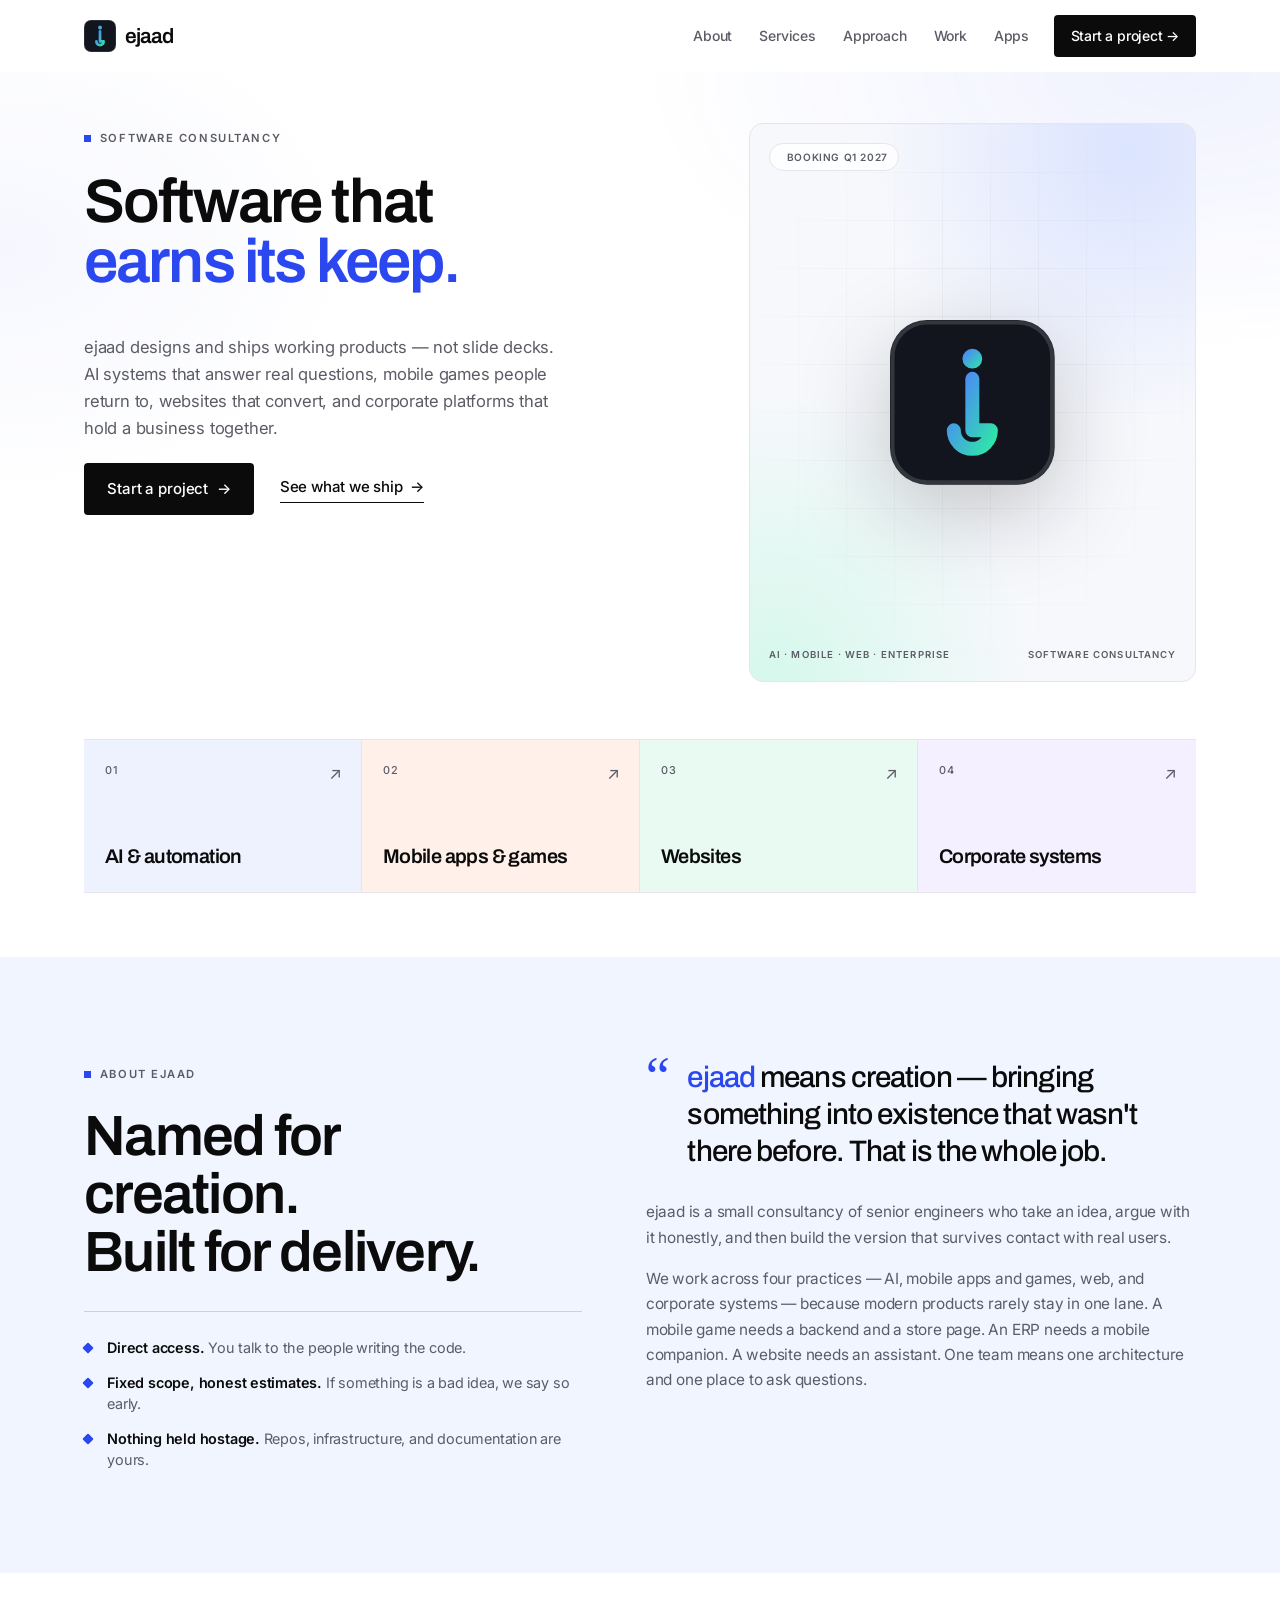
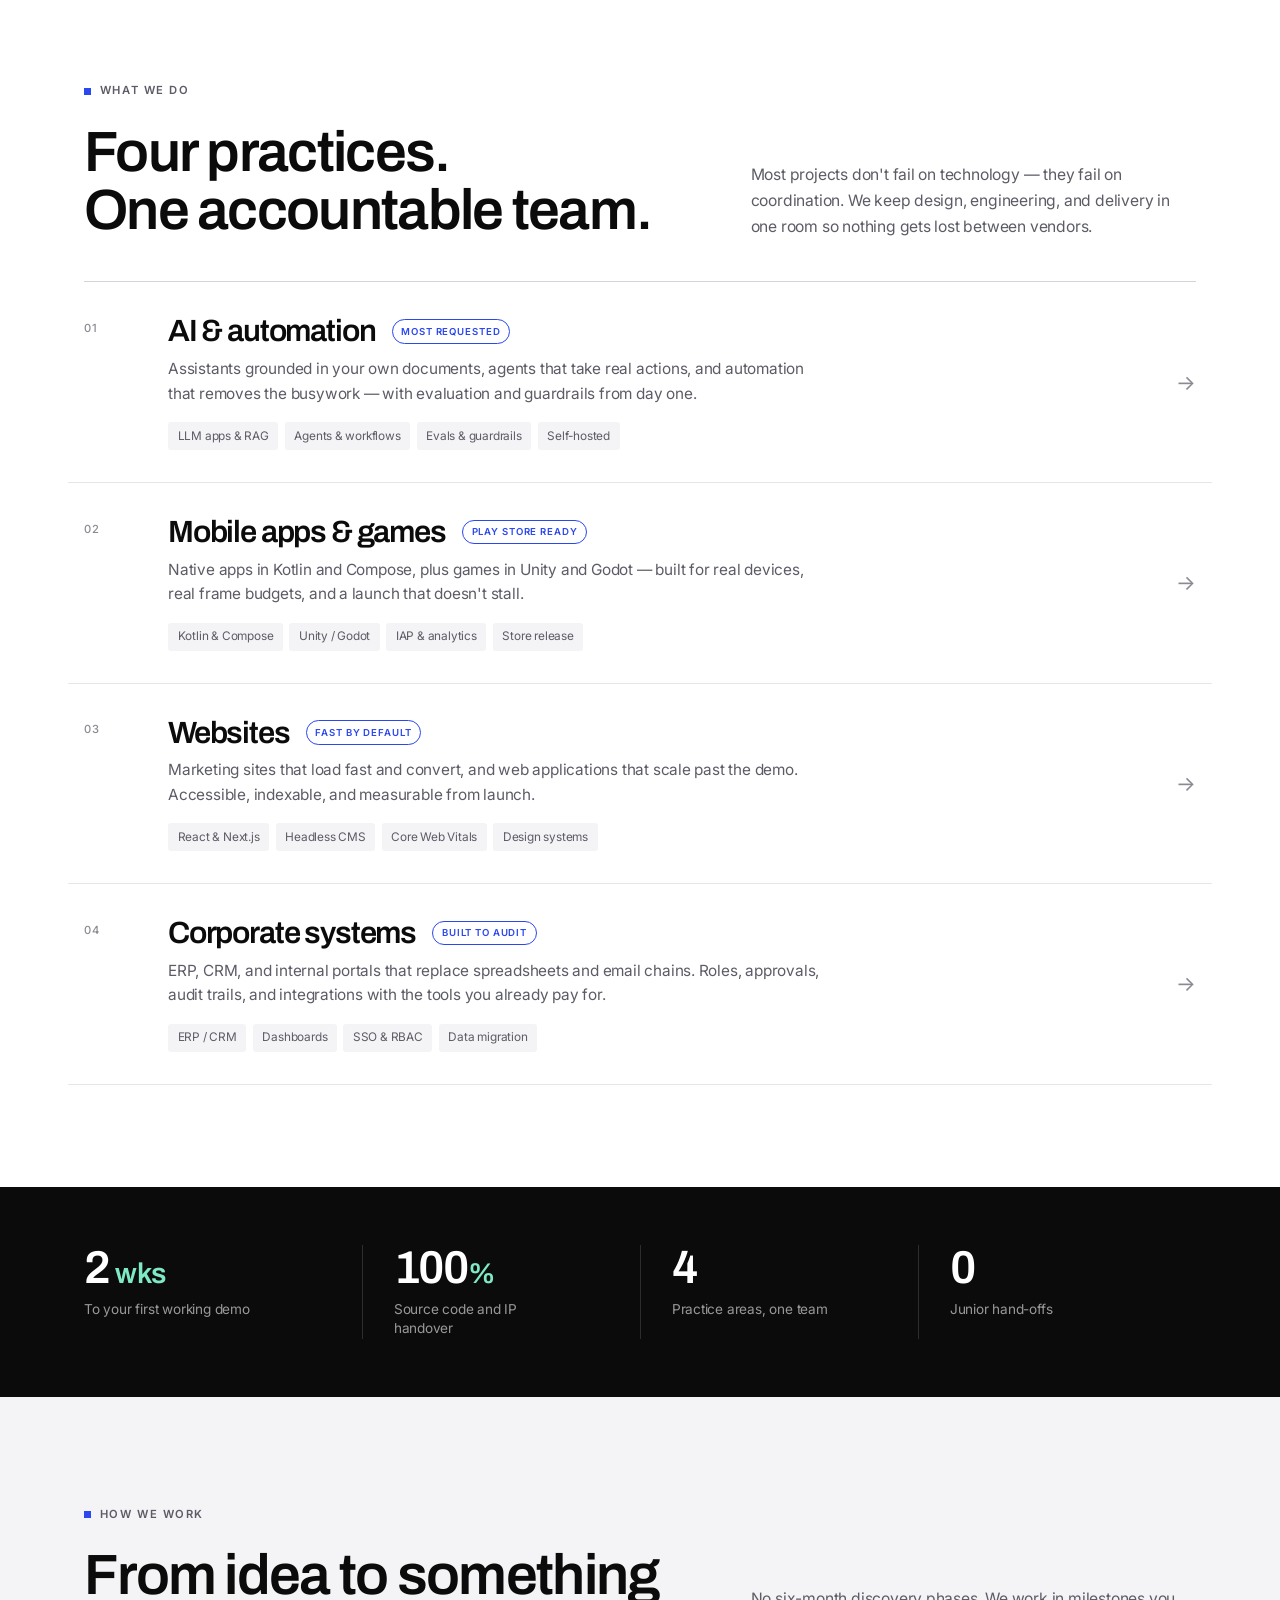
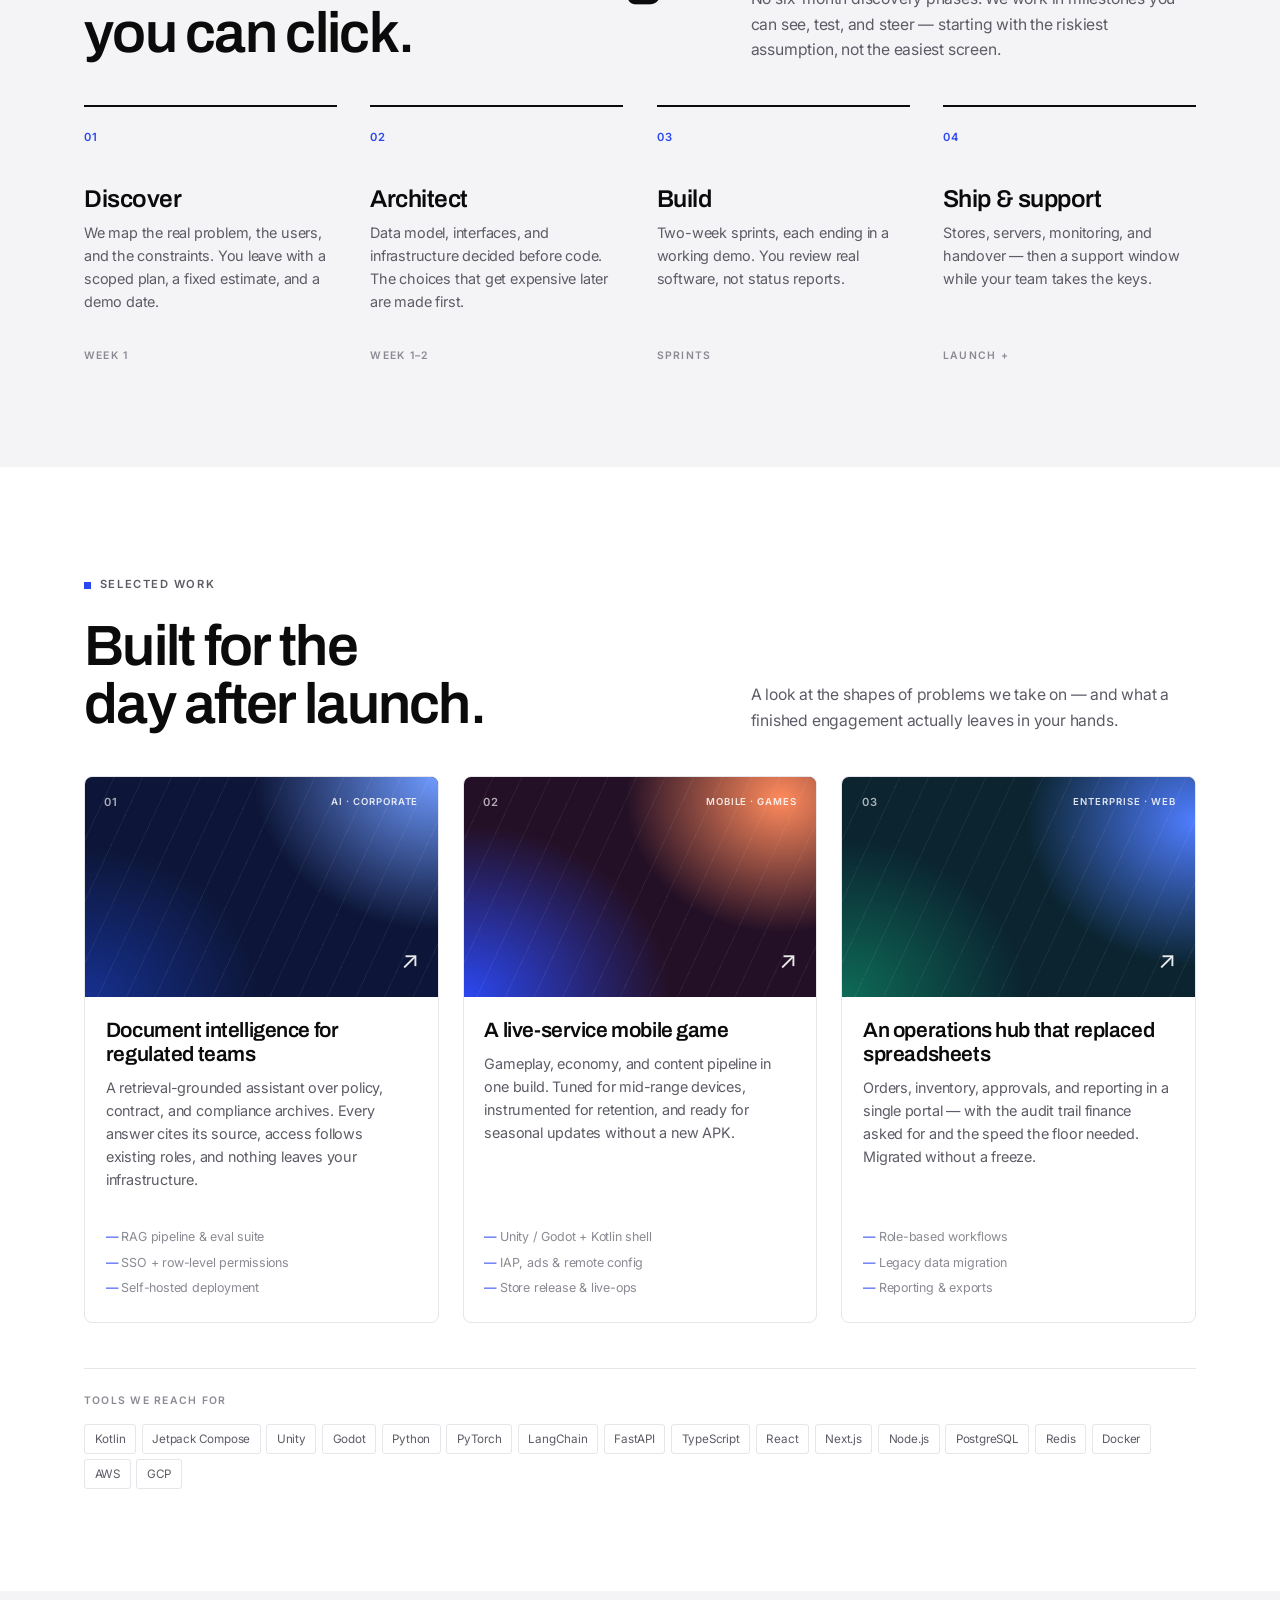
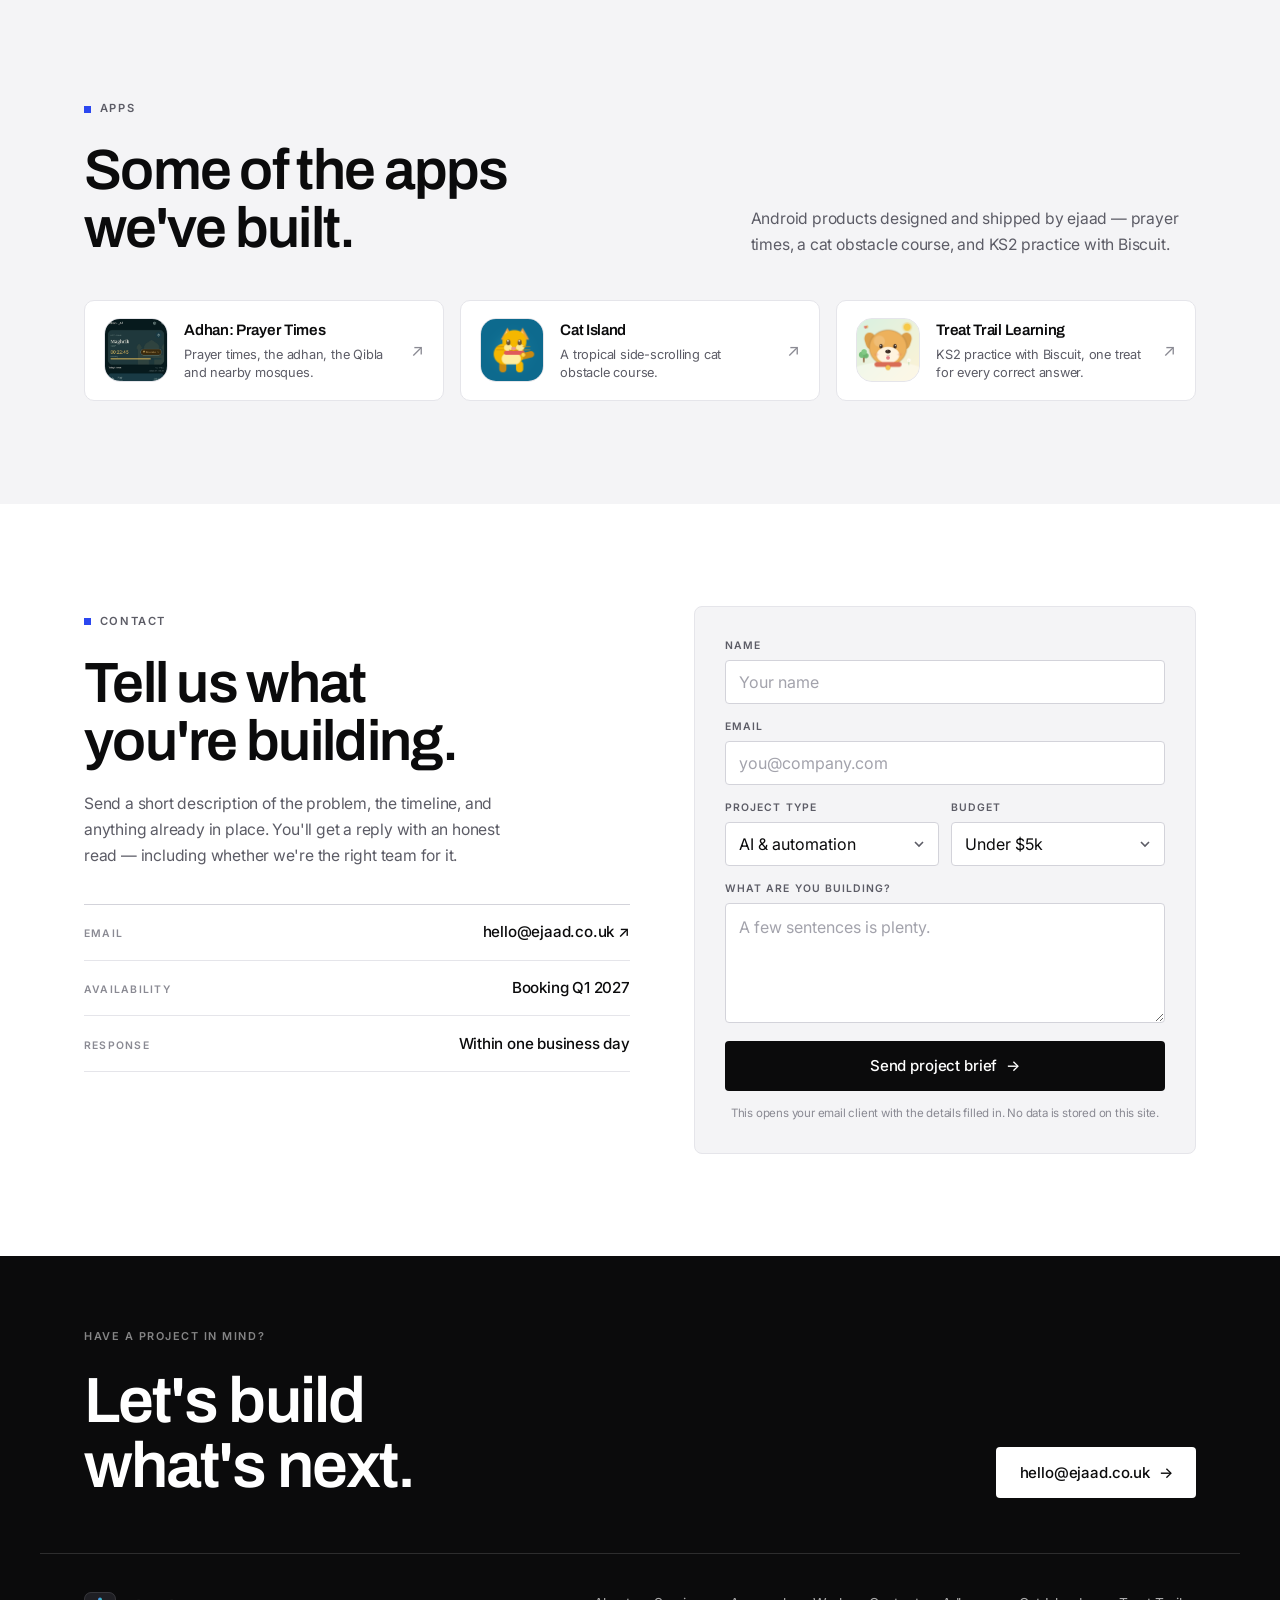
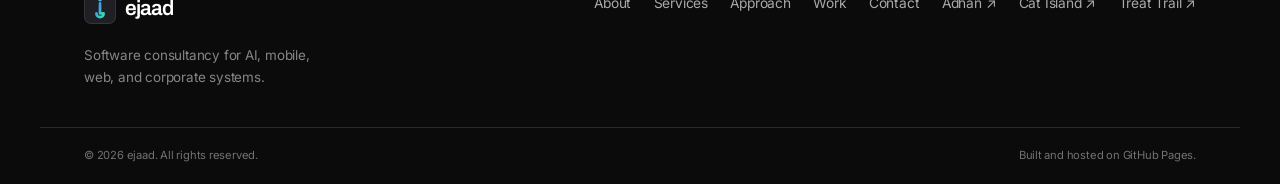
==== index.html @ 76a8facd "Show built apps on the ejaad homepage" ====
<!doctype html>
<html lang="en">
<head>
<meta charset="utf-8" />
<meta name="viewport" content="width=device-width, initial-scale=1, viewport-fit=cover" />
<title>ejaad — Software Consulting for AI, Mobile, Web &amp; Enterprise</title>
<meta name="description" content="ejaad is a software consultancy that designs and ships AI systems, mobile apps and games, production websites, and corporate platforms built to last." />
<meta name="theme-color" content="#ffffff" />
<link rel="canonical" href="https://ejaad.co.uk/" />

<meta property="og:type" content="website" />
<meta property="og:site_name" content="ejaad" />
<meta property="og:title" content="ejaad — Software Consulting" />
<meta property="og:description" content="We build AI systems, mobile apps and games, websites, and corporate platforms that earn their keep." />
<meta property="og:url" content="https://ejaad.co.uk/" />
<meta property="og:image" content="https://ejaad.co.uk/assets/img/og.png" />
<meta name="twitter:card" content="summary_large_image" />
<meta name="twitter:title" content="ejaad — Software Consulting" />
<meta name="twitter:description" content="AI, mobile apps and games, websites, and corporate systems — designed and shipped by senior engineers." />
<meta name="twitter:image" content="https://ejaad.co.uk/assets/img/og.png" />

<link rel="icon" href="assets/img/brand-mark.svg" type="image/svg+xml" />
<link rel="apple-touch-icon" href="assets/img/brand-mark-180.png" />

<link rel="preconnect" href="https://fonts.googleapis.com" />
<link rel="preconnect" href="https://fonts.gstatic.com" crossorigin />
<link href="https://fonts.googleapis.com/css2?family=Archivo:wght@500;600;700&family=Inter:wght@400;500;600&display=swap" rel="stylesheet" />
<link rel="stylesheet" href="assets/css/styles.css" />
<script>document.documentElement.classList.add("js");</script>

<script type="application/ld+json">
{
  "@context": "https://schema.org",
  "@type": "ProfessionalService",
  "name": "ejaad",
  "description": "Software consultancy building AI systems, mobile apps and games, websites, and corporate enterprise systems.",
  "url": "https://ejaad.co.uk/",
  "email": "hello@ejaad.co.uk",
  "areaServed": "Worldwide",
  "knowsAbout": ["Artificial Intelligence", "Android Development", "Mobile App Development", "Game Development", "Web Development", "Enterprise Software"]
}
</script>
</head>
<body>
<a class="skip-link" href="#main">Skip to content</a>

<header class="site-header" id="siteHeader">
  <div class="container header-inner">
    <a class="brand" href="#home" aria-label="ejaad — home">
      <span class="brand-mark" aria-hidden="true">
        <svg viewBox="0 0 40 40" focusable="false">
          <defs>
            <linearGradient id="bg1" x1="0" y1="0" x2="1" y2="1">
              <stop offset="0" stop-color="#4f7dff" />
              <stop offset="1" stop-color="#2ee6a8" />
            </linearGradient>
          </defs>
          <rect width="40" height="40" rx="9" fill="#12151d" />
          <rect x=".6" y=".6" width="38.8" height="38.8" rx="8.4" fill="none" stroke="#fff" stroke-opacity=".14" />
          <path d="M20 14.3V26.8h4.5a4.5 4.5 0 0 1-9 0" fill="none" stroke="url(#bg1)" stroke-width="3.4" stroke-linecap="round" stroke-linejoin="round" />
          <circle cx="20" cy="9.4" r="2.4" fill="url(#bg1)" />
        </svg>
      </span>
      <span class="brand-text">ejaad</span>
    </a>

    <nav class="nav" id="primaryNav" aria-label="Primary">
      <a href="#about">About</a>
      <a href="#services">Services</a>
      <a href="#approach">Approach</a>
      <a href="#work">Work</a>
      <a href="#apps">Apps</a>
      <a href="#contact" class="nav-cta">Start a project <span aria-hidden="true">→</span></a>
    </nav>

    <button class="nav-toggle" id="navToggle" aria-expanded="false" aria-controls="primaryNav" aria-label="Open menu">
      <span></span><span></span>
    </button>
  </div>
</header>

<main id="main">

  <!-- ============================ HERO ============================ -->
  <section class="hero" id="home">
    <div class="container hero-grid">
      <div class="hero-copy">
        <p class="eyebrow reveal"><span class="sq"></span>Software consultancy</p>
        <h1 class="reveal">Software that<br /><span class="accent">earns its keep.</span></h1>

        <div class="hero-row reveal">
          <p class="lede">
            ejaad designs and ships working products — not slide decks. AI systems that answer real
            questions, mobile games people return to, websites that convert, and corporate
            platforms that hold a business together.
          </p>
          <div class="hero-actions">
            <a class="btn btn-solid" href="#contact">Start a project <span aria-hidden="true">→</span></a>
            <a class="link-arrow" href="#work">See what we ship <span aria-hidden="true">→</span></a>
          </div>
        </div>
      </div>

      <aside class="hero-poster reveal" aria-hidden="true">
        <span class="poster-badge"><span class="dot"></span>Booking Q1 2027</span>
        <span class="poster-mark">
          <svg viewBox="0 0 40 40" focusable="false">
            <defs>
              <linearGradient id="bg3" x1="0" y1="0" x2="1" y2="1">
                <stop offset="0" stop-color="#4f7dff" />
                <stop offset="1" stop-color="#2ee6a8" />
              </linearGradient>
            </defs>
            <rect width="40" height="40" rx="9" fill="#12151d" />
            <rect x=".6" y=".6" width="38.8" height="38.8" rx="8.4" fill="none" stroke="#fff" stroke-opacity=".14" />
            <path d="M20 14.3V26.8h4.5a4.5 4.5 0 0 1-9 0" fill="none" stroke="url(#bg3)" stroke-width="3.4" stroke-linecap="round" stroke-linejoin="round" />
            <circle cx="20" cy="9.4" r="2.4" fill="url(#bg3)" />
          </svg>
        </span>
        <div class="poster-foot">
          <span>AI · Mobile · Web · Enterprise</span>
          <span>Software consultancy</span>
        </div>
      </aside>
    </div>

    <div class="container">
      <nav class="capability-band reveal" aria-label="Services overview">
        <a class="cap" href="#services">
          <span class="cap-num">01</span>
          <span class="cap-name">AI &amp; automation</span>
          <span class="cap-arrow" aria-hidden="true">↗</span>
        </a>
        <a class="cap" href="#services">
          <span class="cap-num">02</span>
          <span class="cap-name">Mobile apps &amp; games</span>
          <span class="cap-arrow" aria-hidden="true">↗</span>
        </a>
        <a class="cap" href="#services">
          <span class="cap-num">03</span>
          <span class="cap-name">Websites</span>
          <span class="cap-arrow" aria-hidden="true">↗</span>
        </a>
        <a class="cap" href="#services">
          <span class="cap-num">04</span>
          <span class="cap-name">Corporate systems</span>
          <span class="cap-arrow" aria-hidden="true">↗</span>
        </a>
      </nav>
    </div>
  </section>

  <!-- ============================ ABOUT ============================ -->
  <section class="section section-lilac" id="about">
    <div class="container about-grid">
      <div class="about-side">
        <div class="about-head reveal">
          <p class="eyebrow"><span class="sq"></span>About ejaad</p>
          <h2>Named for creation.<br />Built for delivery.</h2>
        </div>
        <ul class="values reveal">
          <li><strong>Direct access.</strong> You talk to the people writing the code.</li>
          <li><strong>Fixed scope, honest estimates.</strong> If something is a bad idea, we say so early.</li>
          <li><strong>Nothing held hostage.</strong> Repos, infrastructure, and documentation are yours.</li>
        </ul>
      </div>
      <div class="about-copy reveal">
        <blockquote>
          <span class="quote-mark" aria-hidden="true">“</span>
          <em>ejaad</em> means creation — bringing something into existence that wasn't there
          before. That is the whole job.
        </blockquote>
        <p>
          ejaad is a small consultancy of senior engineers who take an idea, argue with it honestly,
          and then build the version that survives contact with real users.
        </p>
        <p>
          We work across four practices — AI, mobile apps and games, web, and corporate systems —
          because modern products rarely stay in one lane. A mobile game needs a backend and a
          store page. An ERP needs a mobile companion. A website needs an assistant. One team
          means one architecture and one place to ask questions.
        </p>
      </div>
    </div>
  </section>

  <!-- ============================ SERVICES ============================ -->
  <section class="section" id="services">
    <div class="container">
      <div class="section-head split reveal">
        <div>
          <p class="eyebrow"><span class="sq"></span>What we do</p>
          <h2>Four practices.<br />One accountable team.</h2>
        </div>
        <p class="section-sub">
          Most projects don't fail on technology — they fail on coordination. We keep design,
          engineering, and delivery in one room so nothing gets lost between vendors.
        </p>
      </div>

      <ul class="service-rows">
        <li class="reveal">
          <a class="service-row" href="#contact">
            <span class="row-num">01</span>
            <span class="row-main">
              <span class="row-head">
                <span class="row-title">AI &amp; automation</span>
                <span class="row-tag">Most requested</span>
              </span>
              <span class="row-copy">
                Assistants grounded in your own documents, agents that take real actions, and
                automation that removes the busywork — with evaluation and guardrails from day one.
              </span>
              <span class="row-tags">
                <span>LLM apps &amp; RAG</span><span>Agents &amp; workflows</span><span>Evals &amp; guardrails</span><span>Self-hosted</span>
              </span>
            </span>
            <span class="row-arrow" aria-hidden="true">→</span>
          </a>
        </li>

        <li class="reveal">
          <a class="service-row" href="#contact">
            <span class="row-num">02</span>
            <span class="row-main">
              <span class="row-head">
                <span class="row-title">Mobile apps &amp; games</span>
                <span class="row-tag">Play Store ready</span>
              </span>
              <span class="row-copy">
                Native apps in Kotlin and Compose, plus games in Unity and Godot — built for real
                devices, real frame budgets, and a launch that doesn't stall.
              </span>
              <span class="row-tags">
                <span>Kotlin &amp; Compose</span><span>Unity / Godot</span><span>IAP &amp; analytics</span><span>Store release</span>
              </span>
            </span>
            <span class="row-arrow" aria-hidden="true">→</span>
          </a>
        </li>

        <li class="reveal">
          <a class="service-row" href="#contact">
            <span class="row-num">03</span>
            <span class="row-main">
              <span class="row-head">
                <span class="row-title">Websites</span>
                <span class="row-tag">Fast by default</span>
              </span>
              <span class="row-copy">
                Marketing sites that load fast and convert, and web applications that scale past
                the demo. Accessible, indexable, and measurable from launch.
              </span>
              <span class="row-tags">
                <span>React &amp; Next.js</span><span>Headless CMS</span><span>Core Web Vitals</span><span>Design systems</span>
              </span>
            </span>
            <span class="row-arrow" aria-hidden="true">→</span>
          </a>
        </li>

        <li class="reveal">
          <a class="service-row" href="#contact">
            <span class="row-num">04</span>
            <span class="row-main">
              <span class="row-head">
                <span class="row-title">Corporate systems</span>
                <span class="row-tag">Built to audit</span>
              </span>
              <span class="row-copy">
                ERP, CRM, and internal portals that replace spreadsheets and email chains. Roles,
                approvals, audit trails, and integrations with the tools you already pay for.
              </span>
              <span class="row-tags">
                <span>ERP / CRM</span><span>Dashboards</span><span>SSO &amp; RBAC</span><span>Data migration</span>
              </span>
            </span>
            <span class="row-arrow" aria-hidden="true">→</span>
          </a>
        </li>
      </ul>
    </div>
  </section>

  <!-- ============================ STATS ============================ -->
  <section class="stats-band" aria-label="How we work, in numbers">
    <div class="container stats-grid">
      <div class="stat reveal">
        <strong>2 <span>wks</span></strong>
        <p>To your first working demo</p>
      </div>
      <div class="stat reveal">
        <strong>100<span>%</span></strong>
        <p>Source code and IP handover</p>
      </div>
      <div class="stat reveal">
        <strong>4</strong>
        <p>Practice areas, one team</p>
      </div>
      <div class="stat reveal">
        <strong>0</strong>
        <p>Junior hand-offs</p>
      </div>
    </div>
  </section>

  <!-- ============================ APPROACH ============================ -->
  <section class="section section-soft" id="approach">
    <div class="container">
      <div class="section-head split reveal">
        <div>
          <p class="eyebrow"><span class="sq"></span>How we work</p>
          <h2>From idea to something<br />you can click.</h2>
        </div>
        <p class="section-sub">
          No six-month discovery phases. We work in milestones you can see, test, and steer —
          starting with the riskiest assumption, not the easiest screen.
        </p>
      </div>

      <ol class="steps">
        <li class="step reveal">
          <span class="step-num">01</span>
          <h3>Discover</h3>
          <p>We map the real problem, the users, and the constraints. You leave with a scoped plan, a fixed estimate, and a demo date.</p>
          <span class="step-meta">Week 1</span>
        </li>
        <li class="step reveal">
          <span class="step-num">02</span>
          <h3>Architect</h3>
          <p>Data model, interfaces, and infrastructure decided before code. The choices that get expensive later are made first.</p>
          <span class="step-meta">Week 1–2</span>
        </li>
        <li class="step reveal">
          <span class="step-num">03</span>
          <h3>Build</h3>
          <p>Two-week sprints, each ending in a working demo. You review real software, not status reports.</p>
          <span class="step-meta">Sprints</span>
        </li>
        <li class="step reveal">
          <span class="step-num">04</span>
          <h3>Ship &amp; support</h3>
          <p>Stores, servers, monitoring, and handover — then a support window while your team takes the keys.</p>
          <span class="step-meta">Launch +</span>
        </li>
      </ol>
    </div>
  </section>

  <!-- ============================ WORK ============================ -->
  <section class="section" id="work">
    <div class="container">
      <div class="section-head split reveal">
        <div>
          <p class="eyebrow"><span class="sq"></span>Selected work</p>
          <h2>Built for the<br />day after launch.</h2>
        </div>
        <p class="section-sub">
          A look at the shapes of problems we take on — and what a finished engagement actually
          leaves in your hands.
        </p>
      </div>

      <div class="work-grid">
        <article class="case reveal">
          <div class="case-cover cover-ai">
            <span class="cover-num">01</span>
            <span class="cover-tag">AI · Corporate</span>
            <span class="cover-mark" aria-hidden="true">↗</span>
          </div>
          <div class="case-body">
            <h3>Document intelligence for regulated teams</h3>
            <p class="case-copy">
              A retrieval-grounded assistant over policy, contract, and compliance archives. Every
              answer cites its source, access follows existing roles, and nothing leaves your
              infrastructure.
            </p>
            <ul class="case-meta">
              <li>RAG pipeline &amp; eval suite</li>
              <li>SSO + row-level permissions</li>
              <li>Self-hosted deployment</li>
            </ul>
          </div>
        </article>

        <article class="case reveal">
          <div class="case-cover cover-game">
            <span class="cover-num">02</span>
            <span class="cover-tag">Mobile · Games</span>
            <span class="cover-mark" aria-hidden="true">↗</span>
          </div>
          <div class="case-body">
            <h3>A live-service mobile game</h3>
            <p class="case-copy">
              Gameplay, economy, and content pipeline in one build. Tuned for mid-range devices,
              instrumented for retention, and ready for seasonal updates without a new APK.
            </p>
            <ul class="case-meta">
              <li>Unity / Godot + Kotlin shell</li>
              <li>IAP, ads &amp; remote config</li>
              <li>Store release &amp; live-ops</li>
            </ul>
          </div>
        </article>

        <article class="case reveal">
          <div class="case-cover cover-ops">
            <span class="cover-num">03</span>
            <span class="cover-tag">Enterprise · Web</span>
            <span class="cover-mark" aria-hidden="true">↗</span>
          </div>
          <div class="case-body">
            <h3>An operations hub that replaced spreadsheets</h3>
            <p class="case-copy">
              Orders, inventory, approvals, and reporting in a single portal — with the audit trail
              finance asked for and the speed the floor needed. Migrated without a freeze.
            </p>
            <ul class="case-meta">
              <li>Role-based workflows</li>
              <li>Legacy data migration</li>
              <li>Reporting &amp; exports</li>
            </ul>
          </div>
        </article>
      </div>

      <div class="stack reveal">
        <p class="stack-label">Tools we reach for</p>
        <ul class="stack-list">
          <li>Kotlin</li><li>Jetpack Compose</li><li>Unity</li><li>Godot</li>
          <li>Python</li><li>PyTorch</li><li>LangChain</li><li>FastAPI</li>
          <li>TypeScript</li><li>React</li><li>Next.js</li><li>Node.js</li>
          <li>PostgreSQL</li><li>Redis</li><li>Docker</li><li>AWS</li><li>GCP</li>
        </ul>
      </div>
    </div>
  </section>

  <!-- ============================ APPS ============================ -->
  <section class="section section-soft" id="apps">
    <div class="container">
      <div class="section-head split reveal">
        <div>
          <p class="eyebrow"><span class="sq"></span>Apps</p>
          <h2>Some of the apps<br />we've built.</h2>
        </div>
        <p class="section-sub">
          Android products designed and shipped by ejaad — prayer times, a cat obstacle course,
          and KS2 practice with Biscuit.
        </p>
      </div>

      <div class="app-grid">
        <a class="app-card reveal" href="/adhan/">
          <span class="app-icon" aria-hidden="true"><img src="/adhan/assets/img/screens/today.jpg" alt="" /></span>
          <span class="app-body">
            <strong>Adhan: Prayer Times</strong>
            <span>Prayer times, the adhan, the Qibla and nearby mosques.</span>
          </span>
          <span class="app-arrow" aria-hidden="true">↗</span>
        </a>

        <a class="app-card reveal" href="/cat-island/">
          <span class="app-icon" aria-hidden="true"><img src="/cat-island/assets/img/icon.png" alt="" /></span>
          <span class="app-body">
            <strong>Cat Island</strong>
            <span>A tropical side-scrolling cat obstacle course.</span>
          </span>
          <span class="app-arrow" aria-hidden="true">↗</span>
        </a>

        <a class="app-card reveal" href="/treat-trail/">
          <span class="app-icon" aria-hidden="true"><img src="/treat-trail/assets/img/icon.png" alt="" /></span>
          <span class="app-body">
            <strong>Treat Trail Learning</strong>
            <span>KS2 practice with Biscuit, one treat for every correct answer.</span>
          </span>
          <span class="app-arrow" aria-hidden="true">↗</span>
        </a>
      </div>
    </div>
  </section>

  <!-- ============================ CONTACT ============================ -->
  <section class="section contact" id="contact">
    <div class="container contact-grid">
      <div class="reveal">
        <p class="eyebrow"><span class="sq"></span>Contact</p>
        <h2>Tell us what<br />you're building.</h2>
        <p class="section-sub">
          Send a short description of the problem, the timeline, and anything already in place.
          You'll get a reply with an honest read — including whether we're the right team for it.
        </p>

        <div class="contact-lines">
          <a class="contact-line" href="mailto:hello@ejaad.co.uk">
            <span class="contact-label">Email</span>
            <span class="contact-value">hello@ejaad.co.uk <span aria-hidden="true">↗</span></span>
          </a>
          <div class="contact-line">
            <span class="contact-label">Availability</span>
            <span class="contact-value">Booking Q1 2027</span>
          </div>
          <div class="contact-line">
            <span class="contact-label">Response</span>
            <span class="contact-value">Within one business day</span>
          </div>
        </div>
      </div>

      <form class="contact-form reveal" id="contactForm" novalidate>
        <div class="field">
          <label for="name">Name</label>
          <input id="name" name="name" type="text" autocomplete="name" required placeholder="Your name" />
        </div>
        <div class="field">
          <label for="email">Email</label>
          <input id="email" name="email" type="email" autocomplete="email" required placeholder="you@company.com" />
        </div>
        <div class="field-row">
          <div class="field">
            <label for="service">Project type</label>
            <select id="service" name="service">
              <option>AI &amp; automation</option>
              <option>Mobile app / game</option>
              <option>Website</option>
              <option>Corporate system</option>
              <option>Not sure yet</option>
            </select>
          </div>
          <div class="field">
            <label for="budget">Budget</label>
            <select id="budget" name="budget">
              <option>Under $5k</option>
              <option>$5k – $15k</option>
              <option>$15k – $50k</option>
              <option>$50k+</option>
              <option>Retainer</option>
            </select>
          </div>
        </div>
        <div class="field">
          <label for="message">What are you building?</label>
          <textarea id="message" name="message" rows="4" required placeholder="A few sentences is plenty."></textarea>
        </div>
        <button class="btn btn-solid btn-block" type="submit">Send project brief <span aria-hidden="true">→</span></button>
        <p class="form-note" id="formNote" role="status" aria-live="polite">
          This opens your email client with the details filled in. No data is stored on this site.
        </p>
      </form>
    </div>
  </section>
</main>

<footer class="site-footer">
  <div class="container footer-top">
    <p class="footer-kicker">Have a project in mind?</p>
    <div class="footer-cta">
      <h2>Let's build<br />what's next.</h2>
      <a class="btn btn-light" href="mailto:hello@ejaad.co.uk">hello@ejaad.co.uk <span aria-hidden="true">→</span></a>
    </div>
  </div>

  <div class="container footer-inner">
    <div class="footer-brand">
      <a class="brand" href="#home" aria-label="ejaad — home">
        <span class="brand-mark" aria-hidden="true">
          <svg viewBox="0 0 40 40" focusable="false">
            <defs>
              <linearGradient id="bg2" x1="0" y1="0" x2="1" y2="1">
                <stop offset="0" stop-color="#4f7dff" />
                <stop offset="1" stop-color="#2ee6a8" />
              </linearGradient>
            </defs>
            <rect width="40" height="40" rx="9" fill="#12151d" />
            <rect x=".6" y=".6" width="38.8" height="38.8" rx="8.4" fill="none" stroke="#fff" stroke-opacity=".14" />
            <path d="M20 14.3V26.8h4.5a4.5 4.5 0 0 1-9 0" fill="none" stroke="url(#bg2)" stroke-width="3.4" stroke-linecap="round" stroke-linejoin="round" />
            <circle cx="20" cy="9.4" r="2.4" fill="url(#bg2)" />
          </svg>
        </span>
        <span class="brand-text">ejaad</span>
      </a>
      <p>Software consultancy for AI, mobile, web, and corporate systems.</p>
    </div>
    <nav class="footer-nav" aria-label="Footer">
      <a href="#about">About</a>
      <a href="#services">Services</a>
      <a href="#approach">Approach</a>
      <a href="#work">Work</a>
      <a href="#contact">Contact</a>
      <a href="/adhan/">Adhan <span aria-hidden="true">↗</span></a>
      <a href="/cat-island/">Cat Island <span aria-hidden="true">↗</span></a>
      <a href="/treat-trail/">Treat Trail <span aria-hidden="true">↗</span></a>
    </nav>
  </div>
  <div class="container footer-base">
    <p>© <span id="year">2026</span> ejaad. All rights reserved.</p>
    <p>Built and hosted on GitHub Pages.</p>
  </div>
</footer>

<script src="assets/js/main.js" defer></script>
</body>
</html>
---- assets/css/styles.css ----
/* ==========================================================================
   ejaad — light, bold, consultancy
   Type: Inter Tight (display) / Inter (body)
   ========================================================================== */

:root {
  --bg: #ffffff;
  --soft: #f4f4f6;
  --lilac: #f1f5ff;
  --ink: #0b0b0c;
  --ink-2: #17171a;
  --muted: #5c5c66;
  --faint: #8a8a93;
  --line: #e5e5ea;
  --line-strong: #d3d3da;
  --accent: #2b47f0;
  --accent-deep: #1f37c9;
  --accent-soft: #eef2ff;
  --accent-light: #7fe9c6;
  --radius: 8px;
  --max: 1200px;
  --header-h: 72px;
  --font-display: "Archivo", "Helvetica Neue", Helvetica, Arial, sans-serif;
  --font-body: "Inter", -apple-system, BlinkMacSystemFont, "Segoe UI", Roboto, Helvetica, Arial, sans-serif;
  --ease: cubic-bezier(0.22, 1, 0.36, 1);
}

*, *::before, *::after { box-sizing: border-box; }

html {
  scroll-behavior: smooth;
  scroll-padding-top: calc(var(--header-h) + 12px);
  -webkit-text-size-adjust: 100%;
}

body {
  margin: 0;
  overflow-x: clip;
  background: var(--bg);
  color: var(--ink);
  font-family: var(--font-body);
  font-size: 17px;
  line-height: 1.6;
  letter-spacing: -0.012em;
  -webkit-font-smoothing: antialiased;
  text-rendering: optimizeLegibility;
}

img, svg { display: block; max-width: 100%; }

h1, h2, h3 {
  margin: 0;
  font-family: var(--font-display);
  font-weight: 600;
  line-height: 0.98;
  letter-spacing: -0.03em;
}
h1 { font-size: clamp(2.9rem, 7.4vw, 6.2rem); }
h2 { font-size: clamp(2.15rem, 4.7vw, 3.55rem); line-height: 1.02; letter-spacing: -0.03em; }
h3 { font-size: clamp(1.35rem, 2.2vw, 1.75rem); line-height: 1.12; letter-spacing: -0.02em; }

.accent { color: var(--accent); }

p { margin: 0 0 1.05em; }
p:last-child { margin-bottom: 0; }
a { color: inherit; text-decoration: none; }
ul, ol { margin: 0; padding: 0; list-style: none; }
strong { font-weight: 600; }

::selection { background: rgba(43, 71, 240, 0.18); color: var(--ink); }

:focus-visible {
  outline: 2px solid var(--accent);
  outline-offset: 3px;
  border-radius: 3px;
}

.container {
  width: 100%;
  max-width: var(--max);
  margin-inline: auto;
  padding-inline: clamp(1.15rem, 4.2vw, 2.75rem);
}

.eyebrow {
  display: inline-flex;
  align-items: center;
  gap: 0.55rem;
  margin: 0 0 1.5rem;
  font-size: 0.7rem;
  font-weight: 600;
  letter-spacing: 0.14em;
  text-transform: uppercase;
  color: var(--muted);
}
.sq {
  width: 7px;
  height: 7px;
  background: var(--accent);
  flex: none;
}

.skip-link {
  position: absolute;
  left: 1rem;
  top: -100px;
  z-index: 1000;
  background: var(--ink);
  color: #fff;
  font-size: 0.9rem;
  font-weight: 500;
  padding: 0.65rem 1rem;
  border-radius: 4px;
  transition: top 0.18s ease;
}
.skip-link:focus { top: 1rem; }

/* --------------------------------------------------------------------------
   Header
   -------------------------------------------------------------------------- */

.site-header {
  position: sticky;
  top: 0;
  z-index: 100;
  height: var(--header-h);
  display: flex;
  align-items: center;
  padding-top: env(safe-area-inset-top);
}
/* blur on a pseudo-element so the fixed mobile nav is not trapped by it */
.site-header::before {
  content: "";
  position: absolute;
  inset: 0;
  z-index: -1;
  background: rgba(255, 255, 255, 0.86);
  backdrop-filter: blur(16px) saturate(160%);
  -webkit-backdrop-filter: blur(16px) saturate(160%);
  border-bottom: 1px solid transparent;
  transition: border-color 0.2s ease, background 0.2s ease;
}
.site-header.is-scrolled::before {
  background: rgba(255, 255, 255, 0.96);
  border-bottom-color: var(--line);
}

.header-inner {
  display: flex;
  align-items: center;
  justify-content: space-between;
  gap: 1.5rem;
}

.brand {
  display: inline-flex;
  align-items: center;
  gap: 0.55rem;
  font-family: var(--font-display);
  font-size: 1.3rem;
  font-weight: 600;
  letter-spacing: -0.04em;
  line-height: 1;
}
.brand-mark { width: 32px; height: 32px; flex: none; }
.brand-mark svg { width: 100%; height: 100%; }

.nav { display: flex; align-items: center; gap: 0.1rem; }
.nav > a {
  padding: 0.55rem 0.8rem;
  border-radius: 4px;
  font-size: 0.875rem;
  font-weight: 500;
  color: var(--muted);
  transition: color 0.16s ease, background 0.16s ease;
}
.nav > a:hover { color: var(--ink); background: var(--soft); }

.nav a.nav-cta {
  margin-left: 0.65rem;
  padding: 0.62rem 1.05rem;
  background: var(--ink);
  color: #fff;
  font-weight: 500;
  transition: background 0.18s ease, transform 0.18s var(--ease);
}
.nav a.nav-cta:hover { background: var(--accent); color: #fff; transform: translateY(-1px); }

.nav-toggle {
  display: none;
  position: relative;
  width: 44px;
  height: 44px;
  padding: 0;
  background: transparent;
  border: 1px solid var(--line-strong);
  border-radius: 4px;
  cursor: pointer;
}
.nav-toggle span {
  position: absolute;
  left: 13px;
  width: 18px;
  height: 1.5px;
  background: var(--ink);
  transition: transform 0.25s var(--ease);
}
.nav-toggle span:nth-child(1) { top: 19px; }
.nav-toggle span:nth-child(2) { top: 25px; }
.nav-toggle[aria-expanded="true"] span:nth-child(1) { transform: translateY(3px) rotate(45deg); }
.nav-toggle[aria-expanded="true"] span:nth-child(2) { transform: translateY(-3px) rotate(-45deg); }

/* --------------------------------------------------------------------------
   Buttons & links
   -------------------------------------------------------------------------- */

.btn {
  display: inline-flex;
  align-items: center;
  justify-content: center;
  gap: 0.55rem;
  min-height: 50px;
  padding: 0.8rem 1.4rem;
  border: 1px solid transparent;
  border-radius: 4px;
  font-family: var(--font-body);
  font-size: 0.94rem;
  font-weight: 500;
  letter-spacing: -0.01em;
  cursor: pointer;
  transition: background 0.18s ease, color 0.18s ease, border-color 0.18s ease, transform 0.18s var(--ease);
}
.btn-solid { background: var(--ink); color: #fff; }
.btn-solid:hover { background: var(--accent); transform: translateY(-2px); }
.btn-light { background: #fff; color: var(--ink); }
.btn-light:hover { background: var(--accent); color: #fff; transform: translateY(-2px); }
.btn-block { width: 100%; }

.link-arrow {
  display: inline-flex;
  align-items: center;
  gap: 0.45rem;
  padding-bottom: 3px;
  font-size: 0.94rem;
  font-weight: 500;
  border-bottom: 1px solid var(--ink);
  transition: color 0.18s ease, border-color 0.18s ease;
}
.link-arrow span { transition: transform 0.2s var(--ease); }
.link-arrow:hover { color: var(--accent); border-color: var(--accent); }
.link-arrow:hover span { transform: translateX(3px); }

/* --------------------------------------------------------------------------
   Hero
   -------------------------------------------------------------------------- */

.hero {
  position: relative;
  padding-top: clamp(2rem, 4vw, 3.5rem);
  padding-bottom: clamp(2.5rem, 5vw, 4rem);
  background:
    radial-gradient(60% 45% at 92% 0%, rgba(43, 71, 240, 0.07), transparent 70%),
    radial-gradient(40% 40% at 0% 20%, rgba(43, 71, 240, 0.045), transparent 70%);
}

.hero-copy h1 { font-size: clamp(2.5rem, 4.8vw, 4.2rem); max-width: none; }
.hero-grid {
  position: relative;
  display: grid;
  grid-template-columns: minmax(0, 1.1fr) minmax(0, 0.8fr);
  gap: clamp(2rem, 4vw, 4rem);
  align-items: start;
}

.hero-poster {
  position: relative;
  display: flex;
  align-items: center;
  justify-content: center;
  aspect-ratio: 4 / 5;
  padding: clamp(1.5rem, 3vw, 2.2rem);
  border: 1px solid var(--line);
  border-radius: 14px;
  overflow: hidden;
  background:
    radial-gradient(95% 80% at 85% 5%, #dbe4ff 0%, transparent 60%),
    radial-gradient(90% 80% at 5% 100%, #d6f8ec 0%, transparent 65%),
    #f7f8fc;
}
.hero-poster::before {
  content: "";
  position: absolute;
  inset: 0;
  background-image:
    linear-gradient(rgba(11, 11, 12, 0.05) 1px, transparent 1px),
    linear-gradient(90deg, rgba(11, 11, 12, 0.05) 1px, transparent 1px);
  background-size: 48px 48px;
  mask-image: radial-gradient(70% 70% at 50% 45%, #000, transparent 85%);
  -webkit-mask-image: radial-gradient(70% 70% at 50% 45%, #000, transparent 85%);
}
.poster-badge {
  position: absolute;
  top: 1.15rem;
  left: 1.15rem;
  z-index: 1;
  display: inline-flex;
  align-items: center;
  gap: 0.45rem;
  padding: 0.32rem 0.62rem;
  border: 1px solid var(--line);
  border-radius: 999px;
  background: rgba(255, 255, 255, 0.78);
  backdrop-filter: blur(6px);
  -webkit-backdrop-filter: blur(6px);
  font-size: 0.63rem;
  font-weight: 600;
  letter-spacing: 0.06em;
  text-transform: uppercase;
  color: var(--muted);
}
.poster-mark {
  position: relative;
  width: 44%;
  max-width: 190px;
  aspect-ratio: 1;
  filter: drop-shadow(0 26px 44px rgba(11, 11, 12, 0.22));
}
.poster-mark svg { width: 100%; height: 100%; }
.poster-foot {
  position: absolute;
  left: 1.15rem;
  right: 1.15rem;
  bottom: 1.15rem;
  display: flex;
  justify-content: space-between;
  gap: 1rem;
  font-size: 0.6rem;
  font-weight: 600;
  letter-spacing: 0.12em;
  text-transform: uppercase;
  color: var(--muted);
}

.hero h1 + .hero-row { margin-top: clamp(1.8rem, 3.5vw, 2.6rem); }

.hero-row {
  display: flex;
  flex-direction: column;
  align-items: flex-start;
  gap: 1.35rem;
}
.lede {
  max-width: 48ch;
  margin: 0;
  color: var(--muted);
  font-size: clamp(1rem, 1.3vw, 1.1rem);
  line-height: 1.62;
}
.hero-actions {
  display: flex;
  flex-wrap: wrap;
  align-items: center;
  gap: 0.9rem 1.6rem;
}

/* capability band */
.capability-band {
  display: grid;
  grid-template-columns: repeat(4, minmax(0, 1fr));
  margin-top: clamp(2.6rem, 5vw, 3.6rem);
  border-top: 1px solid var(--line);
  border-bottom: 1px solid var(--line);
}
.cap {
  --tint: #eef2ff;
  --tint-hover: #e2e9ff;
  display: flex;
  flex-direction: column;
  justify-content: space-between;
  gap: 0;
  min-height: 152px;
  padding: 1.35rem 1.3rem 1.5rem;
  border-right: 1px solid var(--line);
  position: relative;
  background: var(--tint);
  transition: background 0.22s ease;
}
.cap:nth-child(2) { --tint: #fff1ea; --tint-hover: #ffe7dc; }
.cap:nth-child(3) { --tint: #e9faf3; --tint-hover: #d9f6ea; }
.cap:nth-child(4) { --tint: #f4f0ff; --tint-hover: #ebe3ff; }
.cap:last-child { border-right: 0; }
.cap::before {
  content: "";
  position: absolute;
  inset: -1px 0 auto 0;
  height: 2px;
  background: var(--accent);
  transform: scaleX(0);
  transform-origin: left;
  transition: transform 0.3s var(--ease);
}
.cap:hover { background: var(--tint-hover); }
.cap:hover::before { transform: scaleX(1); }
.cap-num {
  font-size: 0.68rem;
  font-weight: 500;
  letter-spacing: 0.1em;
  color: var(--muted);
}
.cap-name {
  font-family: var(--font-display);
  font-size: clamp(1.05rem, 1.55vw, 1.3rem);
  font-weight: 600;
  letter-spacing: -0.03em;
  line-height: 1.12;
}
.cap-arrow {
  position: absolute;
  top: 1.25rem;
  right: 1.2rem;
  font-size: 1.05rem;
  color: var(--muted);
  transition: transform 0.22s var(--ease), color 0.18s ease;
}
.cap:hover .cap-name { color: var(--accent); }
.cap:hover .cap-arrow { color: var(--accent); transform: translate(3px, -3px); }

/* --------------------------------------------------------------------------
   Sections
   -------------------------------------------------------------------------- */

.section { padding-block: clamp(4.2rem, 8vw, 6.8rem); }
.section-soft { background: var(--soft); }
.section-lilac { background: var(--lilac); }

.section-head { margin-bottom: clamp(1.8rem, 3.5vw, 2.6rem); }
.section-head.split {
  display: grid;
  grid-template-columns: minmax(0, 1.15fr) minmax(0, 0.85fr);
  gap: 2rem 4rem;
  align-items: end;
}
.section-sub {
  max-width: 46ch;
  margin: 0;
  color: var(--muted);
  font-size: 0.98rem;
  line-height: 1.65;
}

/* --------------------------------------------------------------------------
   Service rows
   -------------------------------------------------------------------------- */

.service-rows { border-top: 1px solid var(--line-strong); }

.service-row {
  display: grid;
  grid-template-columns: 64px minmax(0, 1fr) 48px;
  gap: 1.25rem;
  align-items: start;
  margin-inline: -1rem;
  padding: 2rem 1rem;
  border-bottom: 1px solid var(--line);
  transition: background 0.2s ease;
}
.service-row:hover { background: var(--accent-soft); }

.row-num {
  padding-top: 0.35rem;
  font-size: 0.7rem;
  font-weight: 500;
  letter-spacing: 0.1em;
  color: var(--faint);
}
.row-head {
  display: flex;
  flex-wrap: wrap;
  align-items: center;
  gap: 0.6rem 1rem;
  margin-bottom: 0.55rem;
}
.row-title {
  font-family: var(--font-display);
  font-size: clamp(1.4rem, 2.4vw, 1.95rem);
  font-weight: 600;
  letter-spacing: -0.038em;
  line-height: 1.1;
  transition: color 0.18s ease;
}
.service-row:hover .row-title { color: var(--accent); }
.row-tag {
  padding: 0.22rem 0.55rem;
  border: 1px solid var(--accent);
  border-radius: 999px;
  font-size: 0.6rem;
  font-weight: 600;
  letter-spacing: 0.09em;
  text-transform: uppercase;
  color: var(--accent);
  white-space: nowrap;
}
.row-copy {
  display: block;
  max-width: 66ch;
  margin-bottom: 1rem;
  color: var(--muted);
  font-size: 0.96rem;
  line-height: 1.6;
}
.row-tags { display: flex; flex-wrap: wrap; gap: 0.4rem; }
.row-tags span {
  padding: 0.28rem 0.6rem;
  background: var(--soft);
  border-radius: 3px;
  font-size: 0.74rem;
  color: var(--muted);
  transition: background 0.2s ease;
}
.service-row:hover .row-tags span { background: #fff; }
.row-arrow {
  align-self: center;
  justify-self: end;
  font-size: 1.3rem;
  color: var(--faint);
  transition: transform 0.22s var(--ease), color 0.18s ease;
}
.service-row:hover .row-arrow { color: var(--accent); transform: translateX(4px); }

/* --------------------------------------------------------------------------
   Stats
   -------------------------------------------------------------------------- */

.stats-band {
  background: var(--ink);
  color: #fff;
  padding-block: clamp(2.6rem, 4.5vw, 3.6rem);
}
.stats-grid {
  display: grid;
  grid-template-columns: repeat(4, minmax(0, 1fr));
}
.stat { padding-inline: clamp(1rem, 2.4vw, 2.2rem); border-left: 1px solid rgba(255, 255, 255, 0.14); }
.stat:first-child { padding-left: 0; border-left: 0; }
.stat strong {
  display: block;
  margin-bottom: 0.55rem;
  font-family: var(--font-display);
  font-size: clamp(2.2rem, 3.6vw, 3rem);
  font-weight: 600;
  letter-spacing: -0.05em;
  line-height: 1;
}
.stat strong span { color: var(--accent-light); font-size: 0.62em; letter-spacing: -0.02em; }
.stat p { max-width: 20ch; margin: 0; color: rgba(255, 255, 255, 0.58); font-size: 0.85rem; line-height: 1.45; }

/* --------------------------------------------------------------------------
   Steps
   -------------------------------------------------------------------------- */

.steps {
  display: grid;
  grid-template-columns: repeat(4, minmax(0, 1fr));
  gap: clamp(1.2rem, 2.6vw, 2.2rem);
}
.step {
  display: flex;
  flex-direction: column;
  min-height: 260px;
  padding-top: 1.4rem;
  border-top: 2px solid var(--ink);
  transition: border-color 0.2s ease;
}
.step:hover { border-top-color: var(--accent); }
.step-num {
  margin-bottom: 2.4rem;
  font-size: 0.7rem;
  font-weight: 600;
  letter-spacing: 0.1em;
  color: var(--accent);
}
.step h3 { margin-bottom: 0.6rem; font-size: clamp(1.35rem, 1.9vw, 1.6rem); }
.step p { color: var(--muted); font-size: 0.9rem; line-height: 1.58; }
.step-meta {
  margin-top: auto;
  padding-top: 1.1rem;
  font-size: 0.65rem;
  font-weight: 600;
  letter-spacing: 0.12em;
  text-transform: uppercase;
  color: var(--faint);
}

/* --------------------------------------------------------------------------
   Work
   -------------------------------------------------------------------------- */

.work-grid {
  display: grid;
  grid-template-columns: repeat(3, minmax(0, 1fr));
  gap: clamp(1rem, 2vw, 1.5rem);
}
.case {
  display: flex;
  flex-direction: column;
  border: 1px solid var(--line);
  border-radius: var(--radius);
  overflow: hidden;
  background: #fff;
  transition: transform 0.28s var(--ease), border-color 0.22s ease, box-shadow 0.28s ease;
}
.case:hover {
  transform: translateY(-3px);
  border-color: var(--line-strong);
  box-shadow: 0 24px 50px -36px rgba(11, 11, 12, 0.45);
}

.case-cover {
  position: relative;
  display: flex;
  flex-direction: column;
  justify-content: space-between;
  aspect-ratio: 16 / 10;
  padding: 1.1rem 1.2rem;
  color: #fff;
  overflow: hidden;
}
.case-cover::before {
  content: "";
  position: absolute;
  inset: 0;
  background-image: repeating-linear-gradient(115deg, rgba(255, 255, 255, 0.07) 0 1px, transparent 1px 26px);
  opacity: 0.8;
  transition: transform 0.5s var(--ease);
}
.case:hover .case-cover::before { transform: scale(1.06); }
.cover-ai {
  background:
    radial-gradient(90% 120% at 100% 0%, #6f9bff 0%, transparent 58%),
    radial-gradient(80% 110% at 0% 100%, #16308f 0%, transparent 62%),
    #0d1638;
}
.cover-game {
  background:
    radial-gradient(80% 110% at 90% 10%, #ff8a5c 0%, transparent 55%),
    radial-gradient(90% 120% at 0% 100%, #2b47f0 0%, transparent 65%),
    #241026;
}
.cover-ops {
  background:
    radial-gradient(80% 110% at 100% 20%, #4f7dff 0%, transparent 60%),
    radial-gradient(80% 110% at 0% 100%, #0e6b57 0%, transparent 65%),
    #0b2430;
}
.cover-num {
  position: relative;
  font-size: 0.7rem;
  font-weight: 600;
  letter-spacing: 0.1em;
  color: rgba(255, 255, 255, 0.65);
}
.cover-tag {
  position: absolute;
  top: 1.1rem;
  right: 1.2rem;
  font-size: 0.6rem;
  font-weight: 600;
  letter-spacing: 0.1em;
  text-transform: uppercase;
  color: rgba(255, 255, 255, 0.85);
}
.cover-mark {
  position: relative;
  align-self: flex-end;
  font-size: 1.5rem;
  color: rgba(255, 255, 255, 0.9);
  transition: transform 0.25s var(--ease);
}
.case:hover .cover-mark { transform: translate(3px, -3px); }

.case-body { display: flex; flex-direction: column; flex: 1; padding: 1.35rem 1.3rem 1.5rem; }
.case-body h3 { margin-bottom: 0.6rem; font-size: 1.3rem; line-height: 1.15; }
.case-copy { color: var(--muted); font-size: 0.9rem; line-height: 1.6; }
.case-meta {
  display: grid;
  gap: 0.35rem;
  margin-top: auto;
  padding-top: 1.3rem;
  font-size: 0.78rem;
  color: var(--faint);
}
.case-meta li::before { content: "— "; color: var(--accent); }

.stack {
  display: flex;
  flex-wrap: wrap;
  align-items: center;
  gap: 0.9rem 1.4rem;
  margin-top: clamp(2rem, 4vw, 2.8rem);
  padding-top: 1.5rem;
  border-top: 1px solid var(--line);
}
.stack-label {
  margin: 0;
  font-size: 0.65rem;
  font-weight: 600;
  letter-spacing: 0.12em;
  text-transform: uppercase;
  color: var(--faint);
}
.stack-list { display: flex; flex-wrap: wrap; gap: 0.35rem; }
.stack-list li {
  padding: 0.28rem 0.6rem;
  border: 1px solid var(--line);
  border-radius: 3px;
  font-size: 0.73rem;
  color: var(--muted);
  transition: border-color 0.18s ease, color 0.18s ease;
}
.stack-list li:hover { border-color: var(--accent); color: var(--accent); }

/* --------------------------------------------------------------------------
   Apps
   -------------------------------------------------------------------------- */

.app-grid {
  display: grid;
  grid-template-columns: repeat(3, minmax(0, 1fr));
  gap: 1rem;
}
.app-card {
  display: flex;
  align-items: center;
  gap: 1rem;
  padding: 1.1rem 1.2rem;
  border: 1px solid var(--line);
  border-radius: 10px;
  background: #fff;
  transition: transform 0.22s var(--ease), border-color 0.22s ease, box-shadow 0.22s ease;
}
.app-card:hover {
  transform: translateY(-2px);
  border-color: var(--line-strong);
  box-shadow: 0 24px 45px -38px rgba(11, 11, 12, 0.5);
}
.app-icon {
  width: 64px;
  height: 64px;
  flex: none;
  border: 1px solid var(--line);
  border-radius: 16px;
  overflow: hidden;
  background: var(--soft);
}
.app-icon img { width: 100%; height: 100%; object-fit: cover; object-position: top; }
.app-body { display: flex; flex-direction: column; gap: 0.2rem; min-width: 0; }
.app-body strong {
  font-family: var(--font-display);
  font-size: 0.95rem;
  font-weight: 600;
  letter-spacing: -0.02em;
}
.app-body span { font-size: 0.8rem; line-height: 1.45; color: var(--muted); }
.app-arrow {
  margin-left: auto;
  font-size: 1.05rem;
  color: var(--faint);
  transition: transform 0.22s var(--ease), color 0.18s ease;
}
.app-card:hover .app-arrow { color: var(--accent); transform: translate(2px, -2px); }

@media (max-width: 900px) {
  .app-grid { grid-template-columns: 1fr; }
}

/* --------------------------------------------------------------------------
   About
   -------------------------------------------------------------------------- */

.about-grid {
  display: grid;
  grid-template-columns: minmax(0, 0.95fr) minmax(0, 1.05fr);
  align-items: start;
  gap: clamp(2rem, 5vw, 4.5rem);
}
.about-side { display: flex; flex-direction: column; gap: 1.8rem; }
.about-grid h2 { max-width: 14ch; }

.values {
  display: grid;
  gap: 0.8rem;
  margin-top: 0;
  padding-top: 1.6rem;
  border-top: 1px solid rgba(43, 71, 240, 0.22);
}
.values li {
  position: relative;
  padding-left: 1.45rem;
  font-size: 0.9rem;
  line-height: 1.5;
  color: var(--muted);
}
.values li::before {
  content: "";
  position: absolute;
  left: 0;
  top: 0.5em;
  width: 8px;
  height: 8px;
  background: var(--accent);
  border-radius: 1px;
  transform: rotate(45deg);
}
.values strong { color: var(--ink); }

.about-copy { max-width: 60ch; }
.about-copy blockquote {
  position: relative;
  margin: 0 0 1.8rem;
  padding-left: 2.6rem;
  font-family: var(--font-display);
  font-size: clamp(1.4rem, 2.4vw, 1.85rem);
  font-weight: 500;
  line-height: 1.25;
  letter-spacing: -0.03em;
}
.about-copy blockquote em { font-style: normal; color: var(--accent); }
.quote-mark {
  position: absolute;
  left: 0;
  top: -0.18em;
  font-family: Georgia, "Times New Roman", serif;
  font-size: 3.4rem;
  line-height: 1;
  color: var(--accent);
}
.about-copy p { color: var(--muted); font-size: 0.96rem; line-height: 1.65; }

/* --------------------------------------------------------------------------
   Contact
   -------------------------------------------------------------------------- */

.contact-grid {
  display: grid;
  grid-template-columns: minmax(0, 1fr) minmax(0, 0.92fr);
  gap: clamp(2rem, 5vw, 4.5rem);
  align-items: start;
}
.contact h2 { margin-bottom: 1.3rem; }
.contact .section-sub { max-width: 44ch; }

.contact-lines { margin-top: 2.2rem; border-top: 1px solid var(--line-strong); }
.contact-line {
  display: flex;
  align-items: baseline;
  justify-content: space-between;
  gap: 1.2rem;
  padding: 0.95rem 0;
  border-bottom: 1px solid var(--line);
  transition: border-color 0.18s ease;
}
.contact-line:hover { border-color: var(--line-strong); }
.contact-label {
  font-size: 0.65rem;
  font-weight: 600;
  letter-spacing: 0.12em;
  text-transform: uppercase;
  color: var(--faint);
  flex: none;
}
.contact-value { font-size: 0.95rem; font-weight: 500; }
a.contact-line:hover .contact-value { color: var(--accent); }

.contact-form {
  display: grid;
  gap: 0.9rem;
  padding: clamp(1.3rem, 2.6vw, 1.9rem);
  background: var(--soft);
  border: 1px solid var(--line);
  border-radius: var(--radius);
}
.field { display: grid; gap: 0.35rem; }
.field-row { display: grid; grid-template-columns: 1fr 1fr; gap: 0.8rem; }
.field label {
  font-size: 0.65rem;
  font-weight: 600;
  letter-spacing: 0.1em;
  text-transform: uppercase;
  color: var(--muted);
}
.field input,
.field select,
.field textarea {
  width: 100%;
  font-family: var(--font-body);
  font-size: 1rem;
  color: var(--ink);
  background: #fff;
  border: 1px solid var(--line-strong);
  border-radius: 4px;
  padding: 0.7rem 0.8rem;
  transition: border-color 0.16s ease, box-shadow 0.16s ease;
}
.field textarea { resize: vertical; min-height: 108px; line-height: 1.5; }
.field select {
  appearance: none;
  padding-right: 2rem;
  background-image: url("data:image/svg+xml,%3Csvg xmlns='http://www.w3.org/2000/svg' width='12' height='12' fill='none' stroke='%235c5c66' stroke-width='1.6'%3E%3Cpath d='M2 4l4 4 4-4'/%3E%3C/svg%3E");
  background-repeat: no-repeat;
  background-position: right 0.8rem center;
}
.field input::placeholder,
.field textarea::placeholder { color: #a3a3ac; }
.field input:focus,
.field select:focus,
.field textarea:focus {
  outline: none;
  border-color: var(--accent);
  box-shadow: 0 0 0 3px rgba(43, 71, 240, 0.14);
}
.field input[aria-invalid="true"],
.field textarea[aria-invalid="true"] { border-color: #d92d20; }

.contact-form .btn { margin-top: 0.2rem; }
.form-note {
  margin: 0;
  text-align: center;
  font-size: 0.72rem;
  line-height: 1.5;
  color: var(--faint);
}
.form-note.is-error { color: #d92d20; }

/* --------------------------------------------------------------------------
   Footer
   -------------------------------------------------------------------------- */

.site-footer {
  background: var(--ink);
  color: #fff;
  padding-top: clamp(3rem, 6vw, 4.5rem);
  padding-bottom: env(safe-area-inset-bottom);
}
.footer-top {
  padding-bottom: clamp(2.4rem, 4.5vw, 3.4rem);
  border-bottom: 1px solid rgba(255, 255, 255, 0.14);
}
.footer-kicker {
  margin-bottom: 1.4rem;
  font-size: 0.68rem;
  font-weight: 600;
  letter-spacing: 0.14em;
  text-transform: uppercase;
  color: rgba(255, 255, 255, 0.5);
}
.footer-cta {
  display: flex;
  flex-wrap: wrap;
  align-items: flex-end;
  justify-content: space-between;
  gap: 1.6rem 3rem;
}
.footer-cta h2 { color: #fff; font-size: clamp(2.3rem, 5.2vw, 4rem); }

.footer-inner {
  display: flex;
  flex-wrap: wrap;
  justify-content: space-between;
  gap: 2rem;
  padding-block: 2.4rem;
}
.footer-brand p {
  max-width: 32ch;
  margin: 0.8rem 0 0;
  font-size: 0.84rem;
  color: rgba(255, 255, 255, 0.5);
}
.footer-brand .brand-mark svg rect { fill: #1f1f24; }
.footer-nav { display: flex; flex-wrap: wrap; gap: 0.5rem 1.4rem; align-items: flex-start; }
.footer-nav a { font-size: 0.86rem; color: rgba(255, 255, 255, 0.65); transition: color 0.16s ease; }
.footer-nav a:hover { color: #fff; }

.footer-base {
  display: flex;
  flex-wrap: wrap;
  justify-content: space-between;
  gap: 0.4rem 1.5rem;
  padding-block: 1.2rem;
  border-top: 1px solid rgba(255, 255, 255, 0.12);
}
.footer-base p { margin: 0; font-size: 0.7rem; color: rgba(255, 255, 255, 0.42); }

/* --------------------------------------------------------------------------
   Reveal
   -------------------------------------------------------------------------- */

.js .reveal {
  opacity: 0;
  transform: translateY(14px);
  transition: opacity 0.65s var(--ease), transform 0.65s var(--ease);
}
.js .reveal.is-visible { opacity: 1; transform: none; }

/* --------------------------------------------------------------------------
   Responsive
   -------------------------------------------------------------------------- */

@media (max-width: 1000px) {
  .hero-grid { grid-template-columns: 1fr; gap: 2rem; }
  .hero-poster { display: none; }
  .hero-row { gap: 1.3rem; }
  .capability-band { grid-template-columns: repeat(2, minmax(0, 1fr)); }
  .cap:nth-child(2n) { border-right: 0; }
  .cap:nth-child(-n + 2) { border-bottom: 1px solid var(--line); }
  .section-head.split { grid-template-columns: 1fr; gap: 1.2rem; align-items: start; }
  .steps { grid-template-columns: repeat(2, minmax(0, 1fr)); row-gap: 2.2rem; }
  .step { min-height: 0; }
  .work-grid { grid-template-columns: 1fr; }
  .case { display: grid; grid-template-columns: minmax(0, 0.9fr) minmax(0, 1.1fr); }
  .case-cover { aspect-ratio: auto; min-height: 240px; }
  .about-grid {
    display: flex;
    flex-direction: column;
    gap: 1.5rem;
  }
  .about-side { display: contents; }
  .about-head { order: 1; }
  .about-copy { order: 2; }
  .values { order: 3; }
  .about-grid h2 { max-width: 20ch; }
  .contact-grid { grid-template-columns: 1fr; }
}

@media (max-width: 760px) {
  body { font-size: 16px; }

  .nav-toggle { display: block; }
  .nav {
    position: fixed;
    inset: calc(var(--header-h) + env(safe-area-inset-top)) 0 0;
    display: flex;
    flex-direction: column;
    align-items: stretch;
    gap: 0;
    padding: 0.5rem clamp(1.15rem, 4.2vw, 2.75rem) calc(2rem + env(safe-area-inset-bottom));
    background: #fff;
    overflow-y: auto;
    opacity: 0;
    visibility: hidden;
    transform: translateY(-8px);
    transition: opacity 0.22s ease, transform 0.26s var(--ease), visibility 0.22s;
  }
  .nav.is-open { opacity: 1; visibility: visible; transform: none; }
  .nav > a {
    padding: 1rem 0.1rem;
    border-bottom: 1px solid var(--line);
    border-radius: 0;
    font-family: var(--font-display);
    font-size: 1.55rem;
    font-weight: 600;
    letter-spacing: -0.035em;
    color: var(--ink);
  }
  .nav > a:hover { background: none; color: var(--accent); }
  .nav a.nav-cta {
    margin: 1.3rem 0 0;
    padding: 0.95rem 1.2rem;
    border: 0;
    border-radius: 4px;
    background: var(--ink);
    color: #fff;
    font-family: var(--font-body);
    font-size: 0.95rem;
    font-weight: 500;
    letter-spacing: -0.01em;
    text-align: center;
  }
  body.nav-open { overflow: hidden; }

  .hero { padding-top: 2.2rem; padding-bottom: 1.6rem; }
  .hero h1 { font-size: clamp(2.45rem, 10.5vw, 3.6rem); }
  .poster-foot span:last-child { display: none; }
  .hero-actions { width: 100%; align-items: flex-start; flex-direction: column; }
  .hero-actions .btn { width: 100%; }

  .cap { padding: 1.1rem 0.9rem 1.3rem; gap: 0; min-height: 118px; }
  .cap-name { font-size: 1rem; }
  .cap-arrow { display: none; }

  .service-row { grid-template-columns: 38px minmax(0, 1fr) 28px; gap: 0.7rem; margin-inline: -0.65rem; padding: 1.5rem 0.65rem; }
  .row-num { padding-top: 0.2rem; }
  .row-copy { font-size: 0.92rem; }
  .row-arrow { font-size: 1.1rem; align-self: start; margin-top: 0.2rem; }
  .row-tag { display: none; }

  .stats-grid { grid-template-columns: 1fr 1fr; gap: 1.6rem 0; }
  .stat { padding-inline: 1.2rem; }
  .stat:nth-child(odd) { padding-left: 0; border-left: 0; }
  .stat strong { font-size: 2.3rem; }

  .steps { grid-template-columns: 1fr; gap: 0; }
  .step { min-height: 0; padding: 1.4rem 0; border-top-width: 1px; }
  .step-num { margin-bottom: 1rem; }
  .step-meta { padding-top: 0.9rem; }

  .case { display: flex; }
  .case-cover { aspect-ratio: 16 / 9; min-height: 0; }

  .stack { flex-direction: column; align-items: flex-start; }

  .field-row { grid-template-columns: 1fr; }
  .contact-line { flex-direction: column; align-items: flex-start; gap: 0.15rem; }

  .footer-cta { align-items: flex-start; }
  .footer-inner { flex-direction: column; gap: 1.6rem; }
}

@media (max-width: 420px) {
  .hero h1 { font-size: 2.42rem; }
  .stats-grid { grid-template-columns: 1fr; gap: 0; }
  .stat { padding: 0.9rem 0; border-left: 0; border-top: 1px solid rgba(255, 255, 255, 0.14); }
  .stat:first-child { border-top: 0; padding-top: 0; }
  .stat strong { font-size: 2rem; }
}

/* --------------------------------------------------------------------------
   Motion & print
   -------------------------------------------------------------------------- */

@media (prefers-reduced-motion: reduce) {
  html { scroll-behavior: auto; }
  *, *::before, *::after {
    animation-duration: 0.001ms !important;
    animation-iteration-count: 1 !important;
    transition-duration: 0.001ms !important;
  }
  .js .reveal { opacity: 1; transform: none; }
}

@media print {
  .site-header, .nav-toggle, .capability-band, .contact-form { display: none !important; }
  body { background: #fff; color: #000; }
  .site-footer, .stats-band { background: #fff !important; color: #000 !important; }
  .site-footer p, .site-footer a, .stat p { color: #000 !important; }
  .case, .step, .service-row { break-inside: avoid; }
}
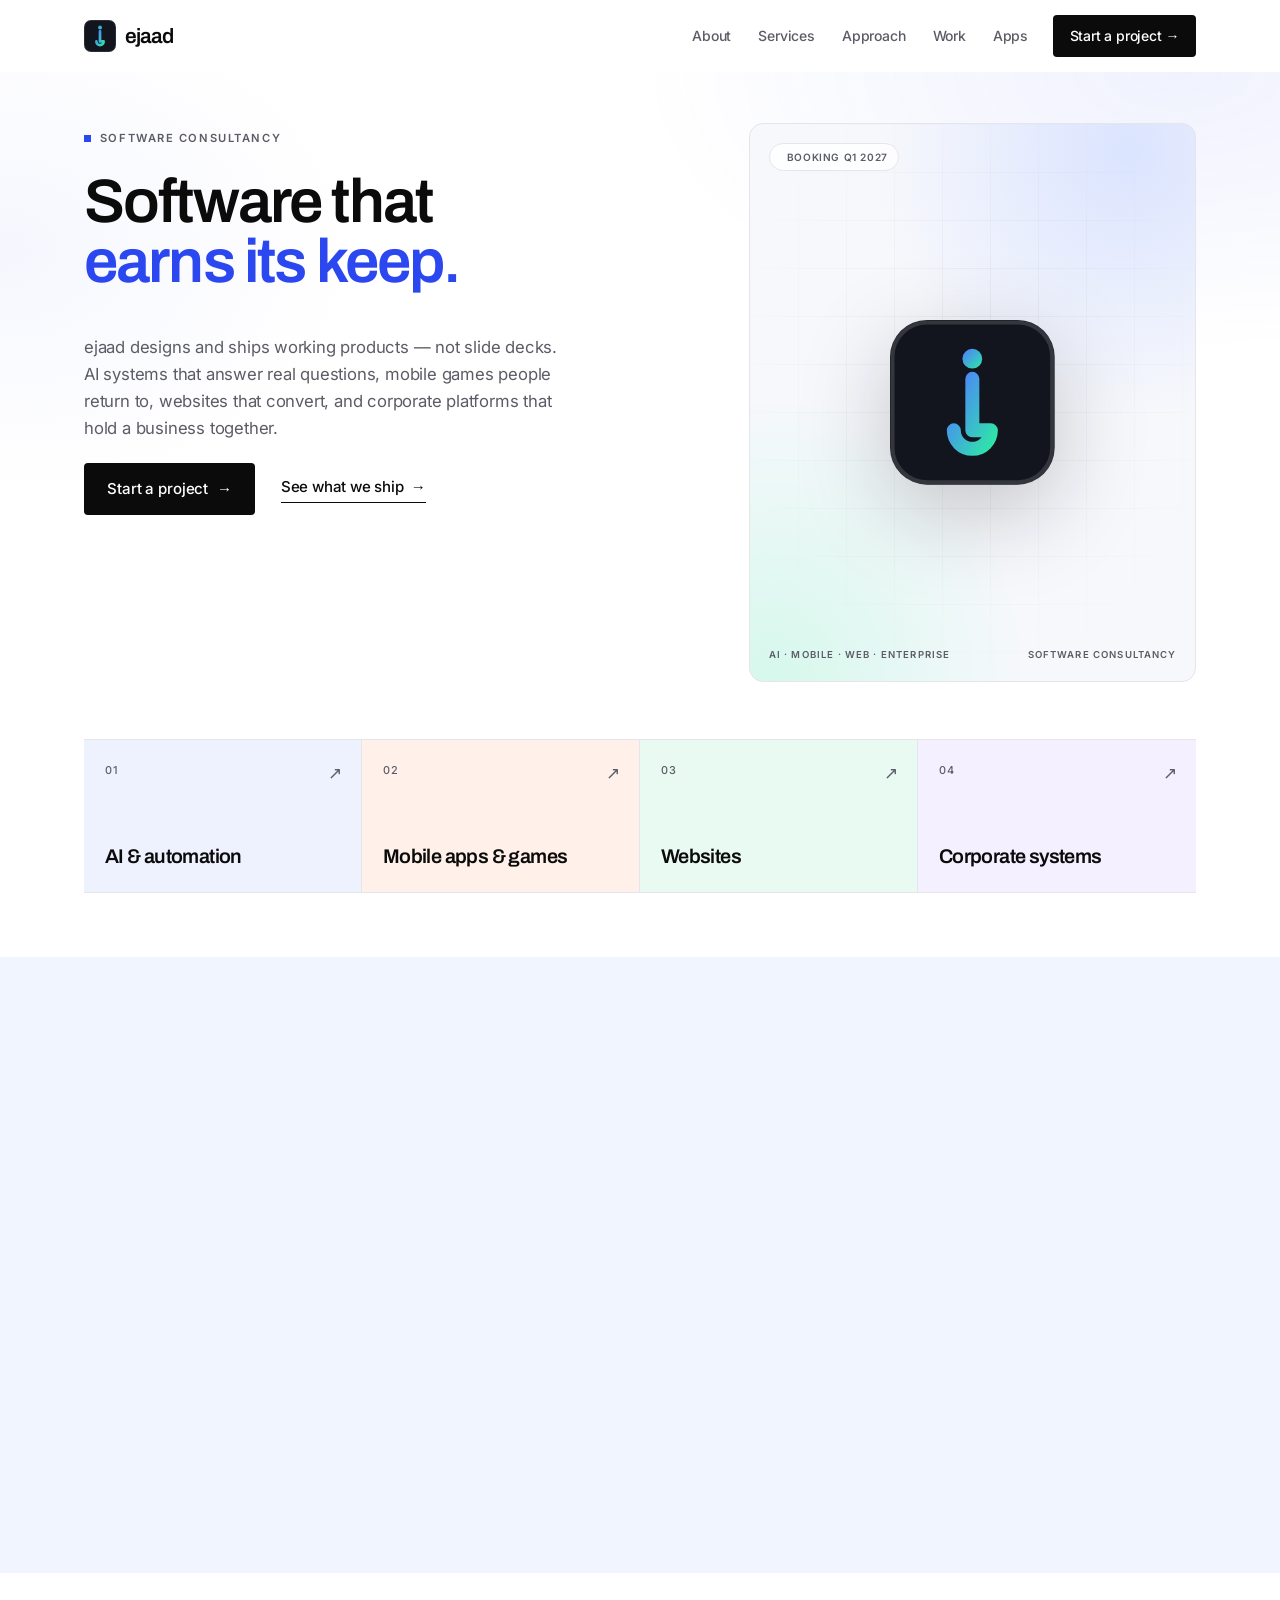
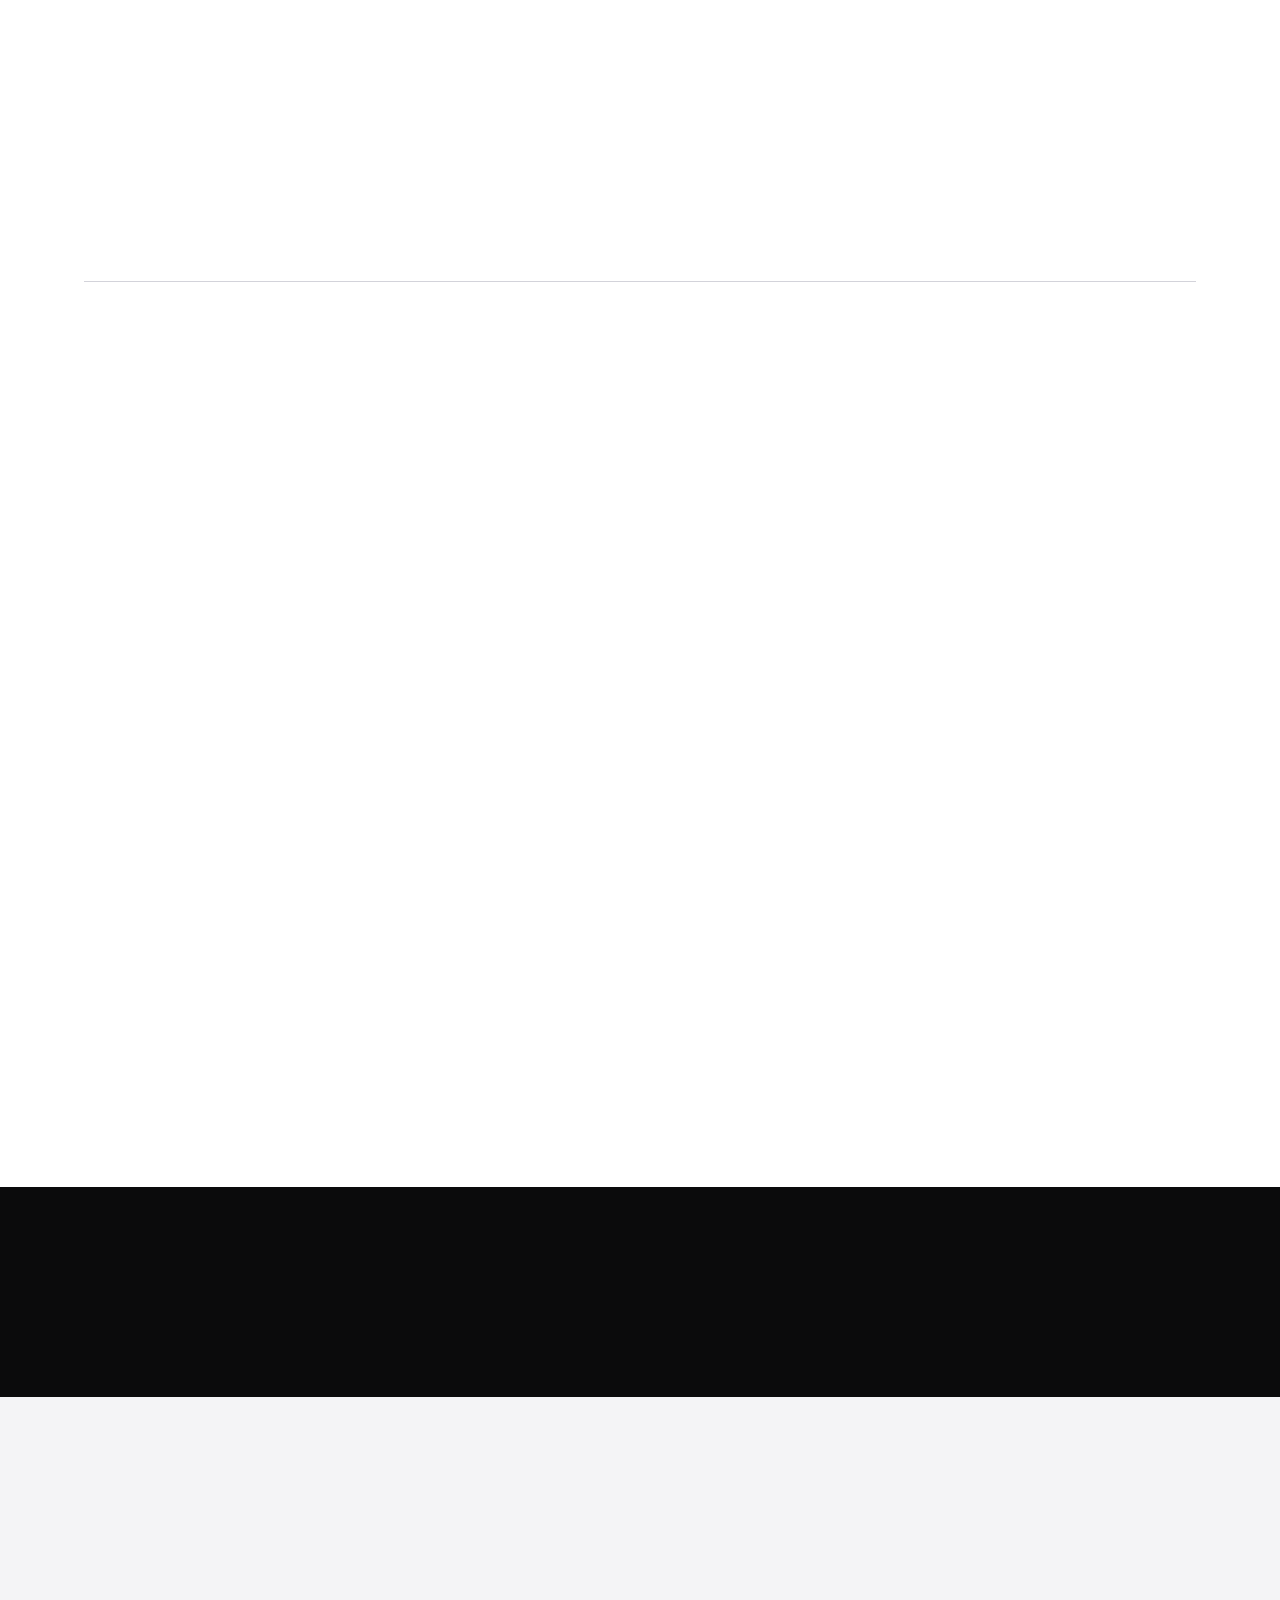
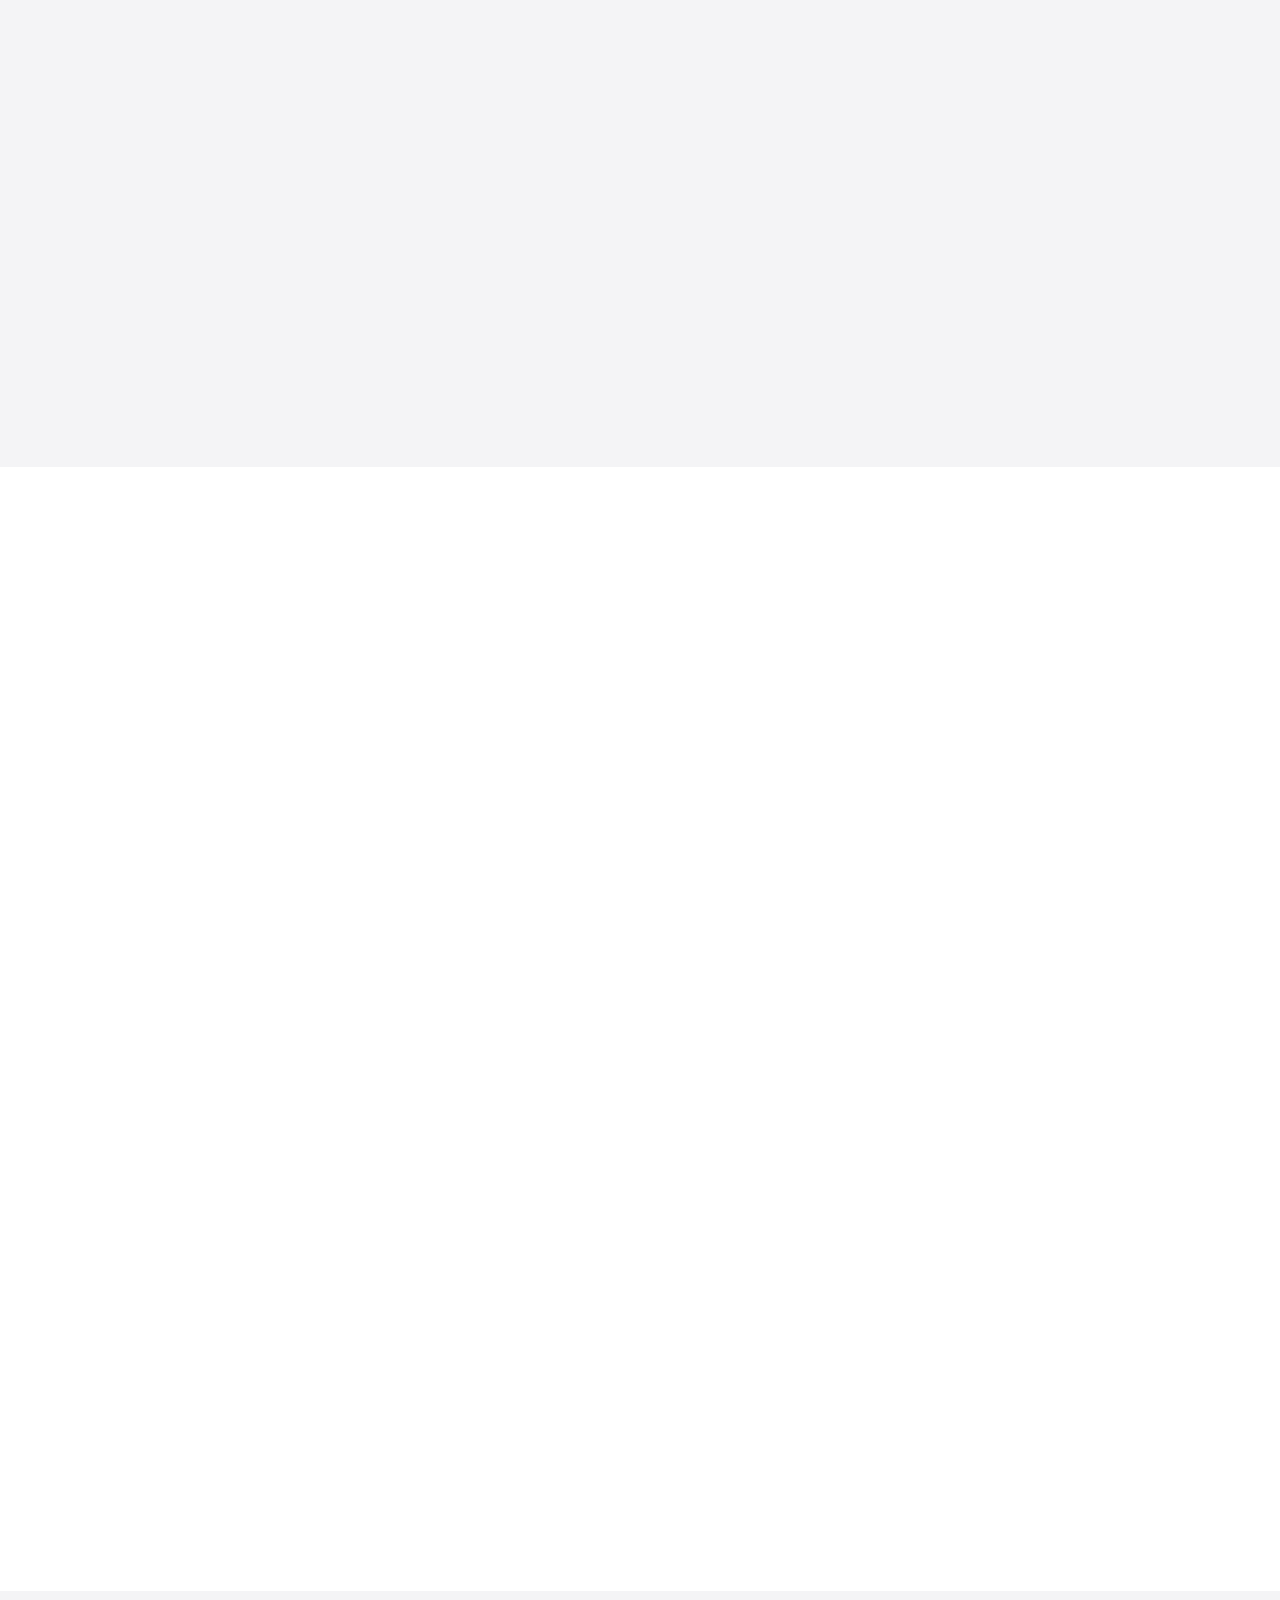
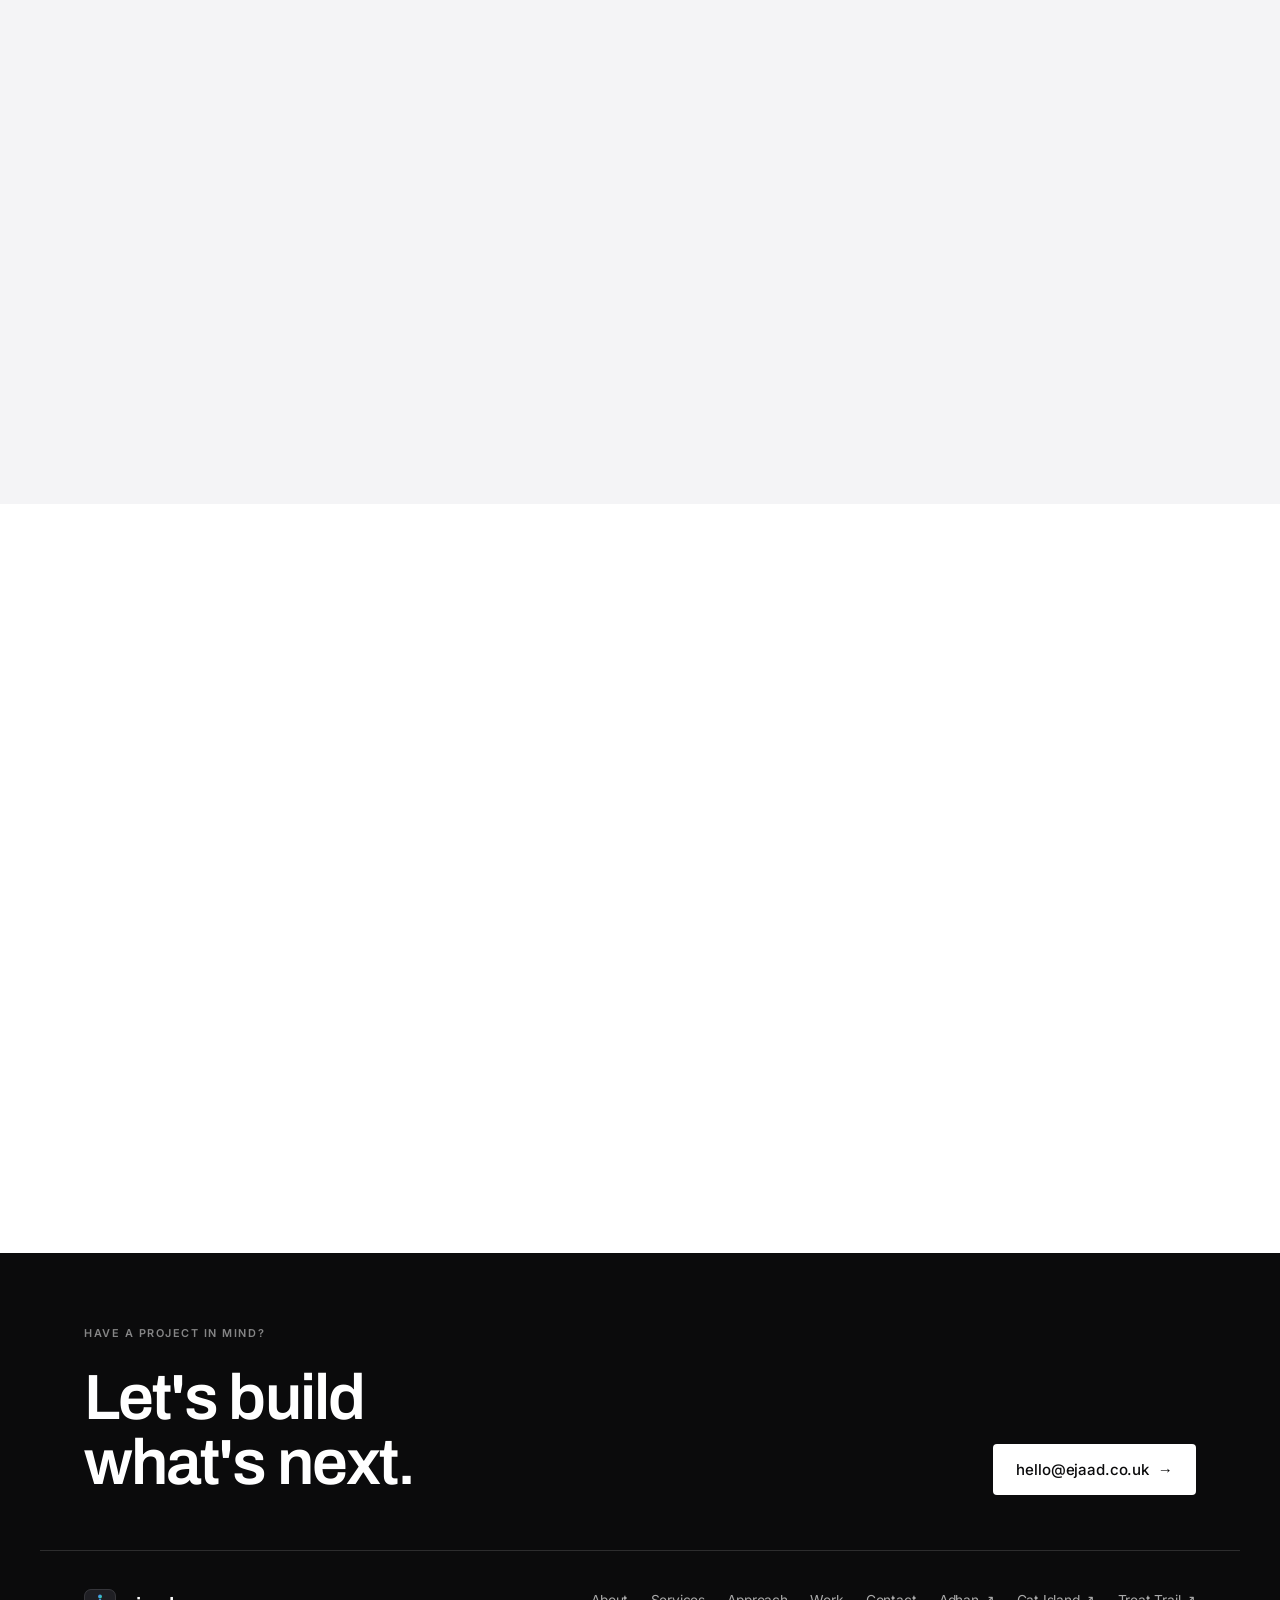
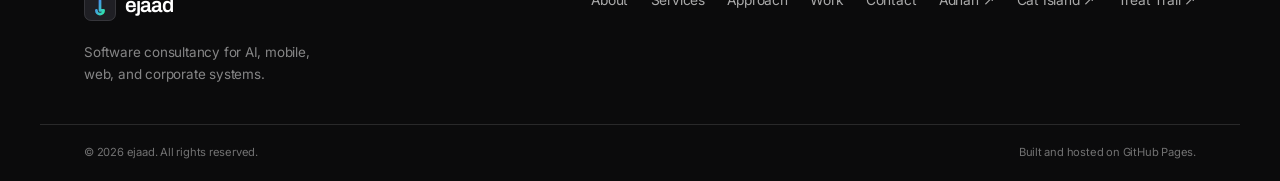
==== commit 1bc92ab2: "Harden site: self-host fonts, CSP, security.txt" ====
--- a/index.html
+++ b/index.html
@@ -3,6 +3,8 @@
 <head>
 <meta charset="utf-8" />
 <meta name="viewport" content="width=device-width, initial-scale=1, viewport-fit=cover" />
+<meta http-equiv="Content-Security-Policy" content="default-src 'self'; base-uri 'none'; object-src 'none'; frame-src 'none'; img-src 'self' data:; font-src 'self'; style-src 'self'; script-src 'self' 'sha256-PqJXHqGoyDkj+98vfopTNuLfZ9YoTJpAY30mZIMS+S0='; connect-src 'none'; form-action 'self'" />
+<meta name="referrer" content="strict-origin-when-cross-origin" />
 <title>ejaad — Software Consulting for AI, Mobile, Web &amp; Enterprise</title>
 <meta name="description" content="ejaad is a software consultancy that designs and ships AI systems, mobile apps and games, production websites, and corporate platforms built to last." />
 <meta name="theme-color" content="#ffffff" />
@@ -22,11 +24,9 @@
 <link rel="icon" href="assets/img/brand-mark.svg" type="image/svg+xml" />
 <link rel="apple-touch-icon" href="assets/img/brand-mark-180.png" />
 
-<link rel="preconnect" href="https://fonts.googleapis.com" />
-<link rel="preconnect" href="https://fonts.gstatic.com" crossorigin />
-<link href="https://fonts.googleapis.com/css2?family=Archivo:wght@500;600;700&family=Inter:wght@400;500;600&display=swap" rel="stylesheet" />
+<link rel="stylesheet" href="/assets/css/fonts.css" />
 <link rel="stylesheet" href="assets/css/styles.css" />
-<script>document.documentElement.classList.add("js");</script>
+<script src="/assets/js/boot.js"></script>
 
 <script type="application/ld+json">
 {
--- a/assets/css/fonts.css
+++ b/assets/css/fonts.css
@@ -0,0 +1,11 @@
+/* Self-hosted fonts — no third-party requests. */
+@font-face{font-family:'Archivo';font-style:normal;font-weight:500;font-display:swap;src:url('/assets/fonts/archivo-500.woff2') format('woff2');}
+@font-face{font-family:'Archivo';font-style:normal;font-weight:600;font-display:swap;src:url('/assets/fonts/archivo-600.woff2') format('woff2');}
+@font-face{font-family:'Archivo';font-style:normal;font-weight:700;font-display:swap;src:url('/assets/fonts/archivo-700.woff2') format('woff2');}
+@font-face{font-family:'Inter';font-style:normal;font-weight:400;font-display:swap;src:url('/assets/fonts/inter-400.woff2') format('woff2');}
+@font-face{font-family:'Inter';font-style:normal;font-weight:500;font-display:swap;src:url('/assets/fonts/inter-500.woff2') format('woff2');}
+@font-face{font-family:'Inter';font-style:normal;font-weight:600;font-display:swap;src:url('/assets/fonts/inter-600.woff2') format('woff2');}
+@font-face{font-family:'Nunito';font-style:normal;font-weight:400;font-display:swap;src:url('/assets/fonts/nunito-400.woff2') format('woff2');}
+@font-face{font-family:'Nunito';font-style:normal;font-weight:600;font-display:swap;src:url('/assets/fonts/nunito-600.woff2') format('woff2');}
+@font-face{font-family:'Nunito';font-style:normal;font-weight:700;font-display:swap;src:url('/assets/fonts/nunito-700.woff2') format('woff2');}
+@font-face{font-family:'Nunito';font-style:normal;font-weight:800;font-display:swap;src:url('/assets/fonts/nunito-800.woff2') format('woff2');}
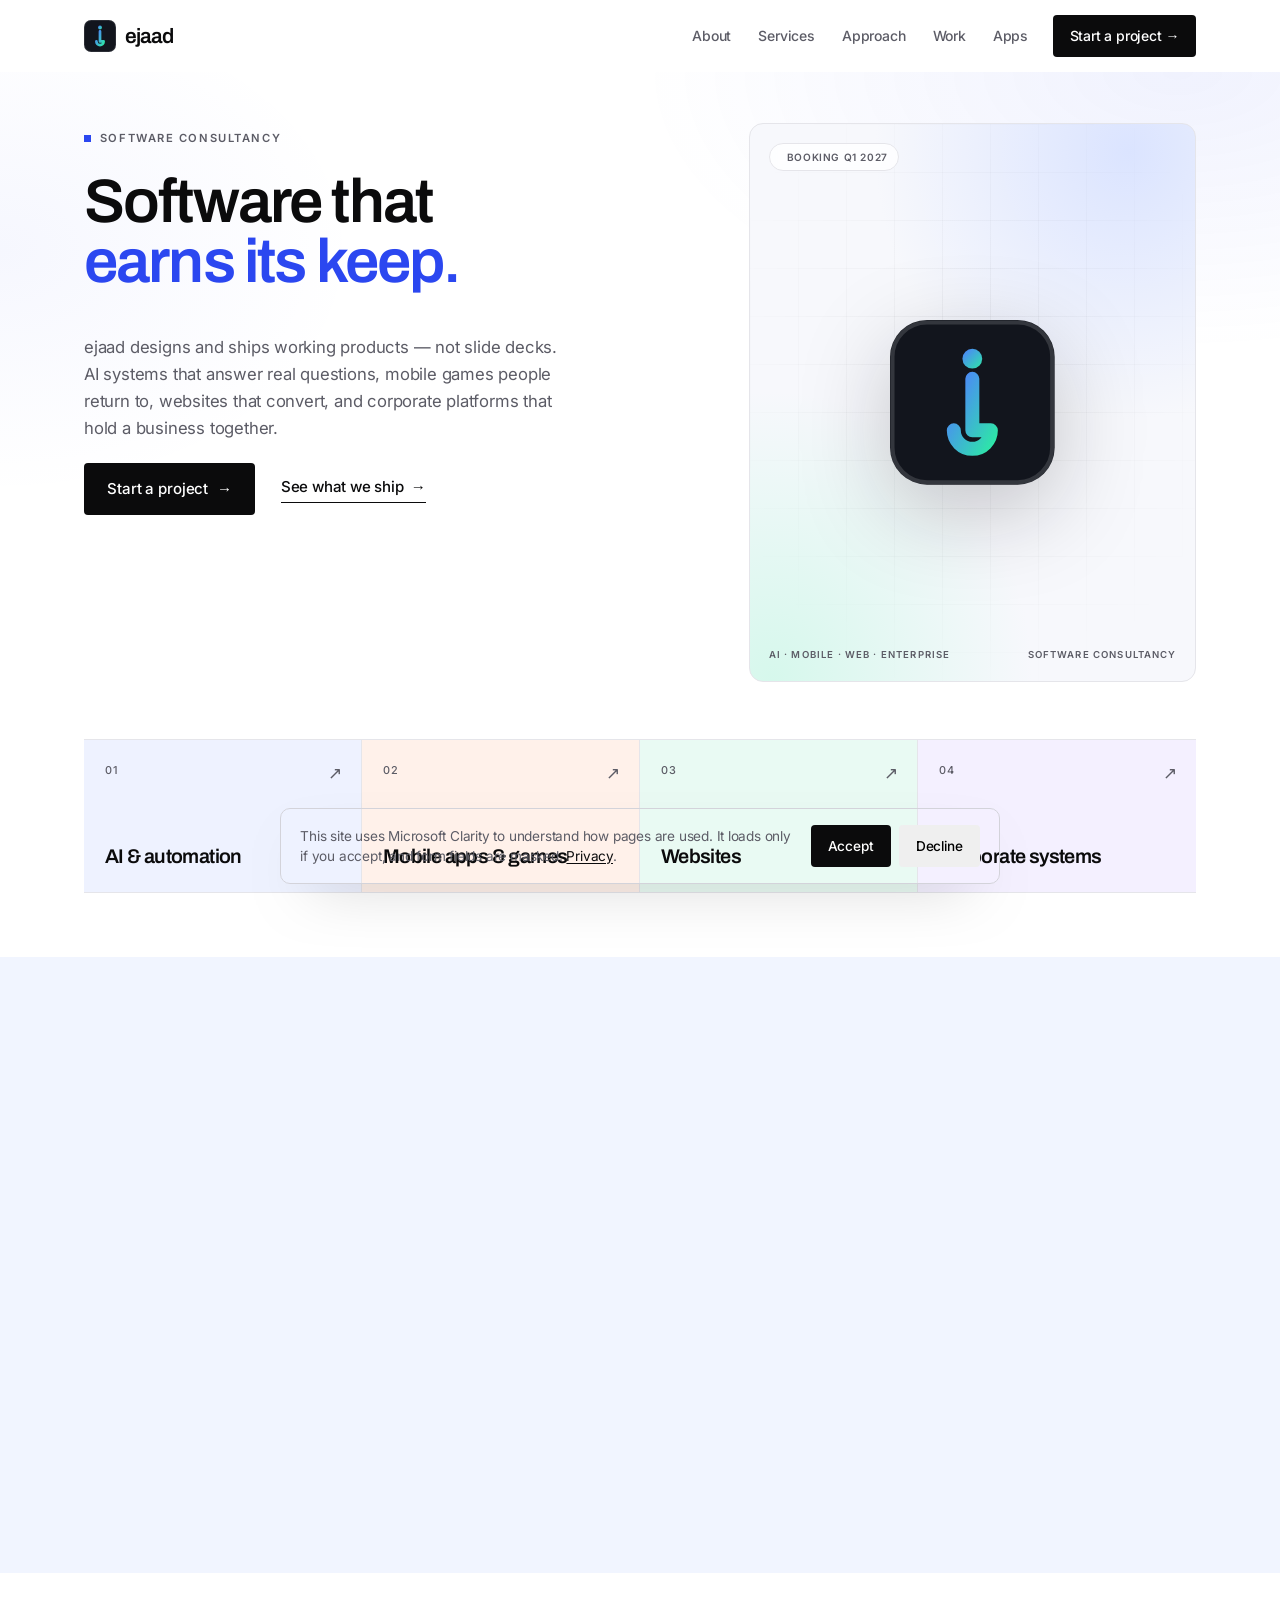
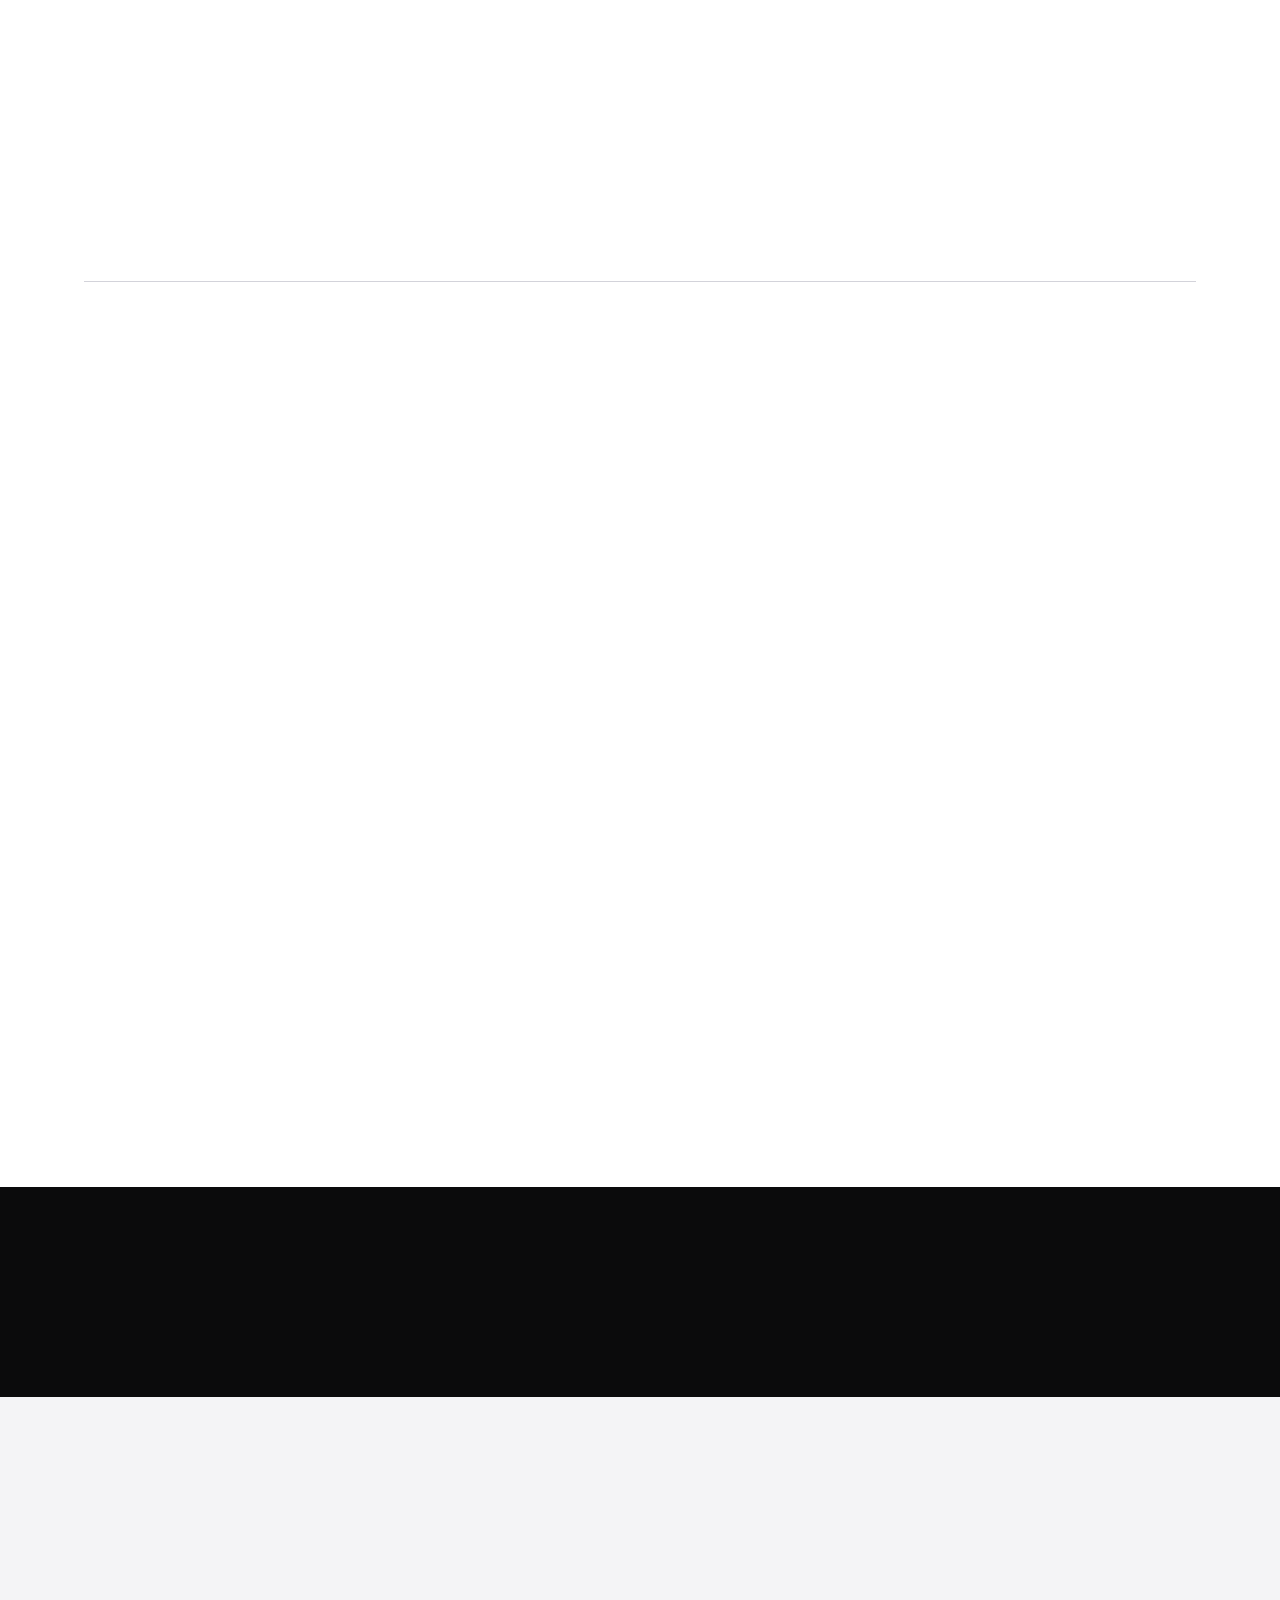
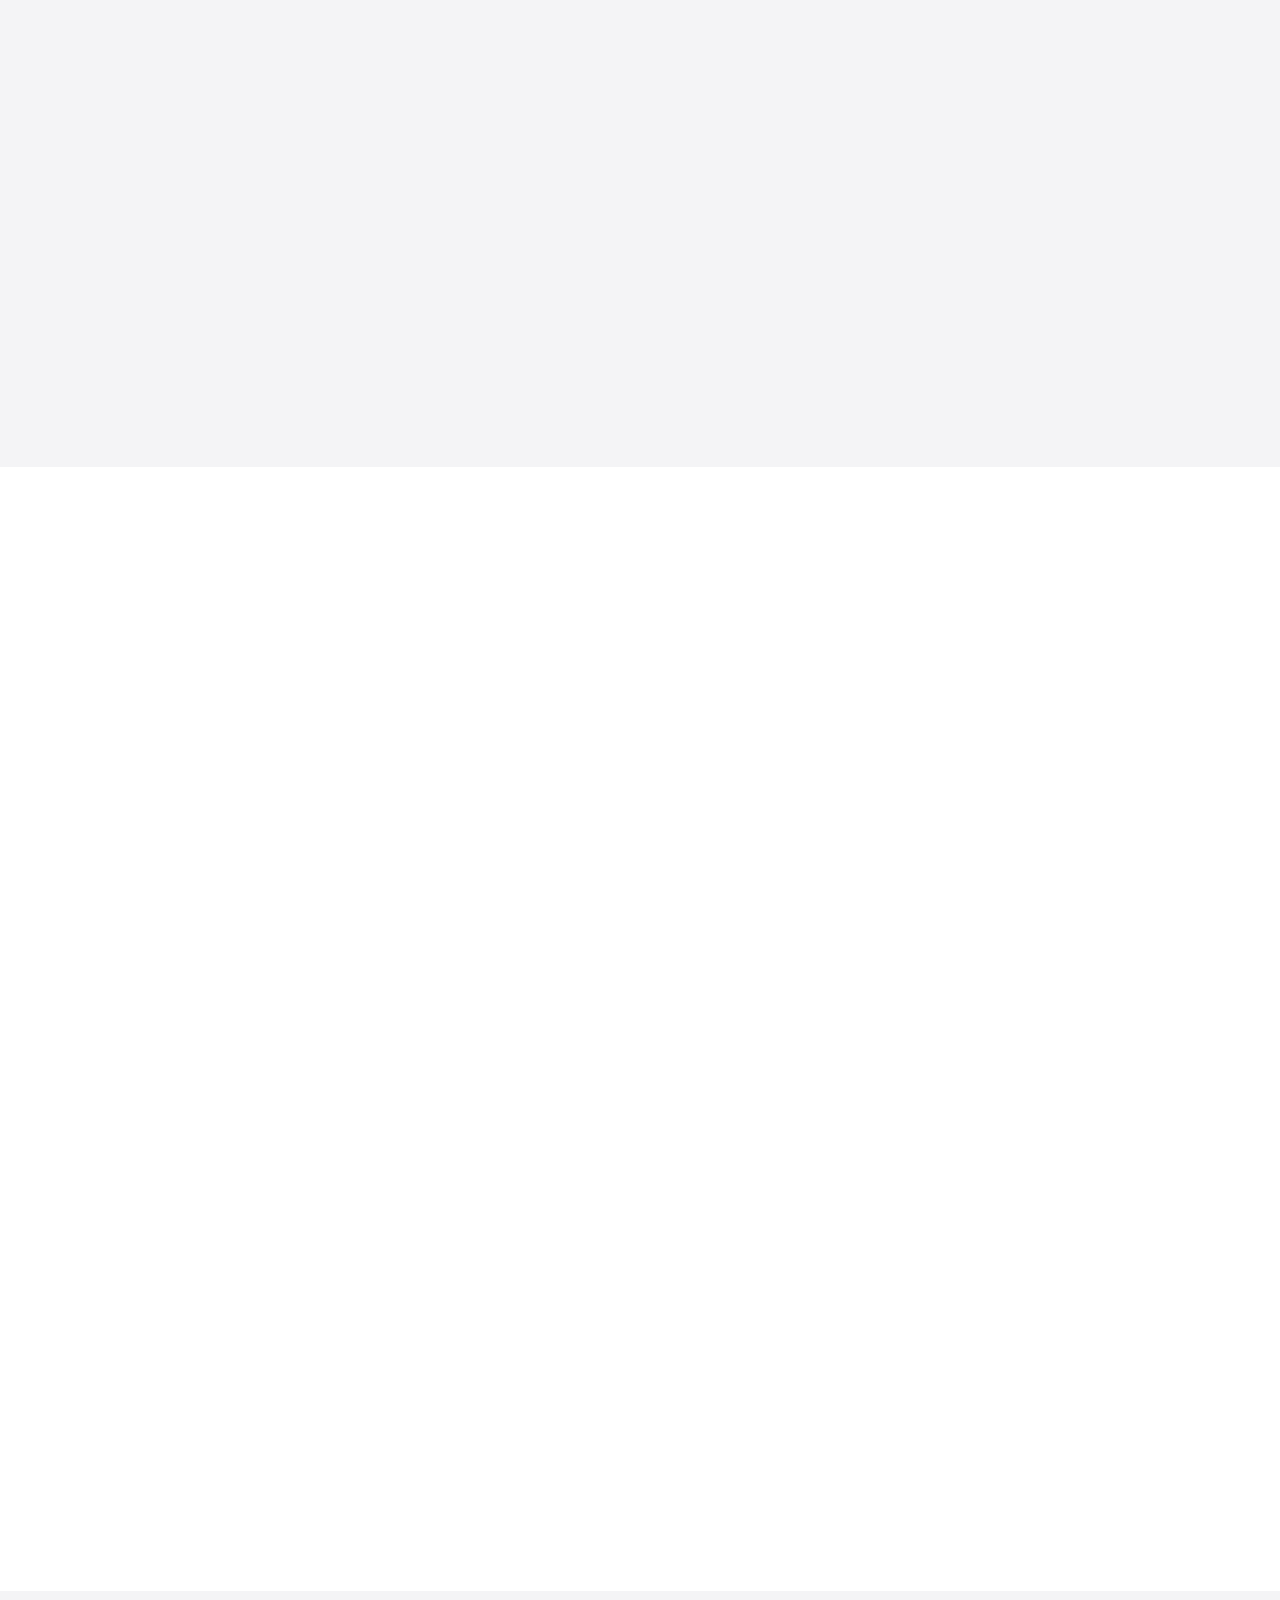
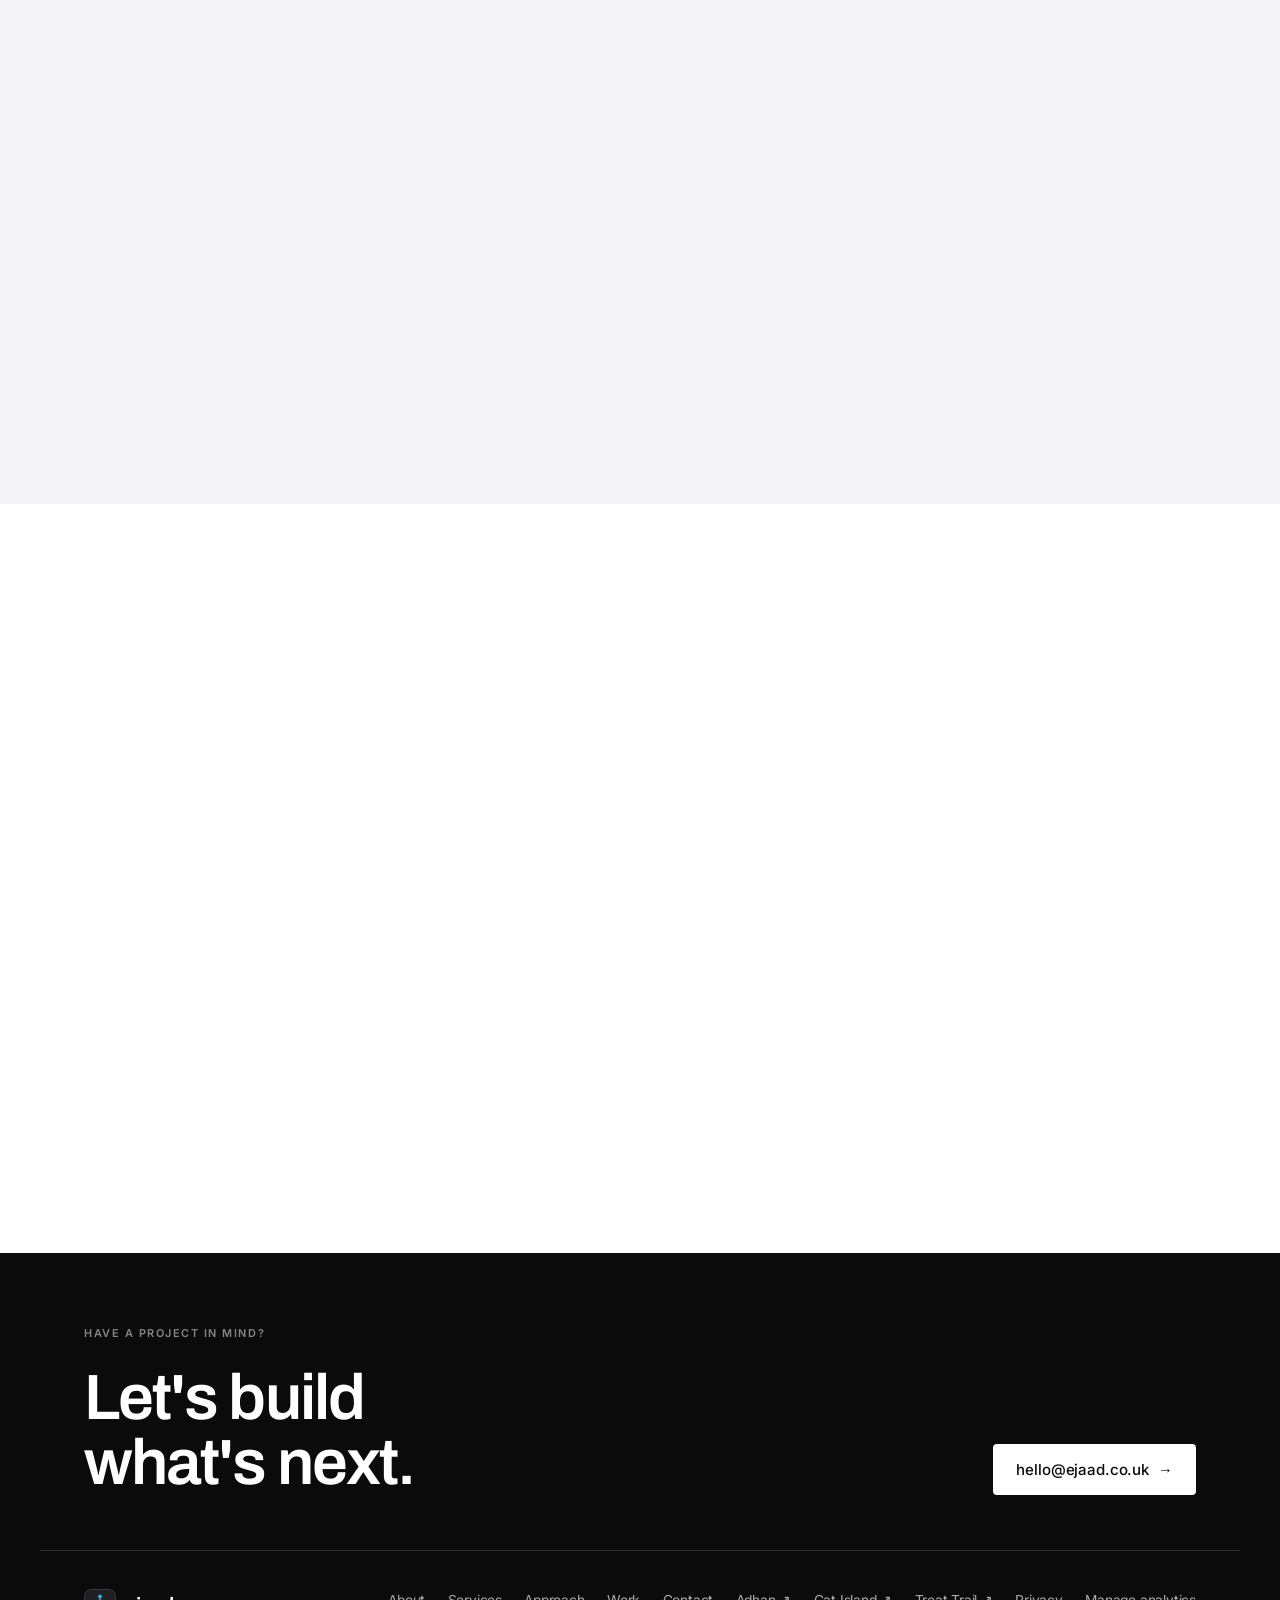
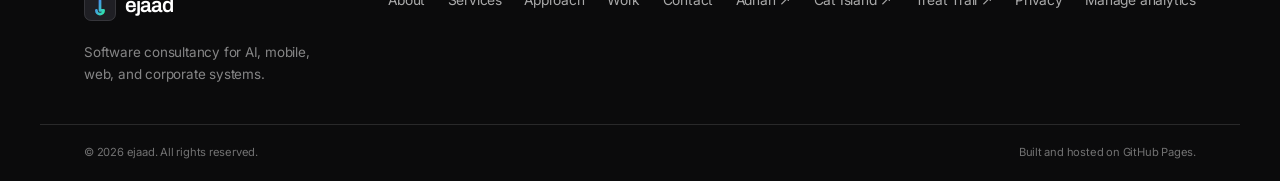
==== commit 47a8d4f5: "Add consent-gated Clarity, privacy page, and SEO schema" ====
--- a/index.html
+++ b/index.html
@@ -1,9 +1,9 @@
 <!doctype html>
-<html lang="en">
+<html lang="en-GB">
 <head>
 <meta charset="utf-8" />
 <meta name="viewport" content="width=device-width, initial-scale=1, viewport-fit=cover" />
-<meta http-equiv="Content-Security-Policy" content="default-src 'self'; base-uri 'none'; object-src 'none'; frame-src 'none'; img-src 'self' data:; font-src 'self'; style-src 'self'; script-src 'self' 'sha256-PqJXHqGoyDkj+98vfopTNuLfZ9YoTJpAY30mZIMS+S0='; connect-src 'none'; form-action 'self'" />
+<meta http-equiv="Content-Security-Policy" content="default-src 'self'; base-uri 'none'; object-src 'none'; frame-src https://*.clarity.ms; img-src 'self' data: https://*.clarity.ms; font-src 'self'; style-src 'self'; script-src 'self' 'sha256-v5AYnjcveCHpoaONhDVcqFGQlXmLRyLNaUcVxt/93JY=' https://*.clarity.ms; connect-src https://*.clarity.ms; form-action 'self'" />
 <meta name="referrer" content="strict-origin-when-cross-origin" />
 <title>ejaad — Software Consulting for AI, Mobile, Web &amp; Enterprise</title>
 <meta name="description" content="ejaad is a software consultancy that designs and ships AI systems, mobile apps and games, production websites, and corporate platforms built to last." />
@@ -11,6 +11,7 @@
 <link rel="canonical" href="https://ejaad.co.uk/" />
 
 <meta property="og:type" content="website" />
+<meta property="og:locale" content="en_GB" />
 <meta property="og:site_name" content="ejaad" />
 <meta property="og:title" content="ejaad — Software Consulting" />
 <meta property="og:description" content="We build AI systems, mobile apps and games, websites, and corporate platforms that earn their keep." />
@@ -37,6 +38,9 @@
   "url": "https://ejaad.co.uk/",
   "email": "hello@ejaad.co.uk",
   "areaServed": "Worldwide",
+  "logo": "https://ejaad.co.uk/assets/img/brand-mark-180.png",
+  "image": "https://ejaad.co.uk/assets/img/og.png",
+  "inLanguage": "en-GB",
   "knowsAbout": ["Artificial Intelligence", "Android Development", "Mobile App Development", "Game Development", "Web Development", "Enterprise Software"]
 }
 </script>
@@ -508,7 +512,7 @@
         </div>
       </div>
 
-      <form class="contact-form reveal" id="contactForm" novalidate>
+      <form class="contact-form reveal" id="contactForm" novalidate data-clarity-mask="true">
         <div class="field">
           <label for="name">Name</label>
           <input id="name" name="name" type="text" autocomplete="name" required placeholder="Your name" />
@@ -591,6 +595,8 @@
       <a href="/adhan/">Adhan <span aria-hidden="true">↗</span></a>
       <a href="/cat-island/">Cat Island <span aria-hidden="true">↗</span></a>
       <a href="/treat-trail/">Treat Trail <span aria-hidden="true">↗</span></a>
+      <a href="/privacy/">Privacy</a>
+      <a href="#" id="manageConsent">Manage analytics</a>
     </nav>
   </div>
   <div class="container footer-base">
@@ -599,6 +605,18 @@
   </div>
 </footer>
 
+<div class="consent" id="consentBanner" role="region" aria-label="Analytics consent" hidden>
+  <p>
+    This site uses Microsoft Clarity to understand how pages are used. It loads only if you
+    accept, and form fields are masked. <a href="/privacy/">Privacy</a>.
+  </p>
+  <div class="consent-actions">
+    <button type="button" class="btn btn-solid" id="consentAccept">Accept</button>
+    <button type="button" class="btn btn-quiet" id="consentDecline">Decline</button>
+  </div>
+</div>
+
 <script src="assets/js/main.js" defer></script>
+<script src="assets/js/consent.js" defer></script>
 </body>
 </html>
--- a/assets/css/styles.css
+++ b/assets/css/styles.css
@@ -771,6 +771,42 @@
 
 @media (max-width: 900px) {
   .app-grid { grid-template-columns: 1fr; }
+}
+
+/* Analytics consent */
+.consent {
+  position: fixed;
+  left: 50%;
+  bottom: 1rem;
+  transform: translateX(-50%);
+  z-index: 200;
+  width: min(720px, calc(100% - 2rem));
+  display: flex;
+  flex-wrap: wrap;
+  align-items: center;
+  gap: 0.8rem 1.2rem;
+  padding: 1rem 1.2rem;
+  background: var(--paper);
+  border: 1px solid var(--line-strong);
+  border-radius: 10px;
+  box-shadow: 0 24px 60px -32px rgba(11, 11, 12, 0.5);
+}
+.consent[hidden] { display: none; }
+.consent p {
+  flex: 1 1 300px;
+  margin: 0;
+  font-size: 0.85rem;
+  line-height: 1.5;
+  color: var(--muted);
+}
+.consent a { color: var(--ink); text-decoration: underline; text-underline-offset: 2px; }
+.consent-actions { display: flex; gap: 0.5rem; }
+.consent .btn { min-height: 42px; padding: 0.55rem 1rem; font-size: 0.85rem; }
+
+@media (max-width: 480px) {
+  .consent { bottom: 0.75rem; }
+  .consent-actions { width: 100%; }
+  .consent-actions .btn { flex: 1; }
 }
 
 /* --------------------------------------------------------------------------
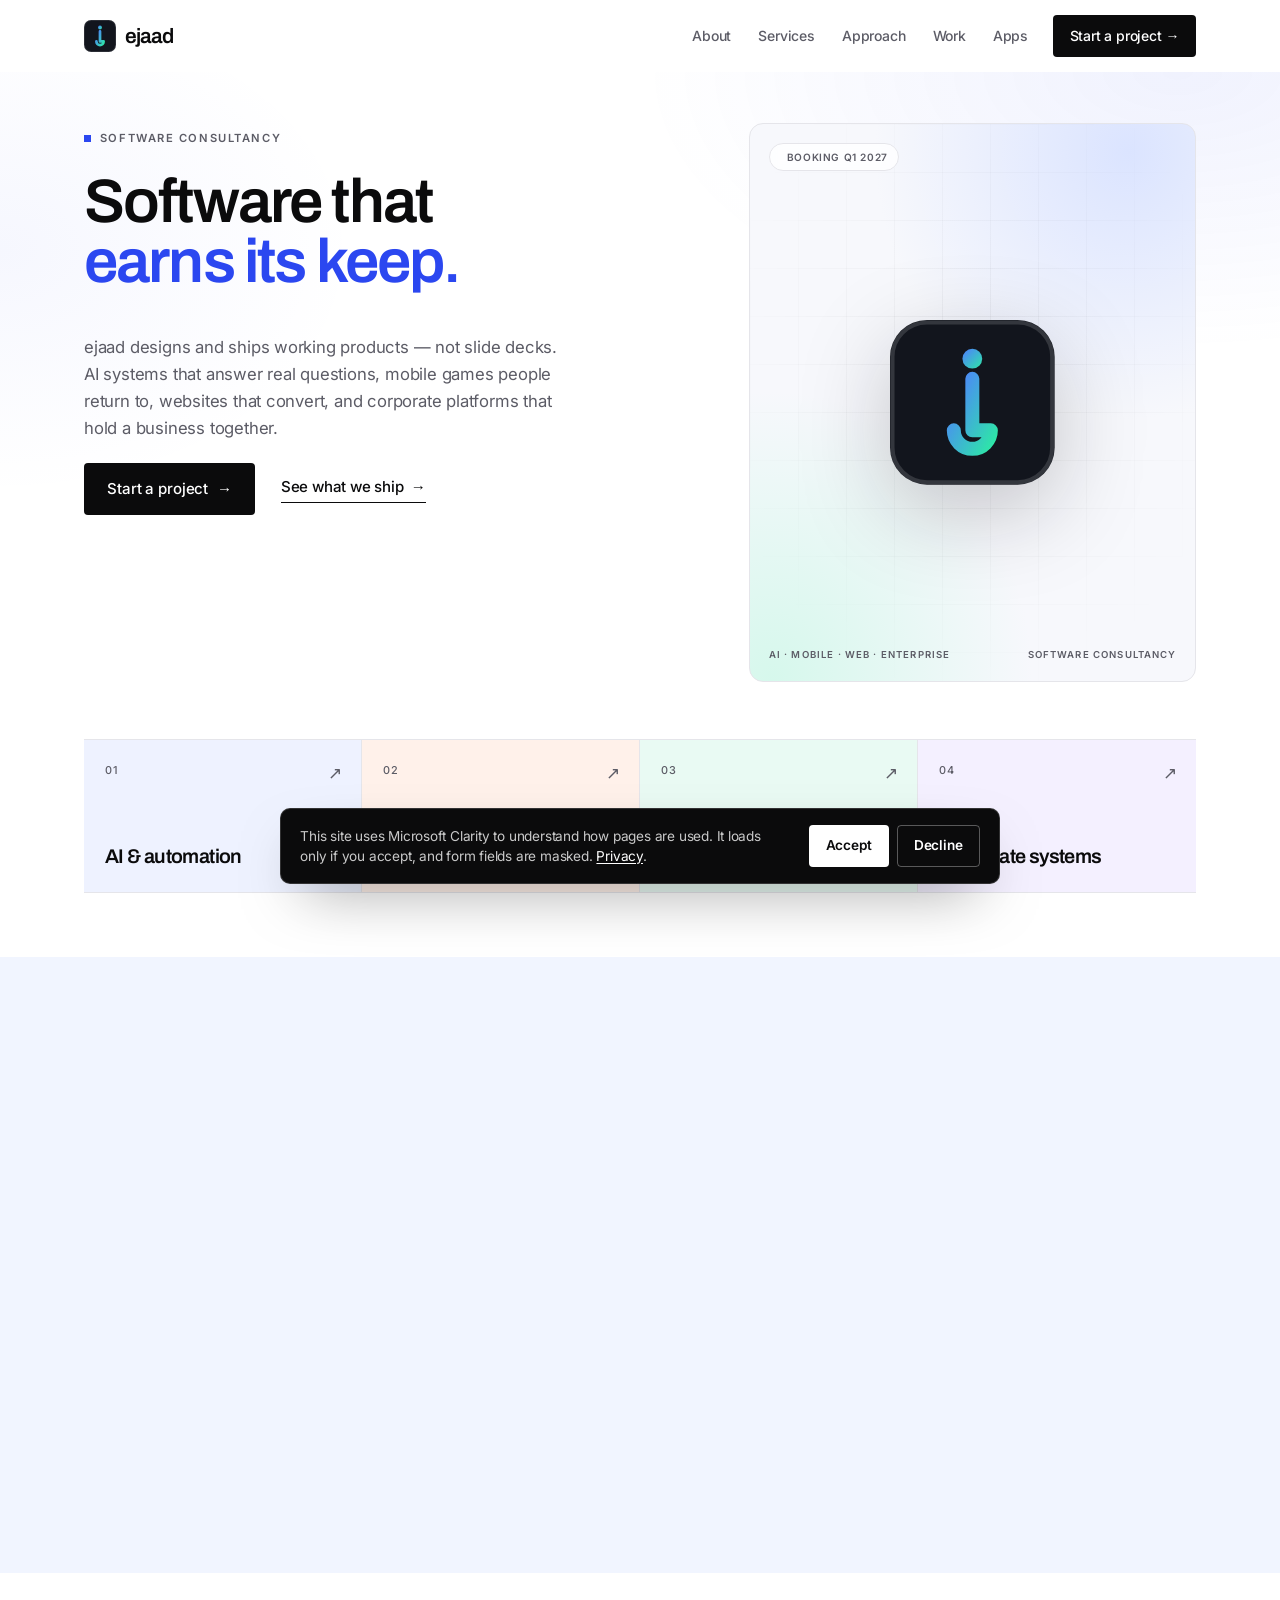
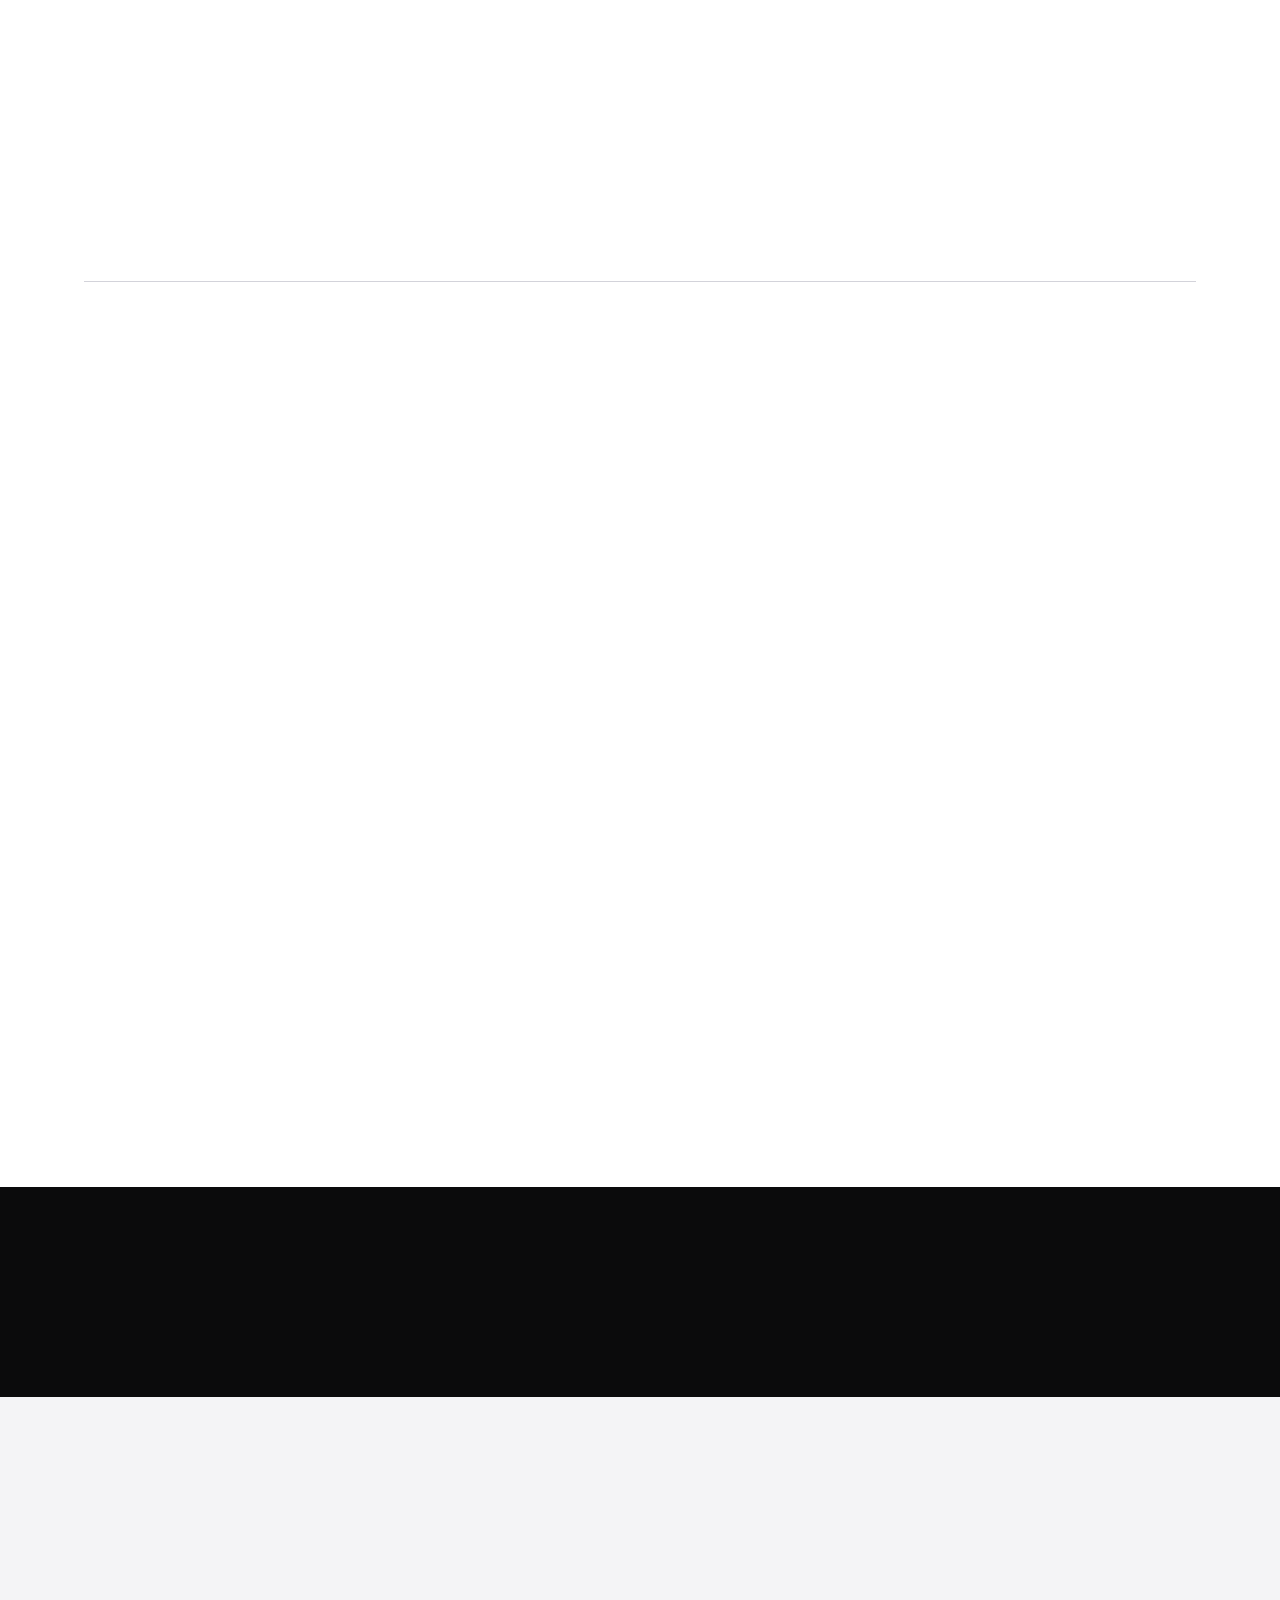
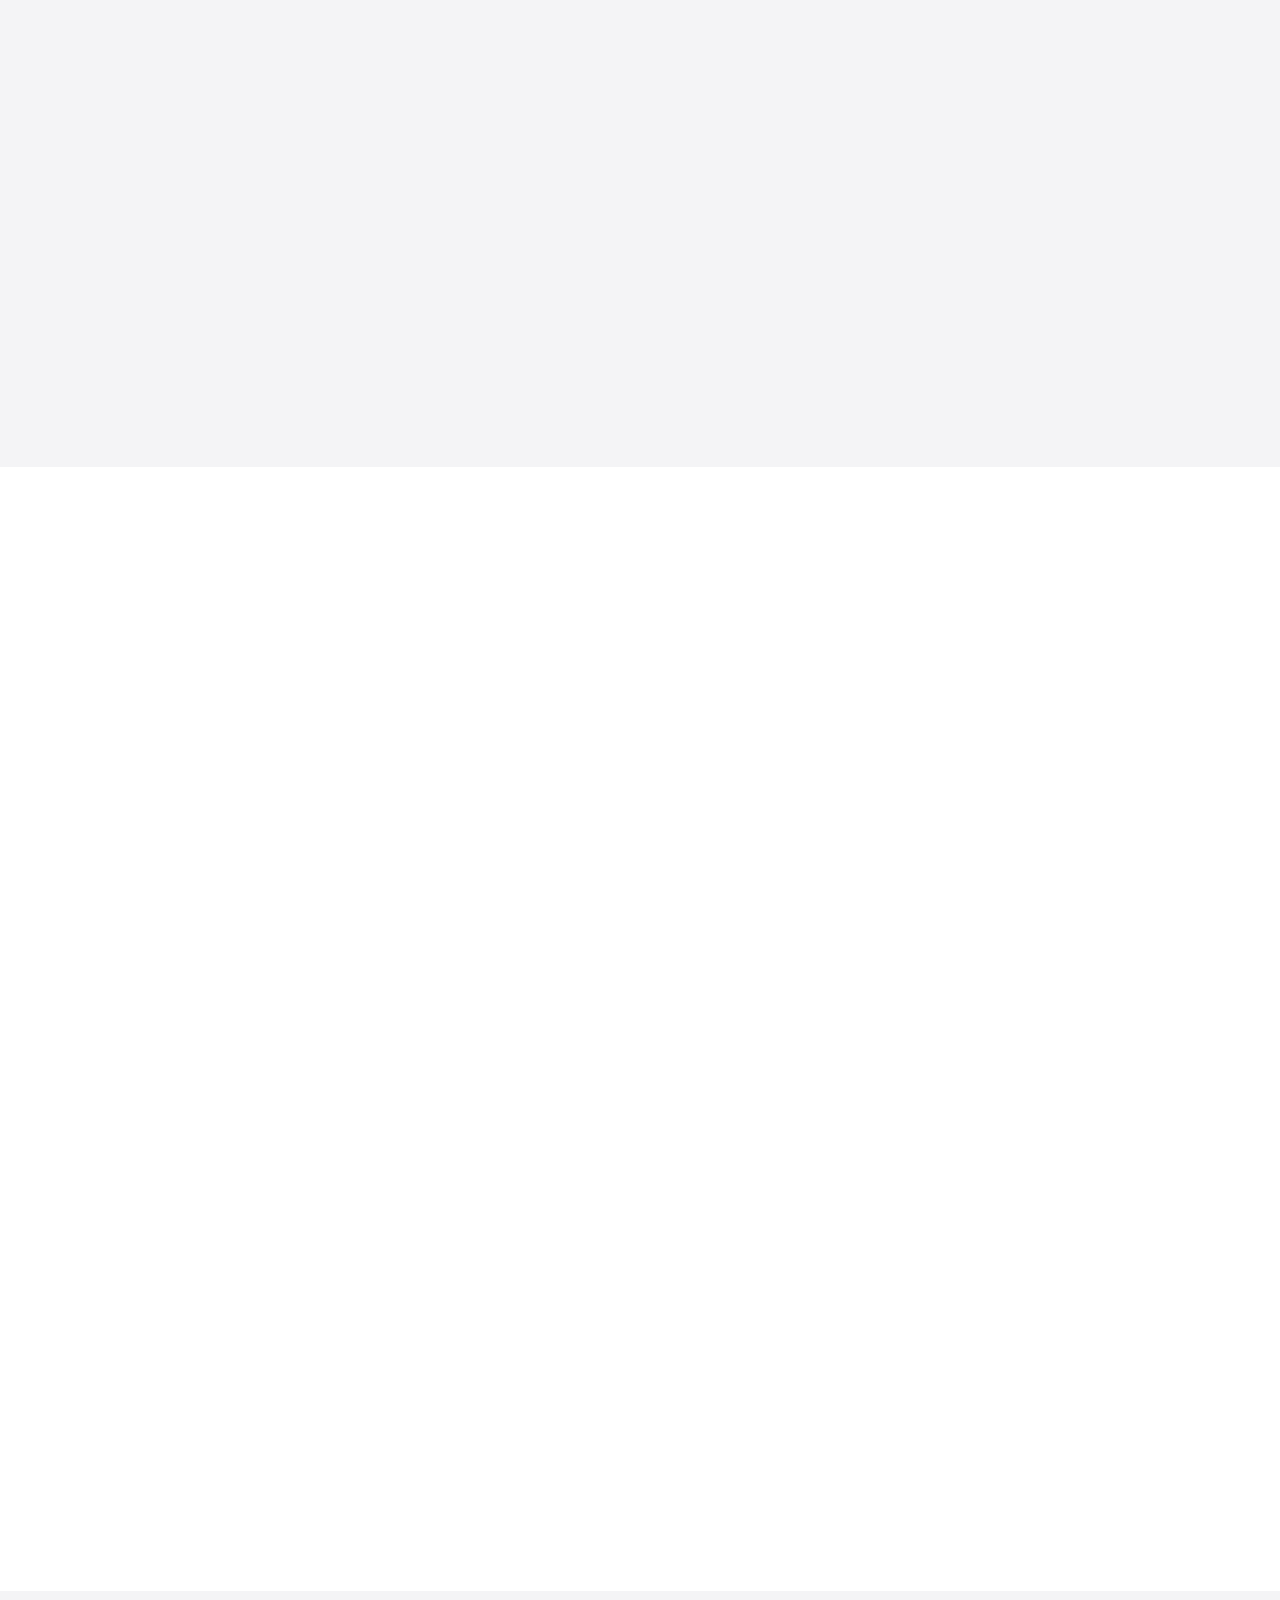
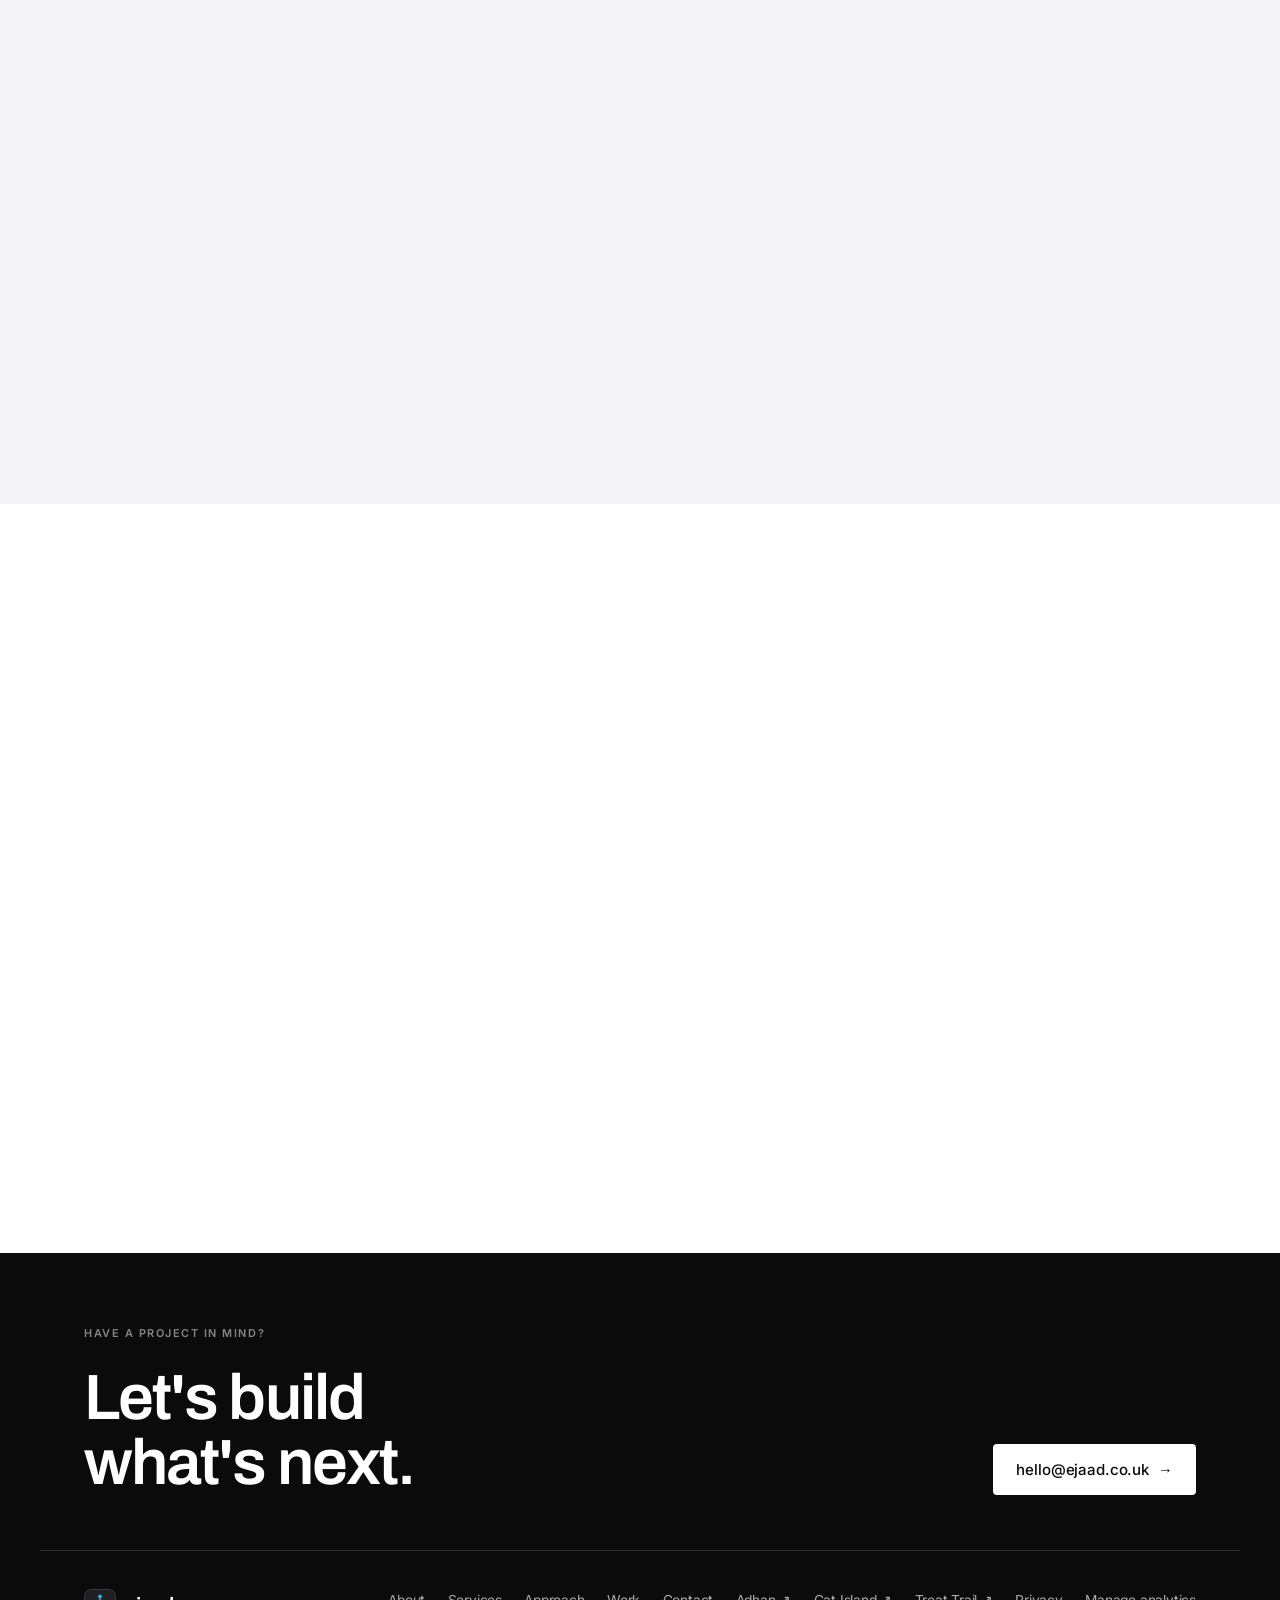
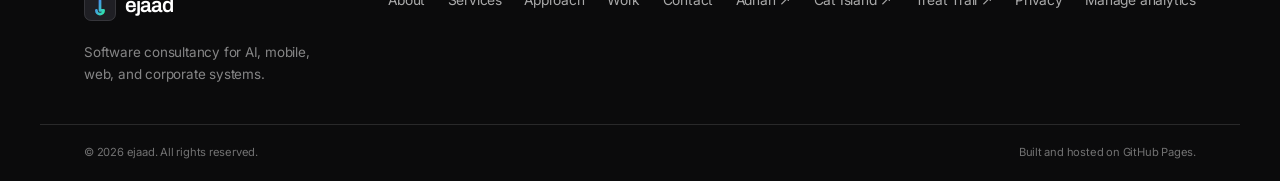
==== commit 09b005f5: "Enable consent-gated Clarity on all pages" ====
--- a/index.html
+++ b/index.html
@@ -27,6 +27,7 @@
 
 <link rel="stylesheet" href="/assets/css/fonts.css" />
 <link rel="stylesheet" href="assets/css/styles.css" />
+<link rel="stylesheet" href="/assets/css/consent.css" />
 <script src="/assets/js/boot.js"></script>
 
 <script type="application/ld+json">
--- a/assets/css/styles.css
+++ b/assets/css/styles.css
@@ -772,411 +772,3 @@
 @media (max-width: 900px) {
   .app-grid { grid-template-columns: 1fr; }
 }
-
-/* Analytics consent */
-.consent {
-  position: fixed;
-  left: 50%;
-  bottom: 1rem;
-  transform: translateX(-50%);
-  z-index: 200;
-  width: min(720px, calc(100% - 2rem));
-  display: flex;
-  flex-wrap: wrap;
-  align-items: center;
-  gap: 0.8rem 1.2rem;
-  padding: 1rem 1.2rem;
-  background: var(--paper);
-  border: 1px solid var(--line-strong);
-  border-radius: 10px;
-  box-shadow: 0 24px 60px -32px rgba(11, 11, 12, 0.5);
-}
-.consent[hidden] { display: none; }
-.consent p {
-  flex: 1 1 300px;
-  margin: 0;
-  font-size: 0.85rem;
-  line-height: 1.5;
-  color: var(--muted);
-}
-.consent a { color: var(--ink); text-decoration: underline; text-underline-offset: 2px; }
-.consent-actions { display: flex; gap: 0.5rem; }
-.consent .btn { min-height: 42px; padding: 0.55rem 1rem; font-size: 0.85rem; }
-
-@media (max-width: 480px) {
-  .consent { bottom: 0.75rem; }
-  .consent-actions { width: 100%; }
-  .consent-actions .btn { flex: 1; }
-}
-
-/* --------------------------------------------------------------------------
-   About
-   -------------------------------------------------------------------------- */
-
-.about-grid {
-  display: grid;
-  grid-template-columns: minmax(0, 0.95fr) minmax(0, 1.05fr);
-  align-items: start;
-  gap: clamp(2rem, 5vw, 4.5rem);
-}
-.about-side { display: flex; flex-direction: column; gap: 1.8rem; }
-.about-grid h2 { max-width: 14ch; }
-
-.values {
-  display: grid;
-  gap: 0.8rem;
-  margin-top: 0;
-  padding-top: 1.6rem;
-  border-top: 1px solid rgba(43, 71, 240, 0.22);
-}
-.values li {
-  position: relative;
-  padding-left: 1.45rem;
-  font-size: 0.9rem;
-  line-height: 1.5;
-  color: var(--muted);
-}
-.values li::before {
-  content: "";
-  position: absolute;
-  left: 0;
-  top: 0.5em;
-  width: 8px;
-  height: 8px;
-  background: var(--accent);
-  border-radius: 1px;
-  transform: rotate(45deg);
-}
-.values strong { color: var(--ink); }
-
-.about-copy { max-width: 60ch; }
-.about-copy blockquote {
-  position: relative;
-  margin: 0 0 1.8rem;
-  padding-left: 2.6rem;
-  font-family: var(--font-display);
-  font-size: clamp(1.4rem, 2.4vw, 1.85rem);
-  font-weight: 500;
-  line-height: 1.25;
-  letter-spacing: -0.03em;
-}
-.about-copy blockquote em { font-style: normal; color: var(--accent); }
-.quote-mark {
-  position: absolute;
-  left: 0;
-  top: -0.18em;
-  font-family: Georgia, "Times New Roman", serif;
-  font-size: 3.4rem;
-  line-height: 1;
-  color: var(--accent);
-}
-.about-copy p { color: var(--muted); font-size: 0.96rem; line-height: 1.65; }
-
-/* --------------------------------------------------------------------------
-   Contact
-   -------------------------------------------------------------------------- */
-
-.contact-grid {
-  display: grid;
-  grid-template-columns: minmax(0, 1fr) minmax(0, 0.92fr);
-  gap: clamp(2rem, 5vw, 4.5rem);
-  align-items: start;
-}
-.contact h2 { margin-bottom: 1.3rem; }
-.contact .section-sub { max-width: 44ch; }
-
-.contact-lines { margin-top: 2.2rem; border-top: 1px solid var(--line-strong); }
-.contact-line {
-  display: flex;
-  align-items: baseline;
-  justify-content: space-between;
-  gap: 1.2rem;
-  padding: 0.95rem 0;
-  border-bottom: 1px solid var(--line);
-  transition: border-color 0.18s ease;
-}
-.contact-line:hover { border-color: var(--line-strong); }
-.contact-label {
-  font-size: 0.65rem;
-  font-weight: 600;
-  letter-spacing: 0.12em;
-  text-transform: uppercase;
-  color: var(--faint);
-  flex: none;
-}
-.contact-value { font-size: 0.95rem; font-weight: 500; }
-a.contact-line:hover .contact-value { color: var(--accent); }
-
-.contact-form {
-  display: grid;
-  gap: 0.9rem;
-  padding: clamp(1.3rem, 2.6vw, 1.9rem);
-  background: var(--soft);
-  border: 1px solid var(--line);
-  border-radius: var(--radius);
-}
-.field { display: grid; gap: 0.35rem; }
-.field-row { display: grid; grid-template-columns: 1fr 1fr; gap: 0.8rem; }
-.field label {
-  font-size: 0.65rem;
-  font-weight: 600;
-  letter-spacing: 0.1em;
-  text-transform: uppercase;
-  color: var(--muted);
-}
-.field input,
-.field select,
-.field textarea {
-  width: 100%;
-  font-family: var(--font-body);
-  font-size: 1rem;
-  color: var(--ink);
-  background: #fff;
-  border: 1px solid var(--line-strong);
-  border-radius: 4px;
-  padding: 0.7rem 0.8rem;
-  transition: border-color 0.16s ease, box-shadow 0.16s ease;
-}
-.field textarea { resize: vertical; min-height: 108px; line-height: 1.5; }
-.field select {
-  appearance: none;
-  padding-right: 2rem;
-  background-image: url("data:image/svg+xml,%3Csvg xmlns='http://www.w3.org/2000/svg' width='12' height='12' fill='none' stroke='%235c5c66' stroke-width='1.6'%3E%3Cpath d='M2 4l4 4 4-4'/%3E%3C/svg%3E");
-  background-repeat: no-repeat;
-  background-position: right 0.8rem center;
-}
-.field input::placeholder,
-.field textarea::placeholder { color: #a3a3ac; }
-.field input:focus,
-.field select:focus,
-.field textarea:focus {
-  outline: none;
-  border-color: var(--accent);
-  box-shadow: 0 0 0 3px rgba(43, 71, 240, 0.14);
-}
-.field input[aria-invalid="true"],
-.field textarea[aria-invalid="true"] { border-color: #d92d20; }
-
-.contact-form .btn { margin-top: 0.2rem; }
-.form-note {
-  margin: 0;
-  text-align: center;
-  font-size: 0.72rem;
-  line-height: 1.5;
-  color: var(--faint);
-}
-.form-note.is-error { color: #d92d20; }
-
-/* --------------------------------------------------------------------------
-   Footer
-   -------------------------------------------------------------------------- */
-
-.site-footer {
-  background: var(--ink);
-  color: #fff;
-  padding-top: clamp(3rem, 6vw, 4.5rem);
-  padding-bottom: env(safe-area-inset-bottom);
-}
-.footer-top {
-  padding-bottom: clamp(2.4rem, 4.5vw, 3.4rem);
-  border-bottom: 1px solid rgba(255, 255, 255, 0.14);
-}
-.footer-kicker {
-  margin-bottom: 1.4rem;
-  font-size: 0.68rem;
-  font-weight: 600;
-  letter-spacing: 0.14em;
-  text-transform: uppercase;
-  color: rgba(255, 255, 255, 0.5);
-}
-.footer-cta {
-  display: flex;
-  flex-wrap: wrap;
-  align-items: flex-end;
-  justify-content: space-between;
-  gap: 1.6rem 3rem;
-}
-.footer-cta h2 { color: #fff; font-size: clamp(2.3rem, 5.2vw, 4rem); }
-
-.footer-inner {
-  display: flex;
-  flex-wrap: wrap;
-  justify-content: space-between;
-  gap: 2rem;
-  padding-block: 2.4rem;
-}
-.footer-brand p {
-  max-width: 32ch;
-  margin: 0.8rem 0 0;
-  font-size: 0.84rem;
-  color: rgba(255, 255, 255, 0.5);
-}
-.footer-brand .brand-mark svg rect { fill: #1f1f24; }
-.footer-nav { display: flex; flex-wrap: wrap; gap: 0.5rem 1.4rem; align-items: flex-start; }
-.footer-nav a { font-size: 0.86rem; color: rgba(255, 255, 255, 0.65); transition: color 0.16s ease; }
-.footer-nav a:hover { color: #fff; }
-
-.footer-base {
-  display: flex;
-  flex-wrap: wrap;
-  justify-content: space-between;
-  gap: 0.4rem 1.5rem;
-  padding-block: 1.2rem;
-  border-top: 1px solid rgba(255, 255, 255, 0.12);
-}
-.footer-base p { margin: 0; font-size: 0.7rem; color: rgba(255, 255, 255, 0.42); }
-
-/* --------------------------------------------------------------------------
-   Reveal
-   -------------------------------------------------------------------------- */
-
-.js .reveal {
-  opacity: 0;
-  transform: translateY(14px);
-  transition: opacity 0.65s var(--ease), transform 0.65s var(--ease);
-}
-.js .reveal.is-visible { opacity: 1; transform: none; }
-
-/* --------------------------------------------------------------------------
-   Responsive
-   -------------------------------------------------------------------------- */
-
-@media (max-width: 1000px) {
-  .hero-grid { grid-template-columns: 1fr; gap: 2rem; }
-  .hero-poster { display: none; }
-  .hero-row { gap: 1.3rem; }
-  .capability-band { grid-template-columns: repeat(2, minmax(0, 1fr)); }
-  .cap:nth-child(2n) { border-right: 0; }
-  .cap:nth-child(-n + 2) { border-bottom: 1px solid var(--line); }
-  .section-head.split { grid-template-columns: 1fr; gap: 1.2rem; align-items: start; }
-  .steps { grid-template-columns: repeat(2, minmax(0, 1fr)); row-gap: 2.2rem; }
-  .step { min-height: 0; }
-  .work-grid { grid-template-columns: 1fr; }
-  .case { display: grid; grid-template-columns: minmax(0, 0.9fr) minmax(0, 1.1fr); }
-  .case-cover { aspect-ratio: auto; min-height: 240px; }
-  .about-grid {
-    display: flex;
-    flex-direction: column;
-    gap: 1.5rem;
-  }
-  .about-side { display: contents; }
-  .about-head { order: 1; }
-  .about-copy { order: 2; }
-  .values { order: 3; }
-  .about-grid h2 { max-width: 20ch; }
-  .contact-grid { grid-template-columns: 1fr; }
-}
-
-@media (max-width: 760px) {
-  body { font-size: 16px; }
-
-  .nav-toggle { display: block; }
-  .nav {
-    position: fixed;
-    inset: calc(var(--header-h) + env(safe-area-inset-top)) 0 0;
-    display: flex;
-    flex-direction: column;
-    align-items: stretch;
-    gap: 0;
-    padding: 0.5rem clamp(1.15rem, 4.2vw, 2.75rem) calc(2rem + env(safe-area-inset-bottom));
-    background: #fff;
-    overflow-y: auto;
-    opacity: 0;
-    visibility: hidden;
-    transform: translateY(-8px);
-    transition: opacity 0.22s ease, transform 0.26s var(--ease), visibility 0.22s;
-  }
-  .nav.is-open { opacity: 1; visibility: visible; transform: none; }
-  .nav > a {
-    padding: 1rem 0.1rem;
-    border-bottom: 1px solid var(--line);
-    border-radius: 0;
-    font-family: var(--font-display);
-    font-size: 1.55rem;
-    font-weight: 600;
-    letter-spacing: -0.035em;
-    color: var(--ink);
-  }
-  .nav > a:hover { background: none; color: var(--accent); }
-  .nav a.nav-cta {
-    margin: 1.3rem 0 0;
-    padding: 0.95rem 1.2rem;
-    border: 0;
-    border-radius: 4px;
-    background: var(--ink);
-    color: #fff;
-    font-family: var(--font-body);
-    font-size: 0.95rem;
-    font-weight: 500;
-    letter-spacing: -0.01em;
-    text-align: center;
-  }
-  body.nav-open { overflow: hidden; }
-
-  .hero { padding-top: 2.2rem; padding-bottom: 1.6rem; }
-  .hero h1 { font-size: clamp(2.45rem, 10.5vw, 3.6rem); }
-  .poster-foot span:last-child { display: none; }
-  .hero-actions { width: 100%; align-items: flex-start; flex-direction: column; }
-  .hero-actions .btn { width: 100%; }
-
-  .cap { padding: 1.1rem 0.9rem 1.3rem; gap: 0; min-height: 118px; }
-  .cap-name { font-size: 1rem; }
-  .cap-arrow { display: none; }
-
-  .service-row { grid-template-columns: 38px minmax(0, 1fr) 28px; gap: 0.7rem; margin-inline: -0.65rem; padding: 1.5rem 0.65rem; }
-  .row-num { padding-top: 0.2rem; }
-  .row-copy { font-size: 0.92rem; }
-  .row-arrow { font-size: 1.1rem; align-self: start; margin-top: 0.2rem; }
-  .row-tag { display: none; }
-
-  .stats-grid { grid-template-columns: 1fr 1fr; gap: 1.6rem 0; }
-  .stat { padding-inline: 1.2rem; }
-  .stat:nth-child(odd) { padding-left: 0; border-left: 0; }
-  .stat strong { font-size: 2.3rem; }
-
-  .steps { grid-template-columns: 1fr; gap: 0; }
-  .step { min-height: 0; padding: 1.4rem 0; border-top-width: 1px; }
-  .step-num { margin-bottom: 1rem; }
-  .step-meta { padding-top: 0.9rem; }
-
-  .case { display: flex; }
-  .case-cover { aspect-ratio: 16 / 9; min-height: 0; }
-
-  .stack { flex-direction: column; align-items: flex-start; }
-
-  .field-row { grid-template-columns: 1fr; }
-  .contact-line { flex-direction: column; align-items: flex-start; gap: 0.15rem; }
-
-  .footer-cta { align-items: flex-start; }
-  .footer-inner { flex-direction: column; gap: 1.6rem; }
-}
-
-@media (max-width: 420px) {
-  .hero h1 { font-size: 2.42rem; }
-  .stats-grid { grid-template-columns: 1fr; gap: 0; }
-  .stat { padding: 0.9rem 0; border-left: 0; border-top: 1px solid rgba(255, 255, 255, 0.14); }
-  .stat:first-child { border-top: 0; padding-top: 0; }
-  .stat strong { font-size: 2rem; }
-}
-
-/* --------------------------------------------------------------------------
-   Motion & print
-   -------------------------------------------------------------------------- */
-
-@media (prefers-reduced-motion: reduce) {
-  html { scroll-behavior: auto; }
-  *, *::before, *::after {
-    animation-duration: 0.001ms !important;
-    animation-iteration-count: 1 !important;
-    transition-duration: 0.001ms !important;
-  }
-  .js .reveal { opacity: 1; transform: none; }
-}
-
-@media print {
-  .site-header, .nav-toggle, .capability-band, .contact-form { display: none !important; }
-  body { background: #fff; color: #000; }
-  .site-footer, .stats-band { background: #fff !important; color: #000 !important; }
-  .site-footer p, .site-footer a, .stat p { color: #000 !important; }
-  .case, .step, .service-row { break-inside: avoid; }
-}
--- a/assets/css/consent.css
+++ b/assets/css/consent.css
@@ -0,0 +1,429 @@
+/* Analytics consent */
+.consent {
+  position: fixed;
+  left: 50%;
+  bottom: 1rem;
+  transform: translateX(-50%);
+  z-index: 200;
+  width: min(720px, calc(100% - 2rem));
+  display: flex;
+  flex-wrap: wrap;
+  align-items: center;
+  gap: 0.8rem 1.2rem;
+  padding: 1rem 1.2rem;
+  background: var(--ink);
+  color: #fff;
+  border: 1px solid rgba(255, 255, 255, 0.16);
+  border-radius: 10px;
+  box-shadow: 0 24px 60px -24px rgba(0, 0, 0, 0.55);
+}
+.consent[hidden] { display: none; }
+.consent p {
+  flex: 1 1 300px;
+  margin: 0;
+  font-size: 0.85rem;
+  line-height: 1.5;
+  color: rgba(255, 255, 255, 0.78);
+}
+.consent a { color: #fff; text-decoration: underline; text-underline-offset: 2px; }
+.consent-actions { display: flex; gap: 0.5rem; }
+.consent .btn {
+  display: inline-flex;
+  align-items: center;
+  justify-content: center;
+  min-height: 42px;
+  padding: 0.55rem 1rem;
+  border: 1px solid transparent;
+  border-radius: 4px;
+  font-family: inherit;
+  font-size: 0.85rem;
+  font-weight: 600;
+  line-height: 1;
+  cursor: pointer;
+}
+.consent .btn-solid { background: #fff; color: var(--ink); }
+.consent .btn-solid:hover { background: #ececec; }
+.consent .btn-quiet {
+  background: transparent;
+  color: #fff;
+  border-color: rgba(255, 255, 255, 0.32);
+}
+.consent .btn-quiet:hover { border-color: #fff; }
+
+@media (max-width: 480px) {
+  .consent { bottom: 0.75rem; }
+  .consent-actions { width: 100%; }
+  .consent-actions .btn { flex: 1; }
+}
+
+/* --------------------------------------------------------------------------
+   About
+   -------------------------------------------------------------------------- */
+
+.about-grid {
+  display: grid;
+  grid-template-columns: minmax(0, 0.95fr) minmax(0, 1.05fr);
+  align-items: start;
+  gap: clamp(2rem, 5vw, 4.5rem);
+}
+.about-side { display: flex; flex-direction: column; gap: 1.8rem; }
+.about-grid h2 { max-width: 14ch; }
+
+.values {
+  display: grid;
+  gap: 0.8rem;
+  margin-top: 0;
+  padding-top: 1.6rem;
+  border-top: 1px solid rgba(43, 71, 240, 0.22);
+}
+.values li {
+  position: relative;
+  padding-left: 1.45rem;
+  font-size: 0.9rem;
+  line-height: 1.5;
+  color: var(--muted);
+}
+.values li::before {
+  content: "";
+  position: absolute;
+  left: 0;
+  top: 0.5em;
+  width: 8px;
+  height: 8px;
+  background: var(--accent);
+  border-radius: 1px;
+  transform: rotate(45deg);
+}
+.values strong { color: var(--ink); }
+
+.about-copy { max-width: 60ch; }
+.about-copy blockquote {
+  position: relative;
+  margin: 0 0 1.8rem;
+  padding-left: 2.6rem;
+  font-family: var(--font-display);
+  font-size: clamp(1.4rem, 2.4vw, 1.85rem);
+  font-weight: 500;
+  line-height: 1.25;
+  letter-spacing: -0.03em;
+}
+.about-copy blockquote em { font-style: normal; color: var(--accent); }
+.quote-mark {
+  position: absolute;
+  left: 0;
+  top: -0.18em;
+  font-family: Georgia, "Times New Roman", serif;
+  font-size: 3.4rem;
+  line-height: 1;
+  color: var(--accent);
+}
+.about-copy p { color: var(--muted); font-size: 0.96rem; line-height: 1.65; }
+
+/* --------------------------------------------------------------------------
+   Contact
+   -------------------------------------------------------------------------- */
+
+.contact-grid {
+  display: grid;
+  grid-template-columns: minmax(0, 1fr) minmax(0, 0.92fr);
+  gap: clamp(2rem, 5vw, 4.5rem);
+  align-items: start;
+}
+.contact h2 { margin-bottom: 1.3rem; }
+.contact .section-sub { max-width: 44ch; }
+
+.contact-lines { margin-top: 2.2rem; border-top: 1px solid var(--line-strong); }
+.contact-line {
+  display: flex;
+  align-items: baseline;
+  justify-content: space-between;
+  gap: 1.2rem;
+  padding: 0.95rem 0;
+  border-bottom: 1px solid var(--line);
+  transition: border-color 0.18s ease;
+}
+.contact-line:hover { border-color: var(--line-strong); }
+.contact-label {
+  font-size: 0.65rem;
+  font-weight: 600;
+  letter-spacing: 0.12em;
+  text-transform: uppercase;
+  color: var(--faint);
+  flex: none;
+}
+.contact-value { font-size: 0.95rem; font-weight: 500; }
+a.contact-line:hover .contact-value { color: var(--accent); }
+
+.contact-form {
+  display: grid;
+  gap: 0.9rem;
+  padding: clamp(1.3rem, 2.6vw, 1.9rem);
+  background: var(--soft);
+  border: 1px solid var(--line);
+  border-radius: var(--radius);
+}
+.field { display: grid; gap: 0.35rem; }
+.field-row { display: grid; grid-template-columns: 1fr 1fr; gap: 0.8rem; }
+.field label {
+  font-size: 0.65rem;
+  font-weight: 600;
+  letter-spacing: 0.1em;
+  text-transform: uppercase;
+  color: var(--muted);
+}
+.field input,
+.field select,
+.field textarea {
+  width: 100%;
+  font-family: var(--font-body);
+  font-size: 1rem;
+  color: var(--ink);
+  background: #fff;
+  border: 1px solid var(--line-strong);
+  border-radius: 4px;
+  padding: 0.7rem 0.8rem;
+  transition: border-color 0.16s ease, box-shadow 0.16s ease;
+}
+.field textarea { resize: vertical; min-height: 108px; line-height: 1.5; }
+.field select {
+  appearance: none;
+  padding-right: 2rem;
+  background-image: url("data:image/svg+xml,%3Csvg xmlns='http://www.w3.org/2000/svg' width='12' height='12' fill='none' stroke='%235c5c66' stroke-width='1.6'%3E%3Cpath d='M2 4l4 4 4-4'/%3E%3C/svg%3E");
+  background-repeat: no-repeat;
+  background-position: right 0.8rem center;
+}
+.field input::placeholder,
+.field textarea::placeholder { color: #a3a3ac; }
+.field input:focus,
+.field select:focus,
+.field textarea:focus {
+  outline: none;
+  border-color: var(--accent);
+  box-shadow: 0 0 0 3px rgba(43, 71, 240, 0.14);
+}
+.field input[aria-invalid="true"],
+.field textarea[aria-invalid="true"] { border-color: #d92d20; }
+
+.contact-form .btn { margin-top: 0.2rem; }
+.form-note {
+  margin: 0;
+  text-align: center;
+  font-size: 0.72rem;
+  line-height: 1.5;
+  color: var(--faint);
+}
+.form-note.is-error { color: #d92d20; }
+
+/* --------------------------------------------------------------------------
+   Footer
+   -------------------------------------------------------------------------- */
+
+.site-footer {
+  background: var(--ink);
+  color: #fff;
+  padding-top: clamp(3rem, 6vw, 4.5rem);
+  padding-bottom: env(safe-area-inset-bottom);
+}
+.footer-top {
+  padding-bottom: clamp(2.4rem, 4.5vw, 3.4rem);
+  border-bottom: 1px solid rgba(255, 255, 255, 0.14);
+}
+.footer-kicker {
+  margin-bottom: 1.4rem;
+  font-size: 0.68rem;
+  font-weight: 600;
+  letter-spacing: 0.14em;
+  text-transform: uppercase;
+  color: rgba(255, 255, 255, 0.5);
+}
+.footer-cta {
+  display: flex;
+  flex-wrap: wrap;
+  align-items: flex-end;
+  justify-content: space-between;
+  gap: 1.6rem 3rem;
+}
+.footer-cta h2 { color: #fff; font-size: clamp(2.3rem, 5.2vw, 4rem); }
+
+.footer-inner {
+  display: flex;
+  flex-wrap: wrap;
+  justify-content: space-between;
+  gap: 2rem;
+  padding-block: 2.4rem;
+}
+.footer-brand p {
+  max-width: 32ch;
+  margin: 0.8rem 0 0;
+  font-size: 0.84rem;
+  color: rgba(255, 255, 255, 0.5);
+}
+.footer-brand .brand-mark svg rect { fill: #1f1f24; }
+.footer-nav { display: flex; flex-wrap: wrap; gap: 0.5rem 1.4rem; align-items: flex-start; }
+.footer-nav a { font-size: 0.86rem; color: rgba(255, 255, 255, 0.65); transition: color 0.16s ease; }
+.footer-nav a:hover { color: #fff; }
+
+.footer-base {
+  display: flex;
+  flex-wrap: wrap;
+  justify-content: space-between;
+  gap: 0.4rem 1.5rem;
+  padding-block: 1.2rem;
+  border-top: 1px solid rgba(255, 255, 255, 0.12);
+}
+.footer-base p { margin: 0; font-size: 0.7rem; color: rgba(255, 255, 255, 0.42); }
+
+/* --------------------------------------------------------------------------
+   Reveal
+   -------------------------------------------------------------------------- */
+
+.js .reveal {
+  opacity: 0;
+  transform: translateY(14px);
+  transition: opacity 0.65s var(--ease), transform 0.65s var(--ease);
+}
+.js .reveal.is-visible { opacity: 1; transform: none; }
+
+/* --------------------------------------------------------------------------
+   Responsive
+   -------------------------------------------------------------------------- */
+
+@media (max-width: 1000px) {
+  .hero-grid { grid-template-columns: 1fr; gap: 2rem; }
+  .hero-poster { display: none; }
+  .hero-row { gap: 1.3rem; }
+  .capability-band { grid-template-columns: repeat(2, minmax(0, 1fr)); }
+  .cap:nth-child(2n) { border-right: 0; }
+  .cap:nth-child(-n + 2) { border-bottom: 1px solid var(--line); }
+  .section-head.split { grid-template-columns: 1fr; gap: 1.2rem; align-items: start; }
+  .steps { grid-template-columns: repeat(2, minmax(0, 1fr)); row-gap: 2.2rem; }
+  .step { min-height: 0; }
+  .work-grid { grid-template-columns: 1fr; }
+  .case { display: grid; grid-template-columns: minmax(0, 0.9fr) minmax(0, 1.1fr); }
+  .case-cover { aspect-ratio: auto; min-height: 240px; }
+  .about-grid {
+    display: flex;
+    flex-direction: column;
+    gap: 1.5rem;
+  }
+  .about-side { display: contents; }
+  .about-head { order: 1; }
+  .about-copy { order: 2; }
+  .values { order: 3; }
+  .about-grid h2 { max-width: 20ch; }
+  .contact-grid { grid-template-columns: 1fr; }
+}
+
+@media (max-width: 760px) {
+  body { font-size: 16px; }
+
+  .nav-toggle { display: block; }
+  .nav {
+    position: fixed;
+    inset: calc(var(--header-h) + env(safe-area-inset-top)) 0 0;
+    display: flex;
+    flex-direction: column;
+    align-items: stretch;
+    gap: 0;
+    padding: 0.5rem clamp(1.15rem, 4.2vw, 2.75rem) calc(2rem + env(safe-area-inset-bottom));
+    background: #fff;
+    overflow-y: auto;
+    opacity: 0;
+    visibility: hidden;
+    transform: translateY(-8px);
+    transition: opacity 0.22s ease, transform 0.26s var(--ease), visibility 0.22s;
+  }
+  .nav.is-open { opacity: 1; visibility: visible; transform: none; }
+  .nav > a {
+    padding: 1rem 0.1rem;
+    border-bottom: 1px solid var(--line);
+    border-radius: 0;
+    font-family: var(--font-display);
+    font-size: 1.55rem;
+    font-weight: 600;
+    letter-spacing: -0.035em;
+    color: var(--ink);
+  }
+  .nav > a:hover { background: none; color: var(--accent); }
+  .nav a.nav-cta {
+    margin: 1.3rem 0 0;
+    padding: 0.95rem 1.2rem;
+    border: 0;
+    border-radius: 4px;
+    background: var(--ink);
+    color: #fff;
+    font-family: var(--font-body);
+    font-size: 0.95rem;
+    font-weight: 500;
+    letter-spacing: -0.01em;
+    text-align: center;
+  }
+  body.nav-open { overflow: hidden; }
+
+  .hero { padding-top: 2.2rem; padding-bottom: 1.6rem; }
+  .hero h1 { font-size: clamp(2.45rem, 10.5vw, 3.6rem); }
+  .poster-foot span:last-child { display: none; }
+  .hero-actions { width: 100%; align-items: flex-start; flex-direction: column; }
+  .hero-actions .btn { width: 100%; }
+
+  .cap { padding: 1.1rem 0.9rem 1.3rem; gap: 0; min-height: 118px; }
+  .cap-name { font-size: 1rem; }
+  .cap-arrow { display: none; }
+
+  .service-row { grid-template-columns: 38px minmax(0, 1fr) 28px; gap: 0.7rem; margin-inline: -0.65rem; padding: 1.5rem 0.65rem; }
+  .row-num { padding-top: 0.2rem; }
+  .row-copy { font-size: 0.92rem; }
+  .row-arrow { font-size: 1.1rem; align-self: start; margin-top: 0.2rem; }
+  .row-tag { display: none; }
+
+  .stats-grid { grid-template-columns: 1fr 1fr; gap: 1.6rem 0; }
+  .stat { padding-inline: 1.2rem; }
+  .stat:nth-child(odd) { padding-left: 0; border-left: 0; }
+  .stat strong { font-size: 2.3rem; }
+
+  .steps { grid-template-columns: 1fr; gap: 0; }
+  .step { min-height: 0; padding: 1.4rem 0; border-top-width: 1px; }
+  .step-num { margin-bottom: 1rem; }
+  .step-meta { padding-top: 0.9rem; }
+
+  .case { display: flex; }
+  .case-cover { aspect-ratio: 16 / 9; min-height: 0; }
+
+  .stack { flex-direction: column; align-items: flex-start; }
+
+  .field-row { grid-template-columns: 1fr; }
+  .contact-line { flex-direction: column; align-items: flex-start; gap: 0.15rem; }
+
+  .footer-cta { align-items: flex-start; }
+  .footer-inner { flex-direction: column; gap: 1.6rem; }
+}
+
+@media (max-width: 420px) {
+  .hero h1 { font-size: 2.42rem; }
+  .stats-grid { grid-template-columns: 1fr; gap: 0; }
+  .stat { padding: 0.9rem 0; border-left: 0; border-top: 1px solid rgba(255, 255, 255, 0.14); }
+  .stat:first-child { border-top: 0; padding-top: 0; }
+  .stat strong { font-size: 2rem; }
+}
+
+/* --------------------------------------------------------------------------
+   Motion & print
+   -------------------------------------------------------------------------- */
+
+@media (prefers-reduced-motion: reduce) {
+  html { scroll-behavior: auto; }
+  *, *::before, *::after {
+    animation-duration: 0.001ms !important;
+    animation-iteration-count: 1 !important;
+    transition-duration: 0.001ms !important;
+  }
+  .js .reveal { opacity: 1; transform: none; }
+}
+
+@media print {
+  .site-header, .nav-toggle, .capability-band, .contact-form { display: none !important; }
+  body { background: #fff; color: #000; }
+  .site-footer, .stats-band { background: #fff !important; color: #000 !important; }
+  .site-footer p, .site-footer a, .stat p { color: #000 !important; }
+  .case, .step, .service-row { break-inside: avoid; }
+}
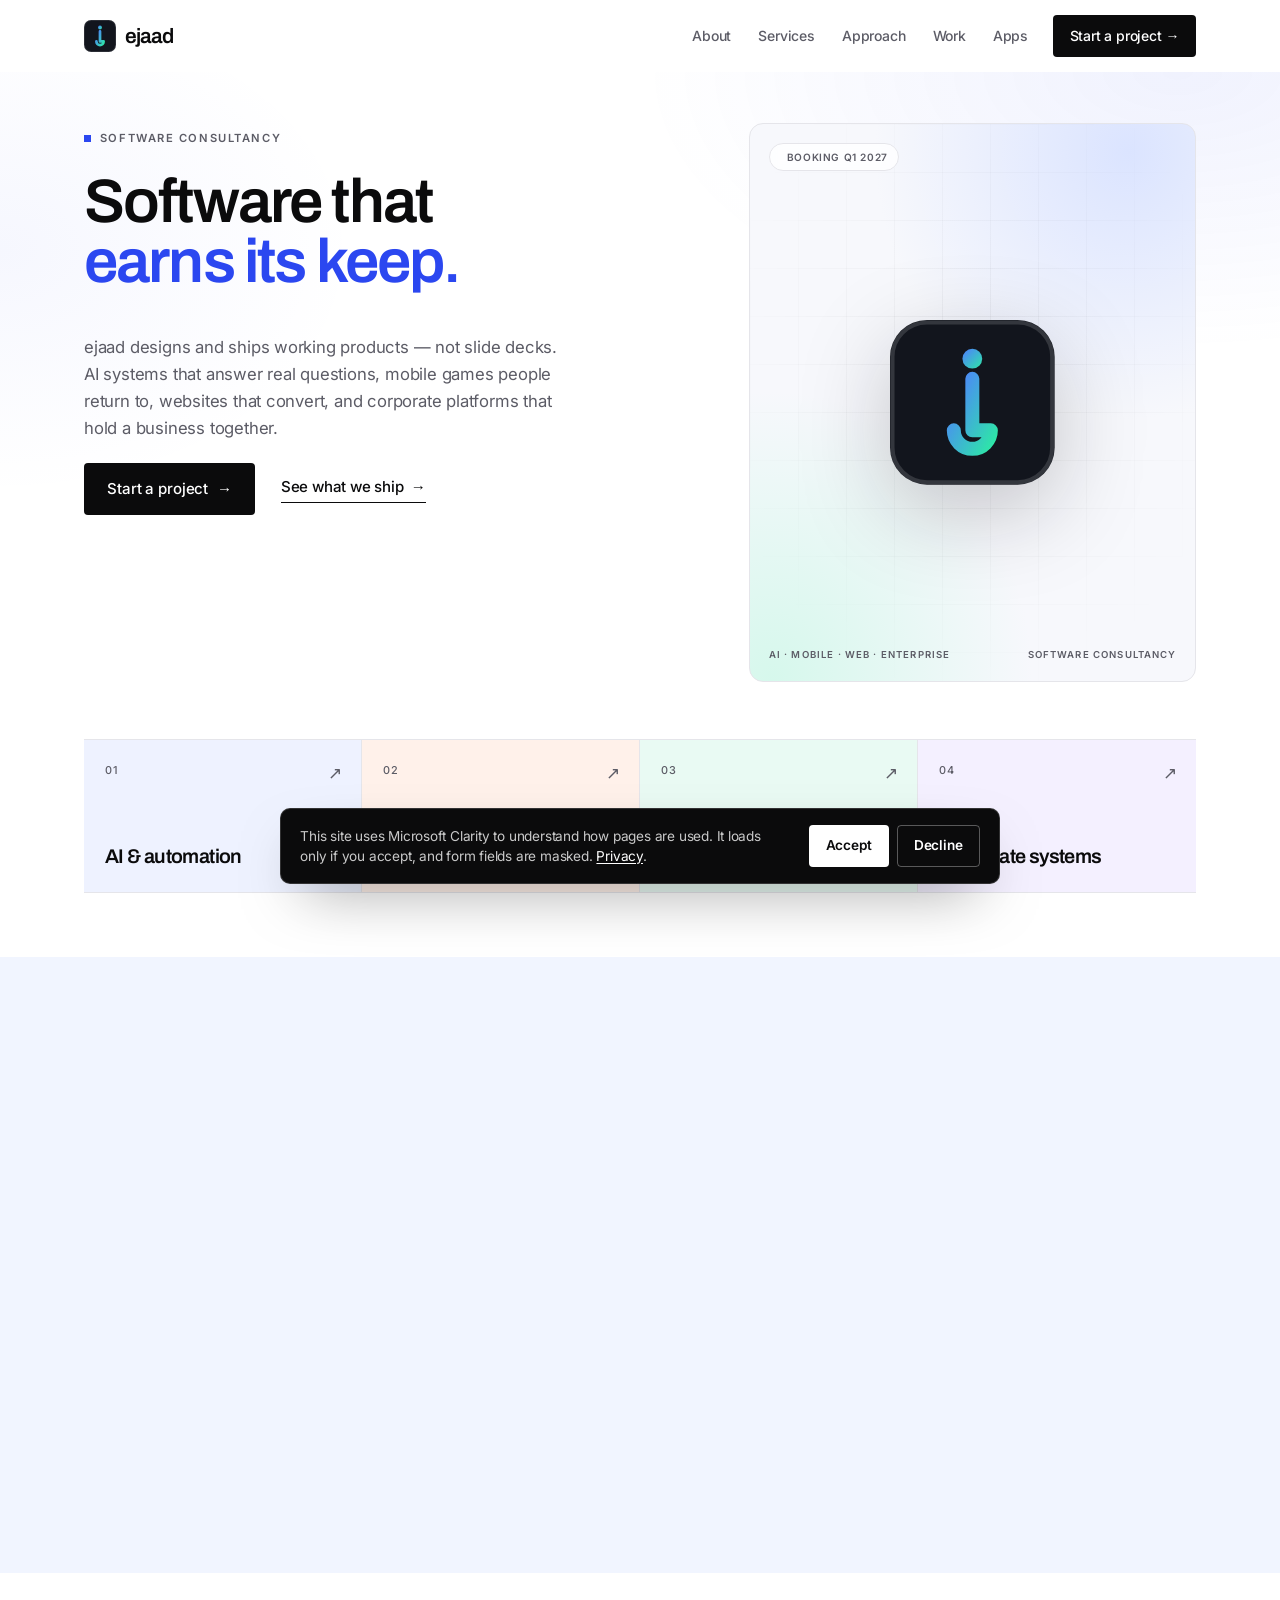
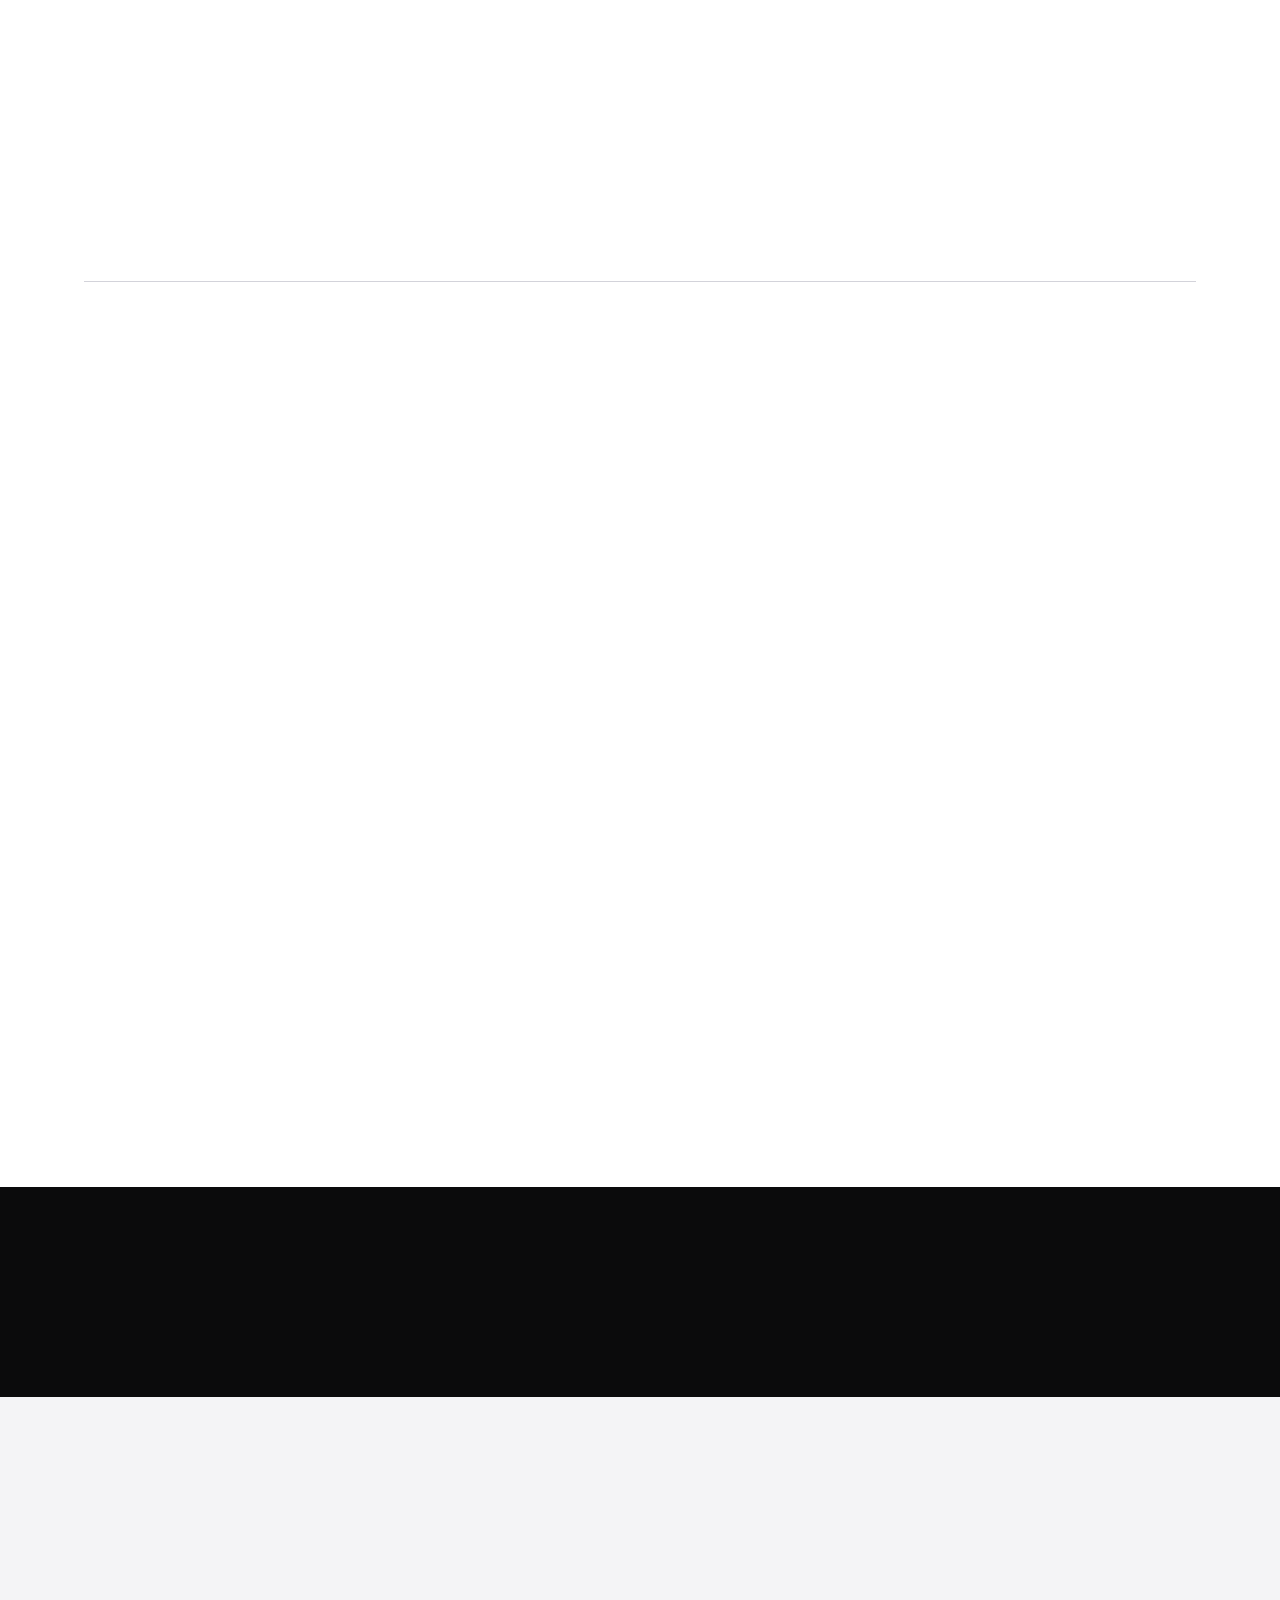
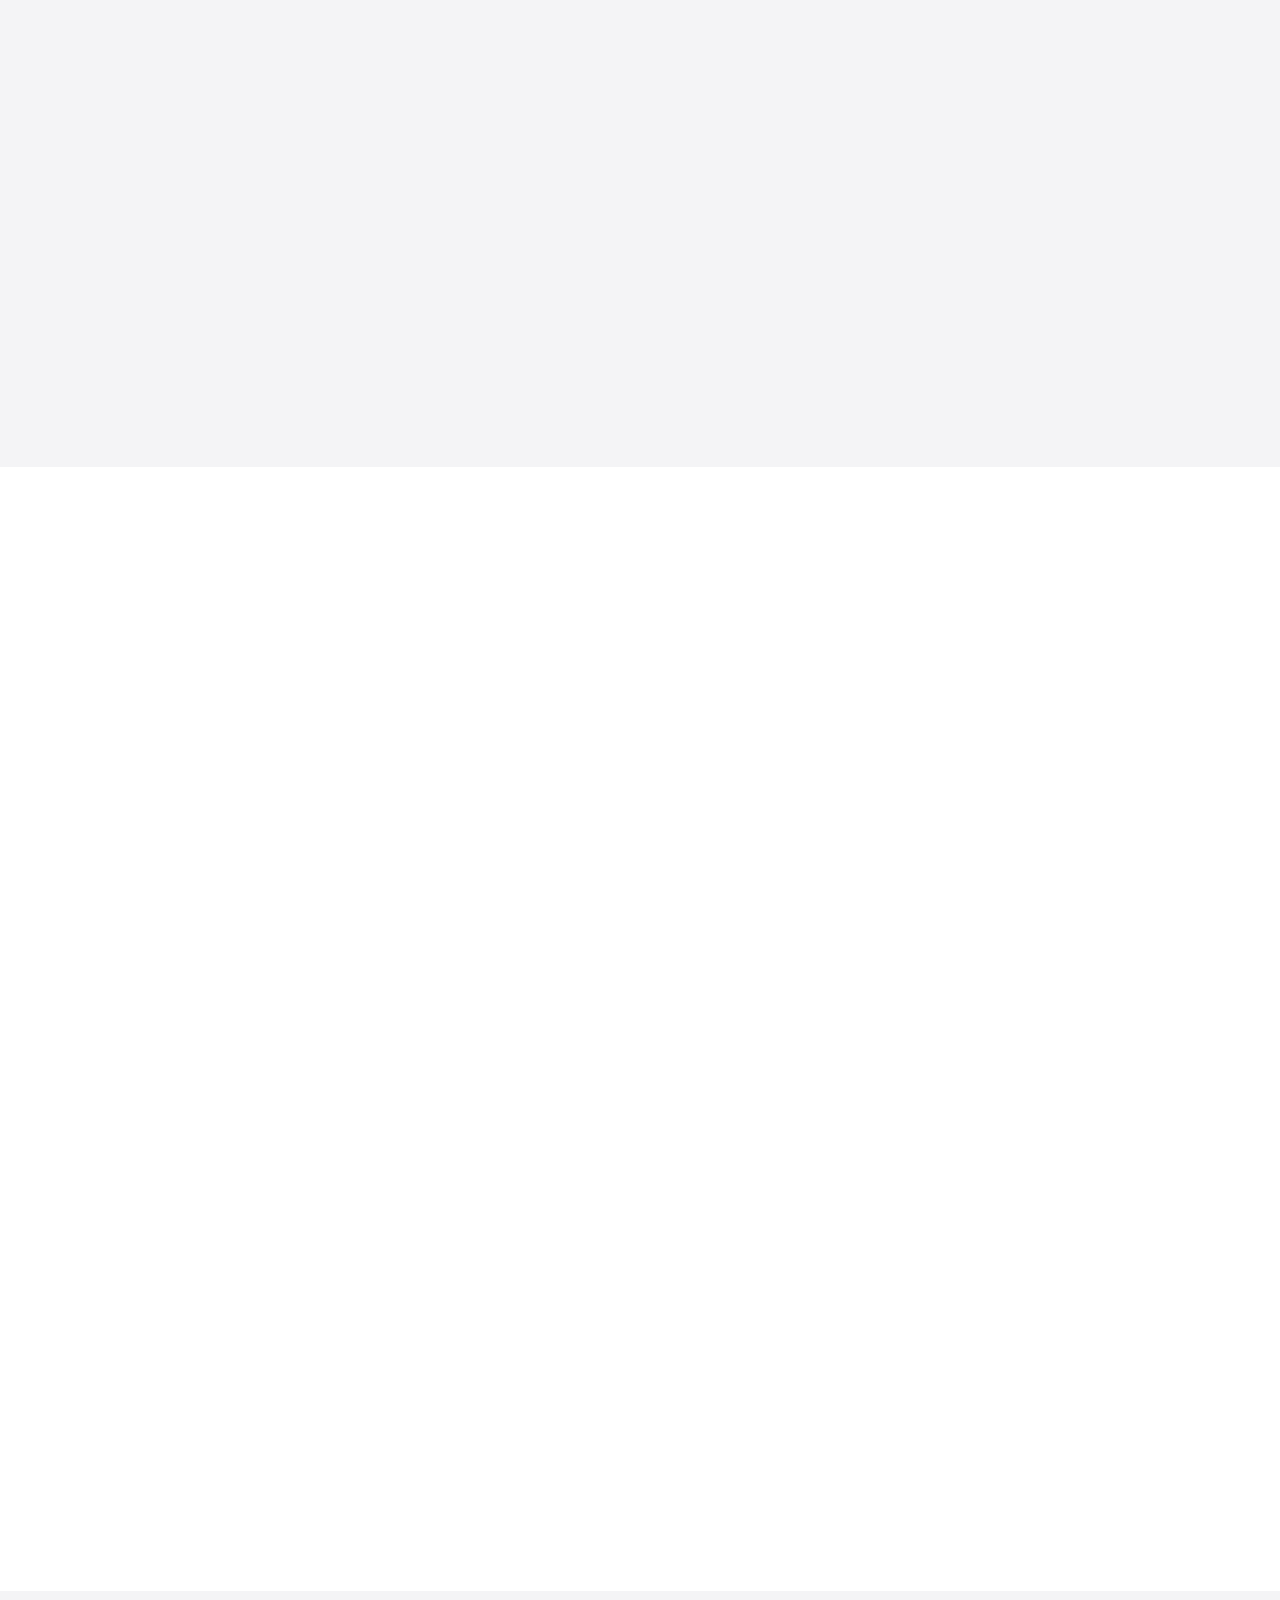
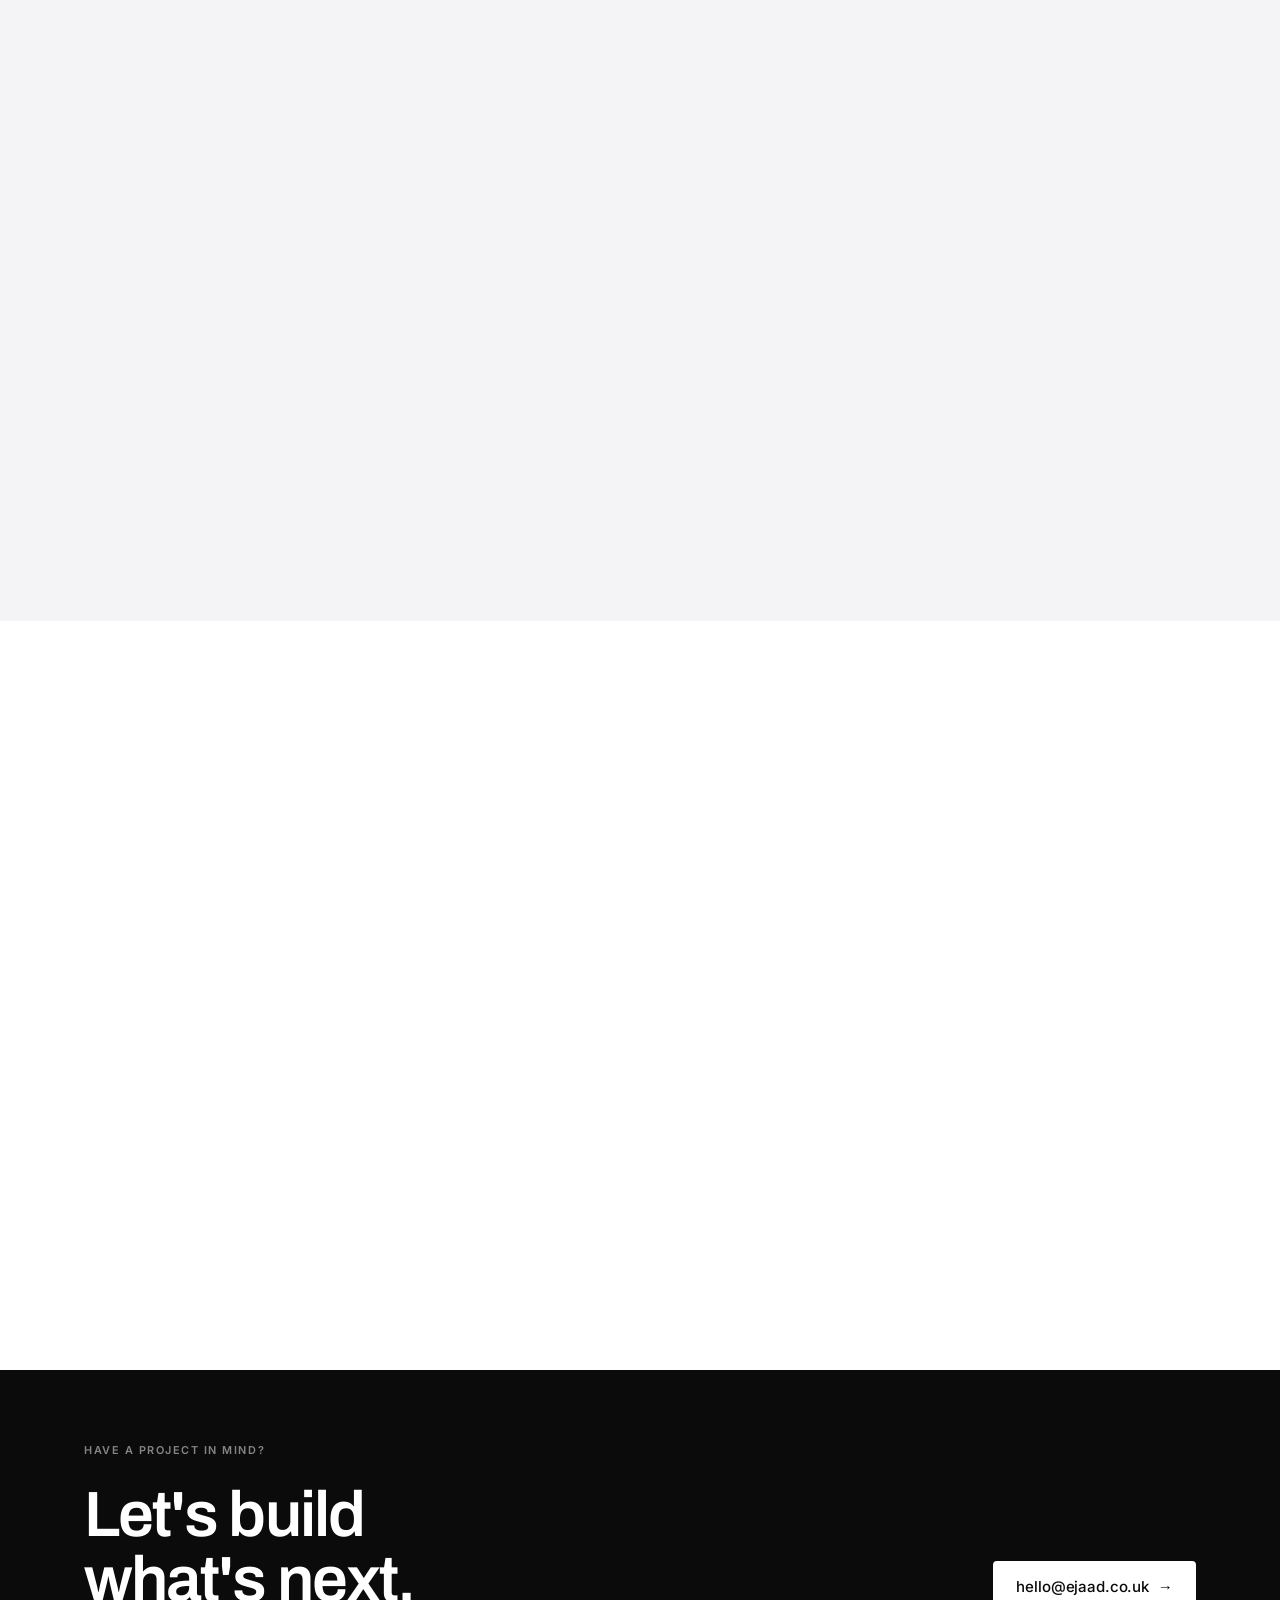
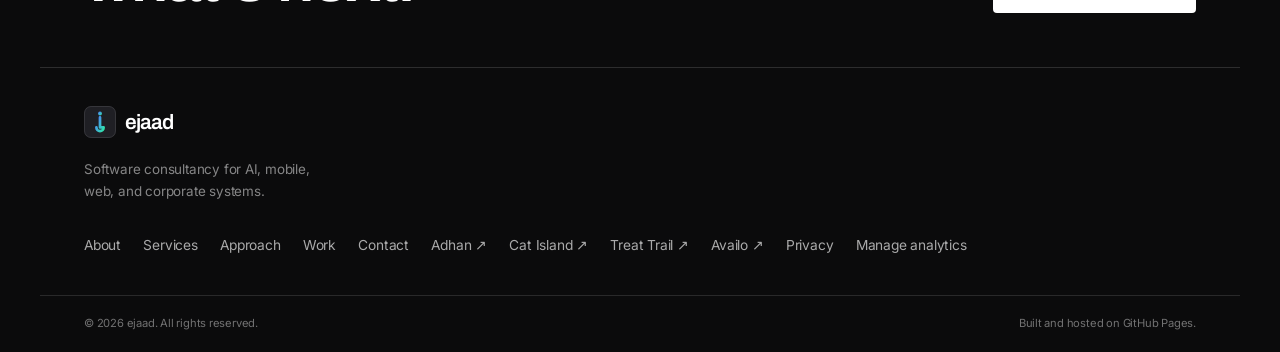
==== commit 934089af: "Add Availo product page and link it from the homepage" ====
--- a/index.html
+++ b/index.html
@@ -25,10 +25,10 @@
 <link rel="icon" href="assets/img/brand-mark.svg" type="image/svg+xml" />
 <link rel="apple-touch-icon" href="assets/img/brand-mark-180.png" />
 
-<link rel="stylesheet" href="/assets/css/fonts.css" />
-<link rel="stylesheet" href="assets/css/styles.css" />
-<link rel="stylesheet" href="/assets/css/consent.css" />
-<script src="/assets/js/boot.js"></script>
+<link rel="stylesheet" href="/assets/css/fonts.css?v=20261123" />
+<link rel="stylesheet" href="assets/css/styles.css?v=20261123" />
+<link rel="stylesheet" href="/assets/css/consent.css?v=20261123" />
+<script src="/assets/js/boot.js?v=20261123"></script>
 
 <script type="application/ld+json">
 {
@@ -451,7 +451,7 @@
         </div>
         <p class="section-sub">
           Android products designed and shipped by ejaad — prayer times, a cat obstacle course,
-          and KS2 practice with Biscuit.
+          and KS2 practice with Biscuit — plus Availo, a clinic scheduling layer in development.
         </p>
       </div>
 
@@ -483,6 +483,23 @@
           <span class="app-arrow" aria-hidden="true">↗</span>
         </a>
       </div>
+
+      <a class="dev-strip reveal" href="/availo/">
+        <span class="dev-mark" aria-hidden="true">
+          <svg viewBox="0 0 40 40" focusable="false">
+            <rect width="40" height="40" rx="9" fill="#101636" />
+            <rect x="7" y="11" width="11" height="6" rx="2" fill="#5b6ef0" />
+            <rect x="21" y="11" width="12" height="6" rx="2" fill="#2bb3a3" />
+            <rect x="7" y="22" width="14" height="6" rx="2" fill="#e8a13c" />
+            <rect x="24" y="22" width="9" height="6" rx="2" fill="#5b6ef0" />
+          </svg>
+        </span>
+        <span class="dev-body">
+          <strong>Availo <span class="dev-badge">In development</span></strong>
+          <span>Intelligent scheduling and capacity optimisation for clinics — make every chair hour count.</span>
+        </span>
+        <span class="app-arrow" aria-hidden="true">↗</span>
+      </a>
     </div>
   </section>
 
@@ -596,6 +613,7 @@
       <a href="/adhan/">Adhan <span aria-hidden="true">↗</span></a>
       <a href="/cat-island/">Cat Island <span aria-hidden="true">↗</span></a>
       <a href="/treat-trail/">Treat Trail <span aria-hidden="true">↗</span></a>
+      <a href="/availo/">Availo <span aria-hidden="true">↗</span></a>
       <a href="/privacy/">Privacy</a>
       <a href="#" id="manageConsent">Manage analytics</a>
     </nav>
@@ -617,7 +635,7 @@
   </div>
 </div>
 
-<script src="assets/js/main.js" defer></script>
-<script src="assets/js/consent.js" defer></script>
+<script src="assets/js/main.js?v=20261123" defer></script>
+<script src="assets/js/consent.js?v=20261123" defer></script>
 </body>
 </html>
--- a/assets/css/styles.css
+++ b/assets/css/styles.css
@@ -769,6 +769,54 @@
 }
 .app-card:hover .app-arrow { color: var(--accent); transform: translate(2px, -2px); }
 
+.dev-strip {
+  display: flex;
+  align-items: center;
+  gap: 1rem;
+  margin-top: 1rem;
+  padding: 1.1rem 1.2rem;
+  border: 1px dashed var(--line-strong);
+  border-radius: 10px;
+  background: linear-gradient(120deg, #f4f6fd, #eef1fb);
+  transition: transform 0.22s var(--ease), border-color 0.22s ease, box-shadow 0.22s ease;
+}
+.dev-strip:hover {
+  transform: translateY(-2px);
+  border-color: var(--accent);
+  box-shadow: 0 24px 45px -38px rgba(16, 22, 54, 0.5);
+}
+.dev-mark {
+  width: 64px;
+  height: 64px;
+  flex: none;
+  border-radius: 16px;
+  overflow: hidden;
+}
+.dev-mark svg { width: 100%; height: 100%; }
+.dev-body { display: flex; flex-direction: column; gap: 0.25rem; min-width: 0; }
+.dev-body strong {
+  display: flex;
+  align-items: center;
+  gap: 0.5rem;
+  font-family: var(--font-display);
+  font-size: 0.95rem;
+  font-weight: 600;
+  letter-spacing: -0.02em;
+}
+.dev-body span { font-size: 0.8rem; line-height: 1.45; color: var(--muted); }
+.dev-badge {
+  padding: 0.12rem 0.5rem;
+  border-radius: 999px;
+  background: rgba(53, 72, 201, 0.12);
+  font-family: var(--font-body);
+  font-size: 0.62rem;
+  font-weight: 600;
+  letter-spacing: 0.04em;
+  text-transform: uppercase;
+  color: var(--accent);
+}
+.dev-strip:hover .app-arrow { color: var(--accent); transform: translate(2px, -2px); }
+
 @media (max-width: 900px) {
   .app-grid { grid-template-columns: 1fr; }
 }
